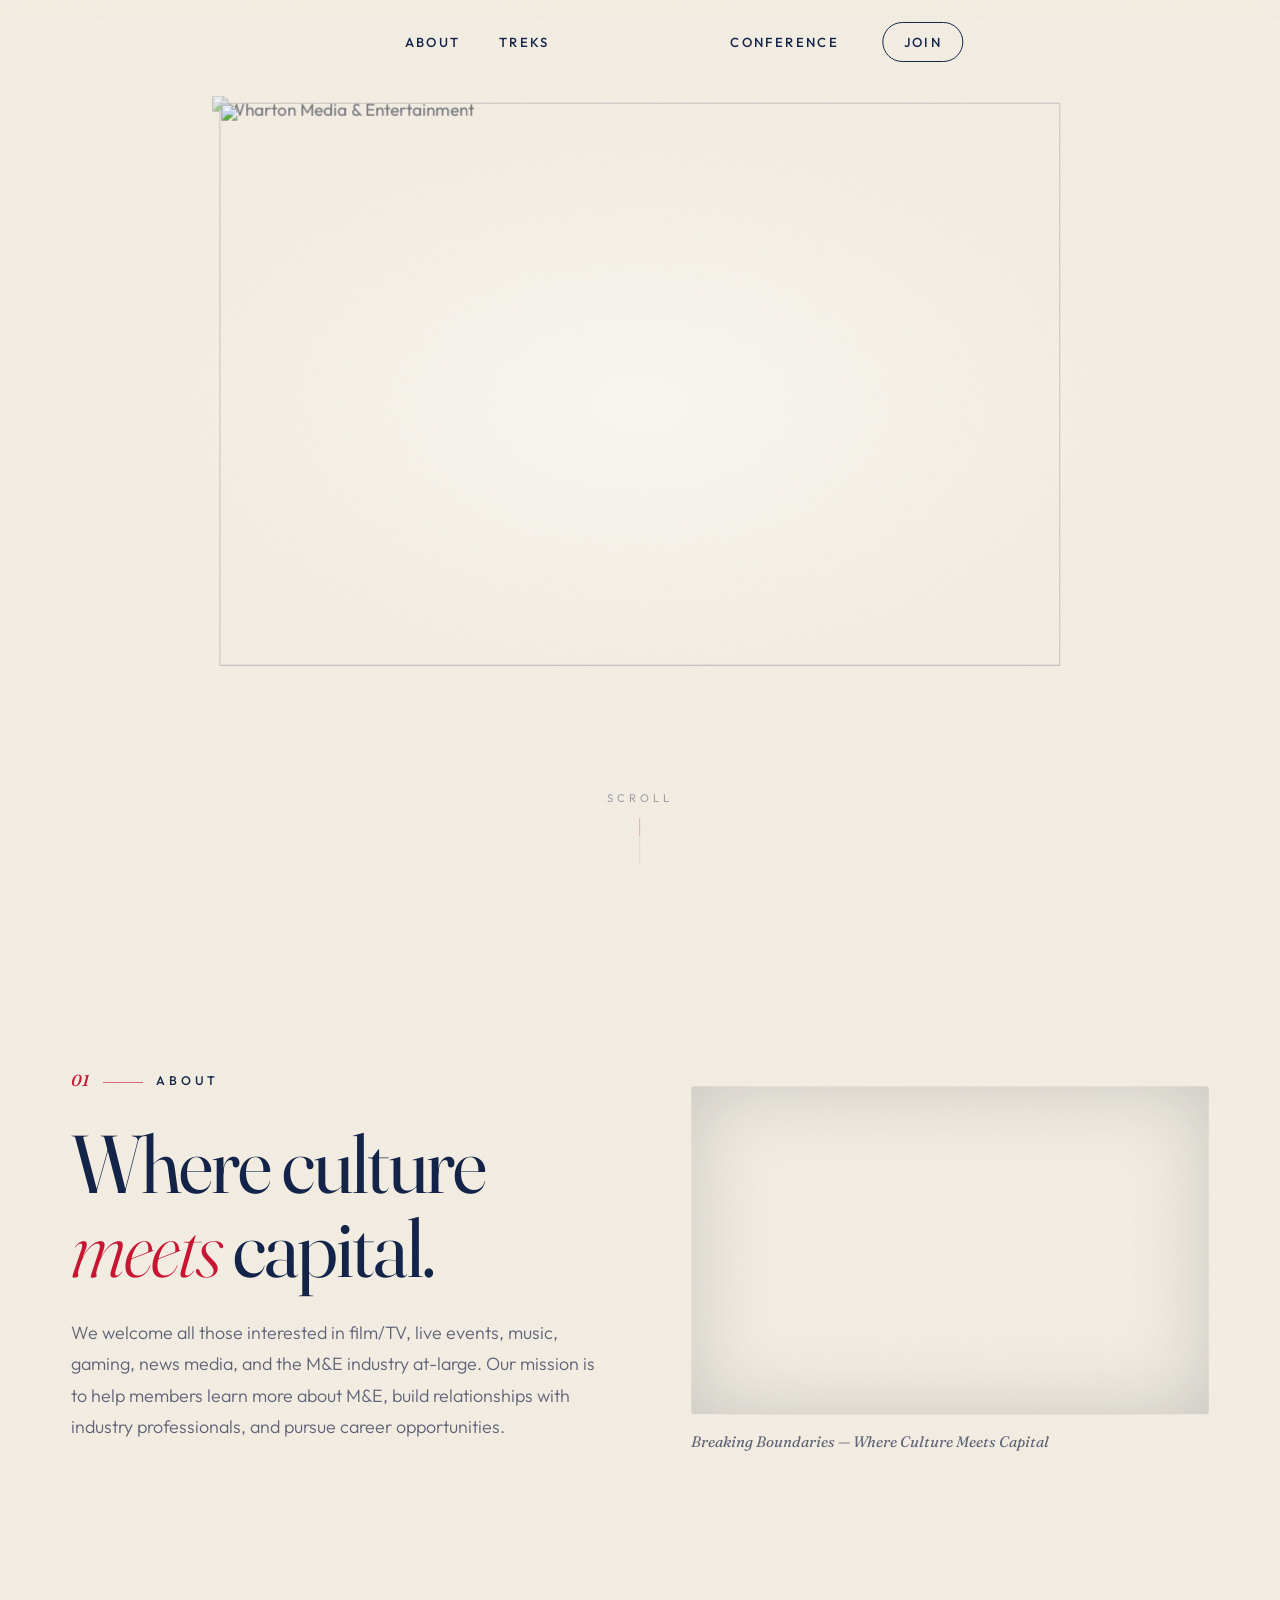
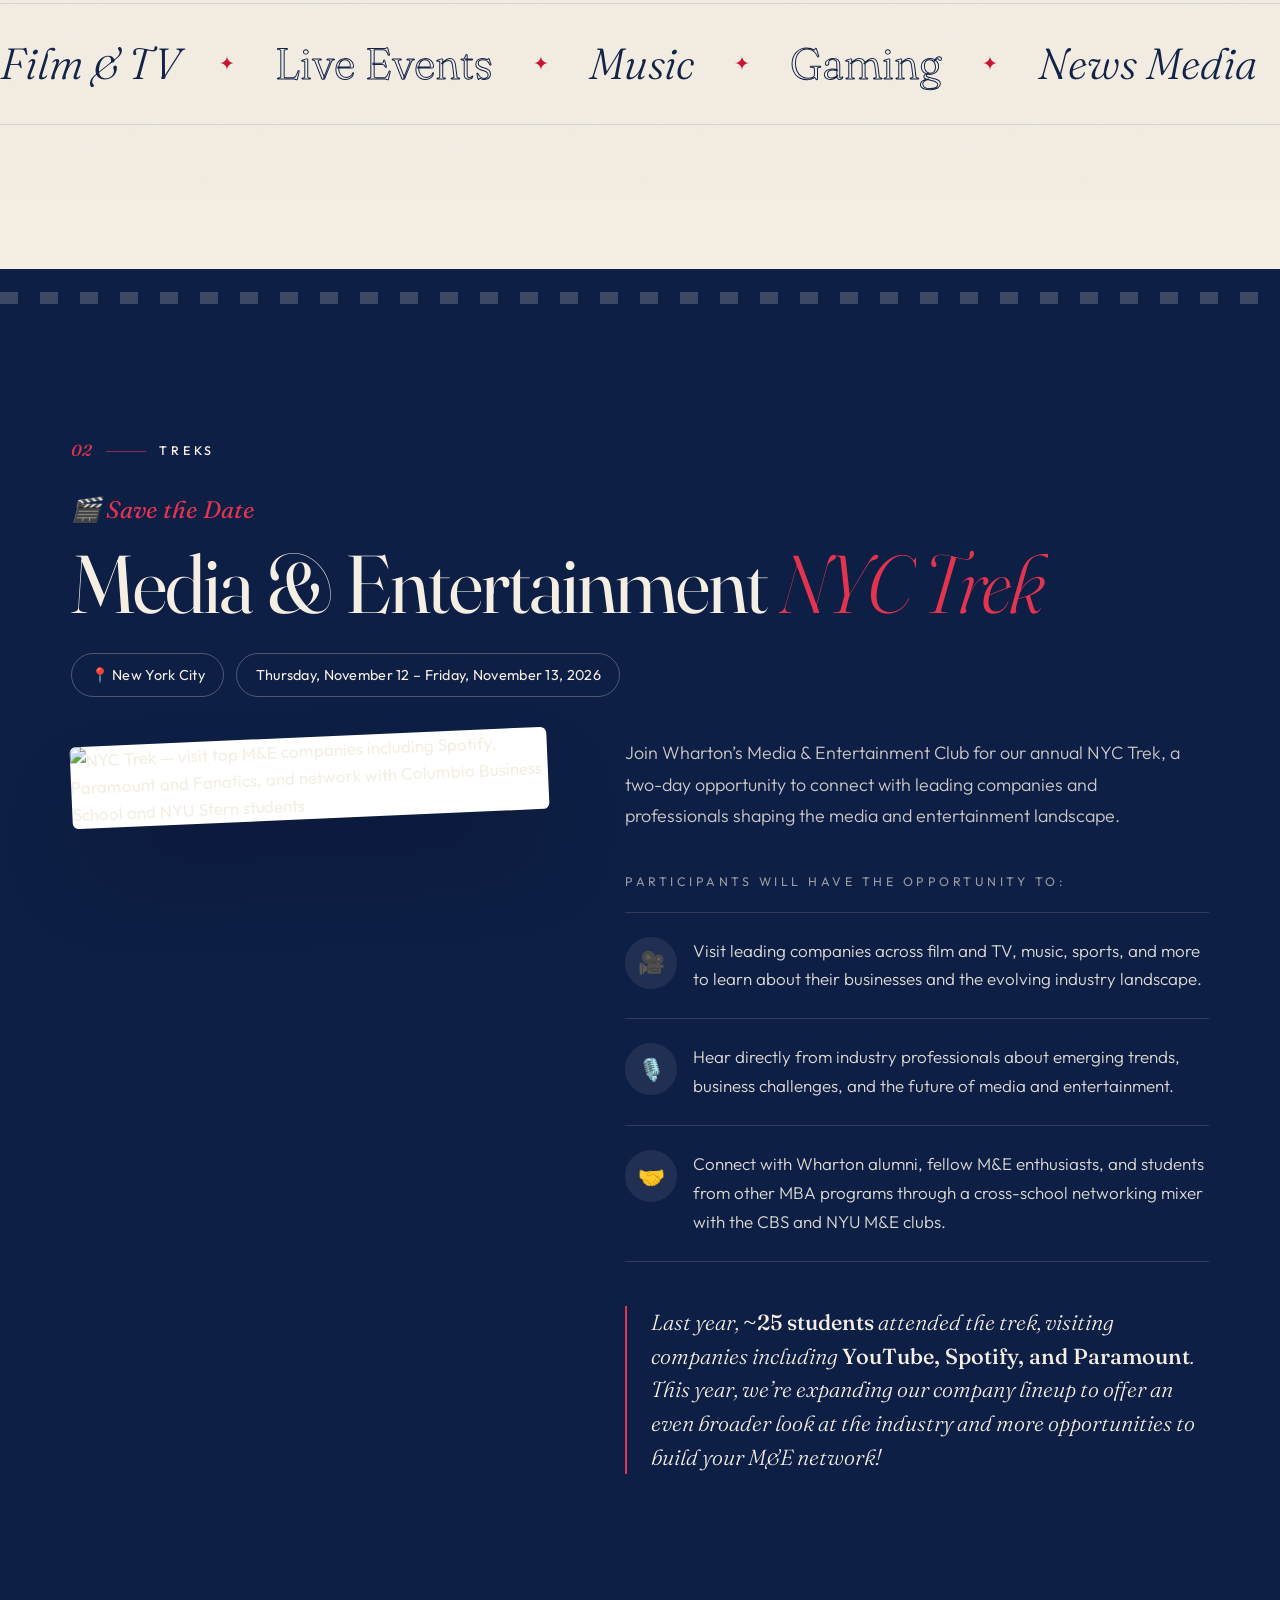
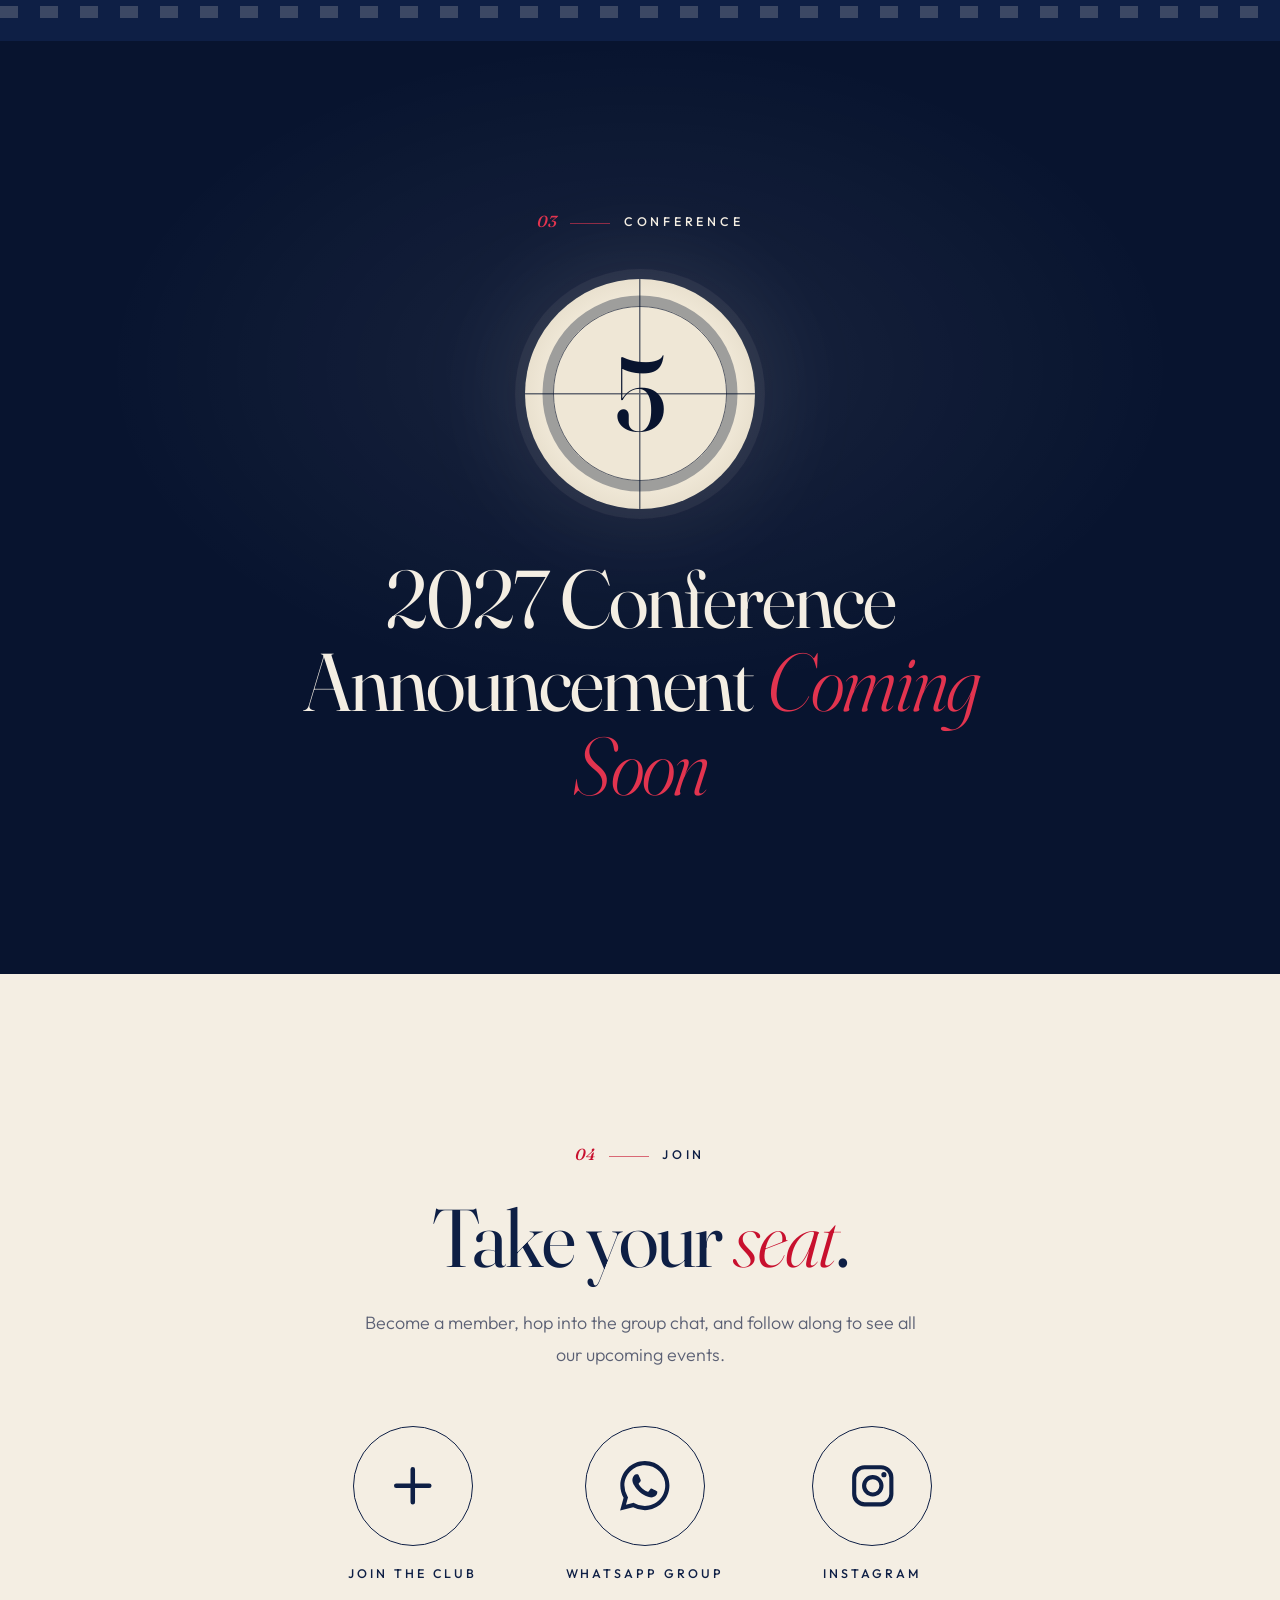
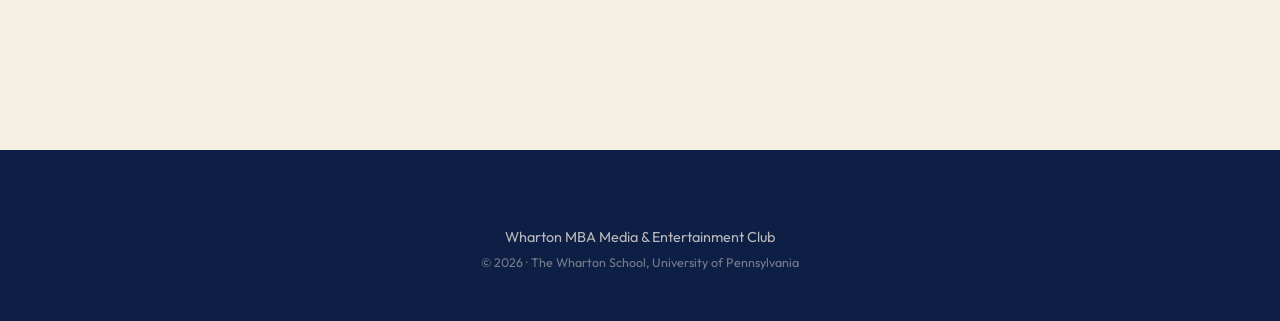
==== index.html @ 24a3a00b "Add files via upload" ====
<!DOCTYPE html>
<html lang="en">
<head>
  <meta charset="UTF-8" />
  <meta name="viewport" content="width=device-width, initial-scale=1.0" />
  <title>Wharton Media &amp; Entertainment Club</title>
  <meta name="description" content="The Wharton MBA Media & Entertainment Club — film/TV, live events, music, gaming, news media, and the M&E industry at-large." />
  <meta name="theme-color" content="#f4eee3" />
  <link rel="icon" type="image/png" href="images/logo-small.png" />

  <link rel="preconnect" href="https://fonts.googleapis.com" />
  <link rel="preconnect" href="https://fonts.gstatic.com" crossorigin />
  <link href="https://fonts.googleapis.com/css2?family=Fraunces:ital,opsz,wght@0,9..144,300..700;1,9..144,300..700&family=Outfit:wght@300..700&display=swap" rel="stylesheet" />

  <link rel="preload" as="image" href="images/homepage-logo.webp" />
  <link rel="stylesheet" href="styles.css" />
</head>
<body>
  <!-- Film grain overlay -->
  <div class="grain" aria-hidden="true"></div>

  <!-- Scroll progress (film strip along the top) -->
  <div class="progress" aria-hidden="true"><span class="progress__bar"></span></div>

  <!-- ============ HEADER ============ -->
  <header class="header" id="header">
    <div class="header__bg" aria-hidden="true"></div>
    <nav class="header__inner" aria-label="Primary">
      <ul class="nav nav--left">
        <li style="--i:0"><a href="#about" data-link="about">About</a></li>
        <li style="--i:1"><a href="#treks" data-link="treks">Treks</a></li>
      </ul>

      <!-- Empty slot: the animated logo docks here -->
      <span class="header__slot" id="logoSlot" aria-hidden="true"></span>

      <ul class="nav nav--right">
        <li style="--i:2"><a href="#conference" data-link="conference">Conference</a></li>
        <li style="--i:3"><a href="#join" data-link="join" class="nav__cta">Join</a></li>
      </ul>

      <button class="burger" id="burger" aria-label="Open menu" aria-expanded="false" aria-controls="mobileMenu">
        <span></span><span></span>
      </button>
    </nav>
  </header>

  <!-- The brand mark that morphs from the full-screen hero logo into the header logo -->
  <a href="#home" class="brand" id="brand" aria-label="Wharton Media &amp; Entertainment — back to top">
    <img class="brand__full" src="images/homepage-logo.webp" alt="Wharton Media &amp; Entertainment" />
    <img class="brand__small" src="images/logo-small.png" alt="" aria-hidden="true" />
  </a>

  <!-- Mobile menu -->
  <div class="menu" id="mobileMenu" aria-hidden="true">
    <ul>
      <li style="--i:0"><a href="#about" data-link="about"><em>01</em>About</a></li>
      <li style="--i:1"><a href="#treks" data-link="treks"><em>02</em>Treks</a></li>
      <li style="--i:2"><a href="#conference" data-link="conference"><em>03</em>Conference</a></li>
      <li style="--i:3"><a href="#join" data-link="join"><em>04</em>Join</a></li>
    </ul>
  </div>

  <main>
    <!-- ============ HOME / HERO ============ -->
    <section class="hero" id="home" aria-label="Home">
      <div class="hero__beam" aria-hidden="true"></div>
      <div class="hero__cue" aria-hidden="true">
        <span>Scroll</span>
        <i></i>
      </div>
    </section>

    <!-- ============ ABOUT ============ -->
    <section class="section about" id="about">
      <div class="container about__grid">
        <div class="about__text">
          <p class="eyebrow" data-reveal><span>01</span> About</p>
          <h2 class="display" data-split>Where culture <em>meets</em> capital.</h2>
          <p class="lead" data-reveal style="--d:.15s">
            We welcome all those interested in film/TV, live events, music, gaming, news media, and the M&amp;E industry at-large. Our mission is to help members learn more about M&amp;E, build relationships with industry professionals, and pursue career opportunities.
          </p>
        </div>

        <figure class="about__media" data-reveal="frame">
          <div class="frame">
            <img src="images/about.webp" alt="Wharton Media &amp; Entertainment Club members at the Breaking Boundaries conference" loading="lazy" data-parallax="0.08" />
          </div>
          <figcaption>Breaking Boundaries — Where Culture Meets Capital</figcaption>
        </figure>
      </div>

      <div class="marquee" aria-hidden="true">
        <div class="marquee__track">
          <span>Film &amp; TV</span><b>✦</b><span>Live Events</span><b>✦</b><span>Music</span><b>✦</b><span>Gaming</span><b>✦</b><span>News Media</span><b>✦</b><span>Sports</span><b>✦</b><span>Streaming</span><b>✦</b>
          <span>Film &amp; TV</span><b>✦</b><span>Live Events</span><b>✦</b><span>Music</span><b>✦</b><span>Gaming</span><b>✦</b><span>News Media</span><b>✦</b><span>Sports</span><b>✦</b><span>Streaming</span><b>✦</b>
        </div>
      </div>
    </section>

    <!-- ============ TREKS ============ -->
    <section class="section treks" id="treks">
      <div class="perf perf--top" aria-hidden="true"></div>
      <div class="container">
        <p class="eyebrow eyebrow--light" data-reveal><span>02</span> Treks</p>
        <p class="kicker" data-reveal>🎬 Save the Date</p>
        <h2 class="display display--light" data-split>Media &amp; Entertainment <em>NYC Trek</em></h2>

        <div class="trek__meta" data-reveal>
          <span class="chip">📍 New York City</span>
          <span class="chip">Thursday, November 12 – Friday, November 13, 2026</span>
        </div>

        <div class="countdown" id="countdown" data-reveal aria-live="polite">
          <div><strong data-cd="d">--</strong><span>Days</span></div>
          <div><strong data-cd="h">--</strong><span>Hours</span></div>
          <div><strong data-cd="m">--</strong><span>Minutes</span></div>
          <div><strong data-cd="s">--</strong><span>Seconds</span></div>
        </div>

        <div class="trek__grid">
          <figure class="trek__media" data-reveal="tilt">
            <img src="images/trek.png" alt="NYC Trek — visit top M&amp;E companies including Spotify, Paramount and Fanatics, and network with Columbia Business School and NYU Stern students" loading="lazy" />
          </figure>

          <div class="trek__body">
            <p class="lead lead--light" data-reveal>
              Join Wharton’s Media &amp; Entertainment Club for our annual NYC Trek, a two-day opportunity to connect with leading companies and professionals shaping the media and entertainment landscape.
            </p>

            <p class="trek__subhead" data-reveal>Participants will have the opportunity to:</p>
            <ul class="trek__list">
              <li data-reveal style="--d:.05s">
                <span class="trek__icon">🎥</span>
                <p>Visit leading companies across film and TV, music, sports, and more to learn about their businesses and the evolving industry landscape.</p>
              </li>
              <li data-reveal style="--d:.15s">
                <span class="trek__icon">🎙️</span>
                <p>Hear directly from industry professionals about emerging trends, business challenges, and the future of media and entertainment.</p>
              </li>
              <li data-reveal style="--d:.25s">
                <span class="trek__icon">🤝</span>
                <p>Connect with Wharton alumni, fellow M&amp;E enthusiasts, and students from other MBA programs through a cross-school networking mixer with the CBS and NYU M&amp;E clubs.</p>
              </li>
            </ul>

            <blockquote class="trek__callout" data-reveal>
              Last year, <strong>~25 students</strong> attended the trek, visiting companies including <strong>YouTube, Spotify, and Paramount</strong>. This year, we’re expanding our company lineup to offer an even broader look at the industry and more opportunities to build your M&amp;E network!
            </blockquote>
          </div>
        </div>
      </div>
      <div class="perf perf--bottom" aria-hidden="true"></div>
    </section>

    <!-- ============ CONFERENCE ============ -->
    <section class="section team" id="conference">
      <div class="container team__inner">
        <p class="eyebrow eyebrow--light" data-reveal><span>03</span> Conference</p>

        <div class="leader" aria-hidden="true" data-reveal>
          <div class="leader__sweep"></div>
          <div class="leader__cross"></div>
          <div class="leader__ring"></div>
          <span class="leader__num" id="leaderNum">5</span>
        </div>

        <h2 class="display display--light team__title" data-split>2027 Conference Announcement <em>Coming Soon</em></h2>
      </div>
    </section>

    <!-- ============ JOIN ============ -->
    <section class="section join" id="join">
      <div class="container join__inner">
        <p class="eyebrow" data-reveal><span>04</span> Join</p>
        <h2 class="display" data-split>Take your <em>seat</em>.</h2>
        <p class="lead" data-reveal>Become a member, hop into the group chat, and follow along to see all our upcoming events.</p>

        <ul class="join__links">
          <li data-reveal style="--d:.05s">
            <a href="https://groups.wharton.upenn.edu/mediaentertainment/club_signup" target="_blank" rel="noopener" class="icon-btn icon-btn--plus" aria-label="Join the club">
              <svg viewBox="0 0 24 24" aria-hidden="true"><path d="M12 4v16M4 12h16" fill="none" stroke="currentColor" stroke-width="2.2" stroke-linecap="round"/></svg>
            </a>
            <span>Join the Club</span>
          </li>
          <li data-reveal style="--d:.15s">
            <a href="https://chat.whatsapp.com/DBrievc0ztX1BZLFdQda2z" target="_blank" rel="noopener" class="icon-btn icon-btn--wa" aria-label="Join our WhatsApp group">
              <svg viewBox="0 0 24 24" aria-hidden="true"><path fill="currentColor" d="M17.47 14.38c-.3-.15-1.76-.87-2.03-.97-.27-.1-.47-.15-.67.15-.2.3-.77.97-.94 1.17-.17.2-.35.22-.64.07-.3-.15-1.26-.46-2.4-1.48-.88-.79-1.48-1.76-1.66-2.06-.17-.3-.02-.46.13-.6.13-.14.3-.35.45-.52.15-.17.2-.3.3-.5.1-.2.05-.37-.03-.52-.07-.15-.67-1.61-.92-2.2-.24-.58-.49-.5-.67-.51h-.57c-.2 0-.52.07-.79.37-.27.3-1.04 1.02-1.04 2.48 0 1.46 1.07 2.88 1.21 3.07.15.2 2.1 3.2 5.08 4.49.71.31 1.26.49 1.7.63.71.22 1.36.19 1.87.12.57-.09 1.76-.72 2-1.41.25-.7.25-1.29.17-1.41-.07-.13-.27-.2-.57-.35m-5.42 7.4h-.01a9.87 9.87 0 0 1-5.03-1.38l-.36-.21-3.74.98 1-3.65-.24-.37a9.86 9.86 0 0 1-1.51-5.26c0-5.45 4.44-9.88 9.89-9.88 2.64 0 5.12 1.03 6.99 2.9a9.82 9.82 0 0 1 2.89 6.99c0 5.45-4.43 9.88-9.88 9.88m8.41-18.3A11.82 11.82 0 0 0 12.05 0C5.5 0 .16 5.34.16 11.89c0 2.1.55 4.14 1.59 5.95L.06 24l6.3-1.65a11.88 11.88 0 0 0 5.68 1.45h.01c6.55 0 11.89-5.34 11.89-11.89 0-3.18-1.24-6.16-3.48-8.41"/></svg>
            </a>
            <span>WhatsApp Group</span>
          </li>
          <li data-reveal style="--d:.25s">
            <a href="https://www.instagram.com/whartonmbamec/" target="_blank" rel="noopener" class="icon-btn icon-btn--ig" aria-label="Follow us on Instagram">
              <svg viewBox="0 0 24 24" aria-hidden="true"><rect x="3" y="3" width="18" height="18" rx="5" fill="none" stroke="currentColor" stroke-width="2"/><circle cx="12" cy="12" r="4.2" fill="none" stroke="currentColor" stroke-width="2"/><circle cx="17.4" cy="6.6" r="1.25" fill="currentColor"/></svg>
            </a>
            <span>Instagram</span>
          </li>
        </ul>
      </div>
    </section>
  </main>

  <footer class="footer">
    <div class="container footer__inner">
      <img src="images/logo-small.png" alt="" class="footer__logo" loading="lazy" />
      <p>Wharton MBA Media &amp; Entertainment Club</p>
      <p class="footer__small">© <span id="year">2026</span> · The Wharton School, University of Pennsylvania</p>
    </div>
  </footer>

  <script src="script.js"></script>
</body>
</html>
---- styles.css ----
/* =========================================================
   Wharton Media & Entertainment Club
   ========================================================= */

@property --sweep {
  syntax: "<angle>";
  inherits: false;
  initial-value: 0deg;
}

:root {
  --navy: #0e1f45;
  --navy-deep: #08142f;
  --red: #c8102e;
  --red-soft: #e2344f;
  --cream: #f4eee3;
  --cream-2: #ebe3d4;
  --ink: #141a2e;
  --muted: #5b6074;

  --serif: "Fraunces", "Playfair Display", Georgia, "Times New Roman", serif;
  --sans: "Outfit", "Helvetica Neue", Arial, sans-serif;

  --ease: cubic-bezier(.16, 1, .3, 1);
  --ease-io: cubic-bezier(.65, 0, .35, 1);

  --header-h: 84px;
  --logo-w: 96px;
  --gutter: clamp(1.25rem, 4vw, 3.5rem);

  /* driven by JS: 0 = full-screen hero logo, 1 = docked in header */
  --p: 0;
}

*,
*::before,
*::after { box-sizing: border-box; }

html {
  -webkit-text-size-adjust: 100%;
  text-size-adjust: 100%;
}

body {
  margin: 0;
  background: var(--cream);
  color: var(--ink);
  font-family: var(--sans);
  font-size: 17px;
  line-height: 1.6;
  -webkit-font-smoothing: antialiased;
  -moz-osx-font-smoothing: grayscale;
  overflow-x: hidden;
}

img { display: block; max-width: 100%; }
a { color: inherit; text-decoration: none; }
ul { list-style: none; margin: 0; padding: 0; }

::selection { background: var(--red); color: var(--cream); }

.container {
  width: 100%;
  max-width: 1240px;
  margin: 0 auto;
  padding: 0 var(--gutter);
}

/* ---------- Film grain ---------- */
.grain {
  position: fixed;
  inset: -100%;
  z-index: 200;
  pointer-events: none;
  opacity: .07;
  background-image: url("data:image/svg+xml;utf8,<svg xmlns='http://www.w3.org/2000/svg' width='220' height='220'><filter id='n'><feTurbulence type='fractalNoise' baseFrequency='.85' numOctaves='3' stitchTiles='stitch'/></filter><rect width='100%' height='100%' filter='url(%23n)'/></svg>");
  animation: grain 1.2s steps(6) infinite;
}

@keyframes grain {
  0%   { transform: translate(0, 0); }
  20%  { transform: translate(-3%, 2%); }
  40%  { transform: translate(2%, -4%); }
  60%  { transform: translate(-4%, -1%); }
  80%  { transform: translate(3%, 3%); }
  100% { transform: translate(0, 0); }
}

/* ---------- Scroll progress ---------- */
.progress {
  position: fixed;
  top: 0; left: 0; right: 0;
  height: 3px;
  z-index: 120;
  pointer-events: none;
}
.progress__bar {
  display: block;
  height: 100%;
  background: var(--red);
  transform-origin: 0 50%;
  transform: scaleX(var(--progress, 0));
}

/* =========================================================
   Header
   ========================================================= */
.header {
  position: fixed;
  top: 0; left: 0; right: 0;
  height: var(--header-h);
  z-index: 100;
  pointer-events: none;
}
.header.is-docked { pointer-events: auto; }

.header__bg {
  position: absolute;
  inset: 0;
  background: rgba(244, 238, 227, .94);
  -webkit-backdrop-filter: blur(14px) saturate(140%);
  backdrop-filter: blur(14px) saturate(140%);
  border-bottom: 1px solid rgba(14, 31, 69, .08);
  opacity: var(--p);
  transform: translateY(calc((var(--p) - 1) * 100%));
}

.header__inner {
  position: relative;
  height: 100%;
  max-width: 1240px;
  margin: 0 auto;
  padding: 0 var(--gutter);
  display: grid;
  grid-template-columns: 1fr auto 1fr;
  align-items: center;
  gap: clamp(1.5rem, 4vw, 4rem);
}

.header__slot {
  grid-column: 2;
  display: block;
  width: var(--logo-w);
  aspect-ratio: 1257 / 842;
}

.nav {
  display: flex;
  align-items: center;
  gap: clamp(1.25rem, 3vw, 2.75rem);
}
.nav--left  { justify-content: flex-end; }
.nav--right { justify-content: flex-start; }

.nav li {
  /* each item fades/slides out of the logo as it docks, slightly staggered */
  opacity: clamp(0, calc((var(--p) - .45 - var(--i) * .06) * 4), 1);
}
.nav--left li  { transform: translateX(calc((1 - var(--p)) * 60px)); }
.nav--right li { transform: translateX(calc((1 - var(--p)) * -60px)); }

.nav a {
  position: relative;
  display: inline-block;
  padding: .35rem 0;
  font-size: .82rem;
  font-weight: 500;
  letter-spacing: .18em;
  text-transform: uppercase;
  color: var(--navy);
  transition: color .4s var(--ease);
}
.nav a::after {
  content: "";
  position: absolute;
  left: 0; right: 0; bottom: 0;
  height: 1.5px;
  background: var(--red);
  transform: scaleX(0);
  transform-origin: right center;
  transition: transform .6s var(--ease);
}
.nav a:hover,
.nav a.is-active { color: var(--red); }
.nav a:hover::after,
.nav a.is-active::after {
  transform: scaleX(1);
  transform-origin: left center;
}

.nav a.nav__cta {
  padding: .55rem 1.25rem;
  border: 1.5px solid var(--navy);
  border-radius: 999px;
  transition: background .4s var(--ease), color .4s var(--ease), border-color .4s var(--ease);
}
.nav a.nav__cta::after { display: none; }
.nav a.nav__cta:hover,
.nav a.nav__cta.is-active {
  background: var(--red);
  border-color: var(--red);
  color: var(--cream);
}

/* Burger (mobile only) */
.burger {
  display: none;
  grid-column: 3;
  justify-self: end;
  width: 44px; height: 44px;
  border: 0;
  background: none;
  padding: 0;
  cursor: pointer;
  position: relative;
  opacity: clamp(0, calc((var(--p) - .5) * 3), 1);
}
.burger span {
  position: absolute;
  left: 10px; right: 10px;
  height: 2px;
  background: var(--navy);
  border-radius: 2px;
  transition: transform .5s var(--ease), top .5s var(--ease), background .4s;
}
.burger span:nth-child(1) { top: 17px; }
.burger span:nth-child(2) { top: 25px; }
body.menu-open .burger span { background: var(--cream); }
body.menu-open .burger span:nth-child(1) { top: 21px; transform: rotate(45deg); }
body.menu-open .burger span:nth-child(2) { top: 21px; transform: rotate(-45deg); }

/* =========================================================
   Brand — the morphing logo
   ========================================================= */
.brand {
  position: fixed;
  top: 0; left: 0;
  z-index: 110;
  display: block;
  /* width, height & transform are set by script.js */
  will-change: transform, width;
  -webkit-tap-highlight-color: transparent;
}
.brand img {
  position: absolute;
  user-select: none;
  -webkit-user-drag: none;
}
/* full logo positioned so its graphic aligns exactly with the box */
.brand__full {
  left: -.796%;
  top: -1.19%;
  width: 101.59%;
  max-width: none;
  height: auto;
}
.brand__small {
  inset: 0;
  width: 100%;
  height: 100%;
  opacity: 0;
}
.header.is-docked ~ .brand:hover .brand__small {
  transform: rotate(-3deg) scale(1.04);
}
.brand__small { transition: transform .6s var(--ease); }

/* =========================================================
   Hero
   ========================================================= */
.hero {
  position: relative;
  height: 100vh;
  height: 100svh;
  min-height: 520px;
  overflow: hidden;
}

.hero__beam {
  position: absolute;
  inset: 0;
  /* soft projector glow behind the logo */
  background: radial-gradient(ellipse 55% 45% at 50% 45%, rgba(255, 255, 255, .7), transparent 70%);
  opacity: calc(1 - var(--p));
  pointer-events: none;
}

.hero__cue {
  position: absolute;
  left: 50%;
  bottom: clamp(1.25rem, 4vh, 2.5rem);
  transform: translateX(-50%);
  display: flex;
  flex-direction: column;
  align-items: center;
  gap: .6rem;
  color: var(--navy);
  font-size: .7rem;
  letter-spacing: .35em;
  text-transform: uppercase;
  opacity: calc(1 - var(--p) * 3);
  animation: fadeIn 1.4s 1s var(--ease) both;
}
.hero__cue i {
  position: relative;
  width: 1px;
  height: 46px;
  background: rgba(14, 31, 69, .2);
  overflow: hidden;
}
.hero__cue i::after {
  content: "";
  position: absolute;
  left: 0; top: 0;
  width: 100%; height: 40%;
  background: var(--red);
  animation: drip 1.8s var(--ease-io) infinite;
}

@keyframes drip {
  0%   { transform: translateY(-100%); }
  100% { transform: translateY(260%); }
}
@keyframes fadeIn { from { opacity: 0; } }

/* =========================================================
   Sections — shared
   ========================================================= */
.section {
  position: relative;
  padding: clamp(6rem, 13vw, 10.5rem) 0;
  scroll-margin-top: calc(var(--header-h) - 1px);
}

.eyebrow {
  display: inline-flex;
  align-items: center;
  gap: .85rem;
  margin: 0 0 1.75rem;
  font-size: .78rem;
  font-weight: 500;
  letter-spacing: .3em;
  text-transform: uppercase;
  color: var(--navy);
}
.eyebrow span {
  font-family: var(--serif);
  font-style: italic;
  font-size: 1rem;
  letter-spacing: 0;
  color: var(--red);
}
.eyebrow span::after {
  content: "";
  display: inline-block;
  width: 2.5rem;
  height: 1px;
  margin-left: .85rem;
  vertical-align: middle;
  background: currentColor;
  opacity: .6;
}
.eyebrow--light { color: var(--cream); }
.eyebrow--light span { color: var(--red-soft); }

.display {
  margin: 0 0 1.75rem;
  font-family: var(--serif);
  font-weight: 380;
  font-size: clamp(2.6rem, 6.4vw, 5.6rem);
  line-height: 1.02;
  letter-spacing: -.025em;
  color: var(--navy);
  font-variation-settings: "opsz" 144;
}
.display em {
  font-style: italic;
  font-weight: 300;
  color: var(--red);
}
.display--light { color: var(--cream); }
.display--light em { color: var(--red-soft); }

.lead {
  max-width: 36rem;
  margin: 0 0 2rem;
  font-size: clamp(1.05rem, 1.4vw, 1.2rem);
  font-weight: 300;
  line-height: 1.75;
  color: var(--muted);
}
.lead--light { color: rgba(244, 238, 227, .82); }

.btn {
  display: inline-flex;
  align-items: center;
  gap: .75rem;
  padding: 1rem 1.75rem;
  border-radius: 999px;
  background: var(--navy);
  color: var(--cream);
  font-size: .82rem;
  font-weight: 500;
  letter-spacing: .16em;
  text-transform: uppercase;
  transition: background .5s var(--ease), transform .5s var(--ease);
}
.btn span { transition: transform .5s var(--ease); }
.btn:hover { background: var(--red); transform: translateY(-2px); }
.btn:hover span { transform: translateX(5px); }

/* =========================================================
   Reveal animations
   ========================================================= */
[data-reveal] {
  opacity: 0;
  transform: translateY(42px);
  transition:
    opacity 1.1s var(--ease) var(--d, 0s),
    transform 1.3s var(--ease) var(--d, 0s);
}
[data-reveal].is-in {
  opacity: 1;
  transform: none;
}

[data-reveal="frame"] {
  opacity: 1;
  transform: none;
}
[data-reveal="frame"] .frame {
  clip-path: inset(100% 0 0 0);
  transition: clip-path 1.6s var(--ease-io);
}
[data-reveal="frame"] .frame img {
  transform: scale(1.25);
  transition: transform 2s var(--ease);
}
[data-reveal="frame"] figcaption {
  opacity: 0;
  transition: opacity 1s .9s var(--ease);
}
[data-reveal="frame"].is-in .frame { clip-path: inset(0 0 0 0); }
[data-reveal="frame"].is-in .frame img { transform: scale(1.08) translateY(var(--py, 0px)); }
[data-reveal="frame"].is-in figcaption { opacity: 1; }

[data-reveal="tilt"] {
  transform: translateY(80px) rotate(-9deg);
}
[data-reveal="tilt"].is-in {
  transform: rotate(-2.5deg);
}

/* split headings: word-by-word rise */
.w {
  display: inline-block;
  overflow: hidden;
  vertical-align: top;
  padding: 0 .06em .14em 0;
  margin: 0 -.06em -.14em 0;
}
.w > span {
  display: inline-block;
  transform: translateY(115%) rotate(4deg);
  transform-origin: 0 100%;
  transition: transform 1.2s var(--ease);
  transition-delay: calc(var(--w) * 70ms);
}
[data-split].is-in .w > span { transform: none; }

/* =========================================================
   About
   ========================================================= */
.about { padding-bottom: 0; }

.about__grid {
  display: grid;
  grid-template-columns: 1.05fr 1fr;
  align-items: center;
  gap: clamp(2.5rem, 6vw, 6rem);
}

.about__media { margin: 0; }
.frame {
  position: relative;
  overflow: hidden;
  border-radius: 4px;
  aspect-ratio: 885 / 561;
  box-shadow: 0 40px 80px -40px rgba(14, 31, 69, .45);
}
.frame::after {
  /* subtle vignette */
  content: "";
  position: absolute;
  inset: 0;
  box-shadow: inset 0 0 80px rgba(8, 20, 47, .18);
  pointer-events: none;
}
.frame img {
  width: 100%;
  height: 100%;
  object-fit: cover;
}
.about__media figcaption {
  margin-top: 1rem;
  font-family: var(--serif);
  font-style: italic;
  font-size: .95rem;
  color: var(--muted);
}

/* marquee */
.marquee {
  margin-top: clamp(5rem, 10vw, 8rem);
  padding: 1.6rem 0;
  border-top: 1px solid rgba(14, 31, 69, .12);
  border-bottom: 1px solid rgba(14, 31, 69, .12);
  overflow: hidden;
  white-space: nowrap;
}
.marquee__track {
  display: inline-flex;
  align-items: center;
  gap: 2.5rem;
  animation: marquee 38s linear infinite;
  will-change: transform;
}
.marquee span {
  font-family: var(--serif);
  font-size: clamp(1.6rem, 3.4vw, 2.8rem);
  font-weight: 300;
  font-style: italic;
  color: var(--navy);
}
.marquee span:nth-of-type(even) {
  font-style: normal;
  color: transparent;
  -webkit-text-stroke: 1px var(--navy);
}
.marquee b {
  font-weight: 400;
  color: var(--red);
  font-size: 1.2rem;
}
@keyframes marquee {
  to { transform: translateX(calc(-50% - 1.25rem)); }
}

/* =========================================================
   Treks
   ========================================================= */
.treks {
  background: var(--navy);
  color: var(--cream);
  margin-top: clamp(6rem, 12vw, 9rem);
  overflow: hidden;
}

.perf {
  position: absolute;
  left: 0; right: 0;
  height: 30px;
  background-image: linear-gradient(90deg, rgba(244, 238, 227, .9) 0 18px, transparent 18px 40px);
  background-size: 40px 12px;
  background-repeat: repeat-x;
  background-position: var(--perf-x, 0px) center;
  opacity: .22;
}
.perf--top { top: 14px; }
.perf--bottom { bottom: 14px; background-position: calc(var(--perf-x, 0px) * -1) center; }

.kicker {
  margin: 0 0 .75rem;
  font-family: var(--serif);
  font-style: italic;
  font-size: clamp(1.15rem, 2vw, 1.5rem);
  color: var(--red-soft);
}

.trek__meta {
  display: flex;
  flex-wrap: wrap;
  gap: .75rem;
  margin-bottom: 2.5rem;
}
.chip {
  padding: .6rem 1.15rem;
  border: 1px solid rgba(244, 238, 227, .28);
  border-radius: 999px;
  font-size: .9rem;
  letter-spacing: .02em;
}

.countdown {
  display: grid;
  grid-template-columns: repeat(4, minmax(0, 1fr));
  max-width: 560px;
  margin-bottom: clamp(3.5rem, 7vw, 5.5rem);
  border-top: 1px solid rgba(244, 238, 227, .18);
  border-bottom: 1px solid rgba(244, 238, 227, .18);
}
.countdown > div {
  padding: 1.1rem 0 1rem;
  text-align: center;
  border-left: 1px solid rgba(244, 238, 227, .18);
}
.countdown > div:first-child { border-left: 0; }
.countdown strong {
  display: block;
  font-family: var(--serif);
  font-weight: 300;
  font-size: clamp(2rem, 4.5vw, 3.2rem);
  line-height: 1;
  font-variant-numeric: tabular-nums;
}
.countdown span {
  display: block;
  margin-top: .45rem;
  font-size: .68rem;
  letter-spacing: .28em;
  text-transform: uppercase;
  opacity: .6;
}
.countdown.is-live { display: block; padding: 1.25rem 0; text-align: center; font-family: var(--serif); font-style: italic; font-size: 1.5rem; }

.trek__grid {
  display: grid;
  grid-template-columns: .9fr 1.1fr;
  gap: clamp(2.5rem, 6vw, 6rem);
  align-items: start;
}

.trek__media {
  margin: 0;
  position: sticky;
  top: calc(var(--header-h) + 2rem);
}
.trek__media img {
  width: 100%;
  border-radius: 6px;
  background: #fff;
  box-shadow: 0 50px 90px -30px rgba(0, 0, 0, .6);
  transition: transform .9s var(--ease);
}
.trek__media:hover img { transform: rotate(2.5deg) scale(1.02); }

.trek__subhead {
  margin: 2.5rem 0 1.25rem;
  font-size: .78rem;
  letter-spacing: .28em;
  text-transform: uppercase;
  color: rgba(244, 238, 227, .6);
}

.trek__list li {
  display: grid;
  grid-template-columns: 3.25rem 1fr;
  gap: 1rem;
  padding: 1.5rem 0;
  border-top: 1px solid rgba(244, 238, 227, .14);
}
.trek__list li:last-child { border-bottom: 1px solid rgba(244, 238, 227, .14); }
.trek__list p {
  margin: 0;
  font-weight: 300;
  line-height: 1.7;
  color: rgba(244, 238, 227, .9);
}
.trek__icon {
  display: grid;
  place-items: center;
  width: 3.25rem; height: 3.25rem;
  border-radius: 50%;
  background: rgba(244, 238, 227, .08);
  font-size: 1.35rem;
}

.trek__callout {
  margin: 2.75rem 0 0;
  padding: 0 0 0 1.5rem;
  border-left: 2px solid var(--red-soft);
  font-family: var(--serif);
  font-style: italic;
  font-weight: 300;
  font-size: clamp(1.15rem, 1.7vw, 1.4rem);
  line-height: 1.55;
  color: var(--cream);
}
.trek__callout strong { font-weight: 500; font-style: normal; }

/* =========================================================
   Events
   ========================================================= */
.events__inner { text-align: center; }
.events .lead { margin-left: auto; margin-right: auto; }
.events .display { max-width: 14ch; margin-left: auto; margin-right: auto; }

/* =========================================================
   Team
   ========================================================= */
.team {
  background:
    radial-gradient(ellipse 60% 50% at 50% 35%, rgba(255, 255, 255, .07), transparent 70%),
    var(--navy-deep);
  color: var(--cream);
  overflow: hidden;
}
.team__inner { text-align: center; }
.team__title { max-width: 16ch; margin: 3rem auto 0; }

/* old-school film leader countdown */
.leader {
  position: relative;
  width: min(230px, 56vw);
  aspect-ratio: 1;
  margin: 1rem auto 0;
  border-radius: 50%;
  background: radial-gradient(circle, #efe7d6 0 60%, #d9cfba 100%);
  color: var(--navy-deep);
  overflow: hidden;
  box-shadow: 0 0 0 10px rgba(244, 238, 227, .06), 0 0 120px rgba(244, 238, 227, .12);
}
.leader__sweep {
  position: absolute;
  inset: 0;
  background: conic-gradient(rgba(8, 20, 47, .4) var(--sweep), transparent 0);
  animation: sweep 1s linear infinite;
}
.leader__cross {
  position: absolute;
  inset: 0;
  background:
    linear-gradient(var(--navy-deep), var(--navy-deep)) center / 100% 1.5px no-repeat,
    linear-gradient(var(--navy-deep), var(--navy-deep)) center / 1.5px 100% no-repeat;
  opacity: .6;
}
.leader__ring {
  position: absolute;
  inset: 12%;
  border-radius: 50%;
  border: 1.5px solid rgba(8, 20, 47, .65);
  box-shadow: 0 0 0 9px transparent, 0 0 0 10.5px rgba(8, 20, 47, .35);
}
.leader__num {
  position: absolute;
  inset: 0;
  display: grid;
  place-items: center;
  font-family: var(--serif);
  font-weight: 500;
  font-size: clamp(4rem, 12vw, 6.5rem);
  line-height: 1;
}
@keyframes sweep {
  to { --sweep: 360deg; }
}

/* =========================================================
   Join
   ========================================================= */
.join__inner { text-align: center; }
.join .lead { margin-left: auto; margin-right: auto; }

.join__links {
  display: flex;
  justify-content: center;
  flex-wrap: wrap;
  gap: clamp(2rem, 7vw, 5.5rem);
  margin-top: 3.5rem;
}
.join__links li {
  display: flex;
  flex-direction: column;
  align-items: center;
  gap: 1.1rem;
}
.join__links li > span {
  font-size: .78rem;
  font-weight: 500;
  letter-spacing: .24em;
  text-transform: uppercase;
  color: var(--navy);
}

.icon-btn {
  position: relative;
  display: grid;
  place-items: center;
  width: clamp(92px, 12vw, 120px);
  aspect-ratio: 1;
  border-radius: 50%;
  border: 1.5px solid var(--navy);
  color: var(--navy);
  overflow: hidden;
  isolation: isolate;
  transition: color .5s var(--ease), border-color .5s var(--ease), transform .6s var(--ease);
}
.icon-btn::before {
  content: "";
  position: absolute;
  inset: 0;
  z-index: -1;
  border-radius: 50%;
  background: var(--red);
  transform: scale(0);
  transition: transform .6s var(--ease);
}
.icon-btn svg {
  width: 42%;
  height: 42%;
  transition: transform .6s var(--ease);
}
.icon-btn:hover,
.icon-btn:focus-visible {
  color: var(--cream);
  border-color: var(--red);
  transform: translateY(-6px);
}
.icon-btn:hover::before,
.icon-btn:focus-visible::before { transform: scale(1); }
.icon-btn--plus:hover svg { transform: rotate(90deg); }
.icon-btn--wa:hover svg,
.icon-btn--ig:hover svg { transform: scale(1.1) rotate(-6deg); }
.icon-btn--wa::before { background: #1faa59; }
.icon-btn--wa:hover { border-color: #1faa59; }
.icon-btn--ig::before { background: radial-gradient(circle at 30% 107%, #fdf497 0%, #fd5949 45%, #d6249f 60%, #285aeb 90%); }
.icon-btn--ig:hover { border-color: #d6249f; }

:focus-visible {
  outline: 2px solid var(--red);
  outline-offset: 4px;
}

/* =========================================================
   Footer
   ========================================================= */
.footer {
  padding: 3.5rem 0 3rem;
  background: var(--navy);
  color: rgba(244, 238, 227, .75);
  text-align: center;
  font-size: .9rem;
}
.footer__inner {
  display: flex;
  flex-direction: column;
  align-items: center;
  gap: .25rem;
}
.footer__logo {
  width: 70px;
  margin-bottom: 1rem;
  filter: brightness(0) invert(.94) sepia(.15);
  opacity: .9;
}
.footer p { margin: 0; }
.footer__small { font-size: .78rem; opacity: .6; }

/* =========================================================
   Mobile menu
   ========================================================= */
.menu {
  position: fixed;
  inset: 0;
  z-index: 95;
  display: grid;
  place-items: center;
  background: var(--navy);
  clip-path: circle(0% at calc(100% - 44px) 42px);
  transition: clip-path .9s var(--ease-io);
  visibility: hidden;
}
body.menu-open .menu {
  clip-path: circle(150% at calc(100% - 44px) 42px);
  visibility: visible;
}
.menu ul { text-align: center; }
.menu li {
  opacity: 0;
  transform: translateY(30px);
  transition: opacity .6s var(--ease), transform .8s var(--ease);
}
body.menu-open .menu li {
  opacity: 1;
  transform: none;
  transition-delay: calc(.25s + var(--i) * .07s);
}
.menu a {
  display: inline-flex;
  align-items: baseline;
  gap: .75rem;
  padding: .5rem 0;
  font-family: var(--serif);
  font-size: clamp(2.2rem, 10vw, 3.4rem);
  font-weight: 300;
  line-height: 1.15;
  color: var(--cream);
}
.menu a em {
  font-size: .85rem;
  font-family: var(--sans);
  font-style: normal;
  letter-spacing: .1em;
  color: var(--red-soft);
}
.menu a:hover { font-style: italic; }

/* when the menu is open, the docked logo should read on navy */
body.menu-open .brand .brand__small { filter: brightness(0) invert(.94); }
body.menu-open .header__bg { opacity: 0; }

/* =========================================================
   Responsive
   ========================================================= */
@media (max-width: 900px) {
  :root { --header-h: 72px; --logo-w: 78px; }

  .nav { display: none; }
  .burger { display: block; }

  .about__grid,
  .trek__grid { grid-template-columns: 1fr; }

  .trek__media {
    position: relative;
    top: 0;
    max-width: 460px;
  }
}

@media (max-width: 520px) {
  body { font-size: 16px; }
  .countdown span { letter-spacing: .16em; font-size: .6rem; }
  .trek__list li { grid-template-columns: 2.75rem 1fr; }
  .trek__icon { width: 2.75rem; height: 2.75rem; font-size: 1.15rem; }
  .join__links { gap: 1rem; flex-wrap: nowrap; }
  .join__links li > span { font-size: .64rem; letter-spacing: .12em; white-space: nowrap; }
  .icon-btn { width: 84px; }
}

@media (prefers-reduced-motion: reduce) {
  *, *::before, *::after {
    animation-duration: .001ms !important;
    animation-iteration-count: 1 !important;
    transition-duration: .001ms !important;
    transition-delay: 0s !important;
  }
  .grain { display: none; }
}
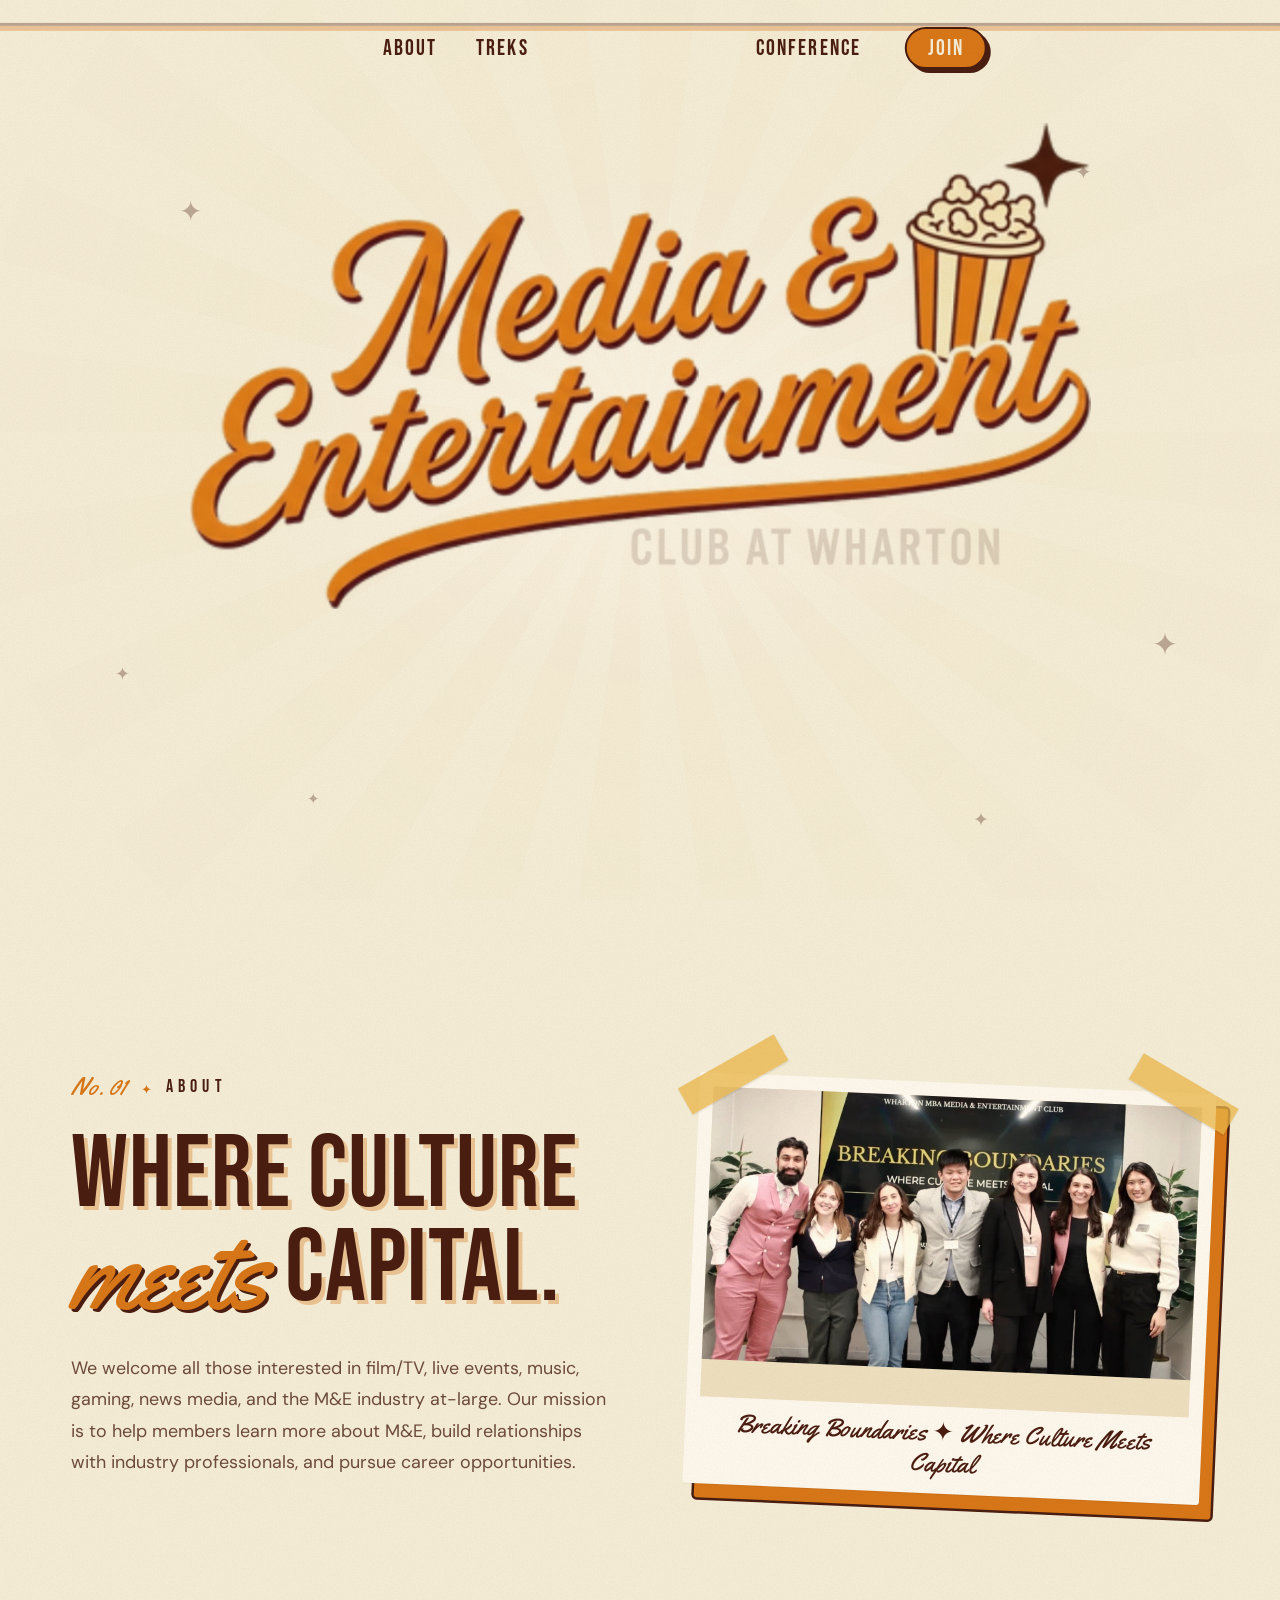
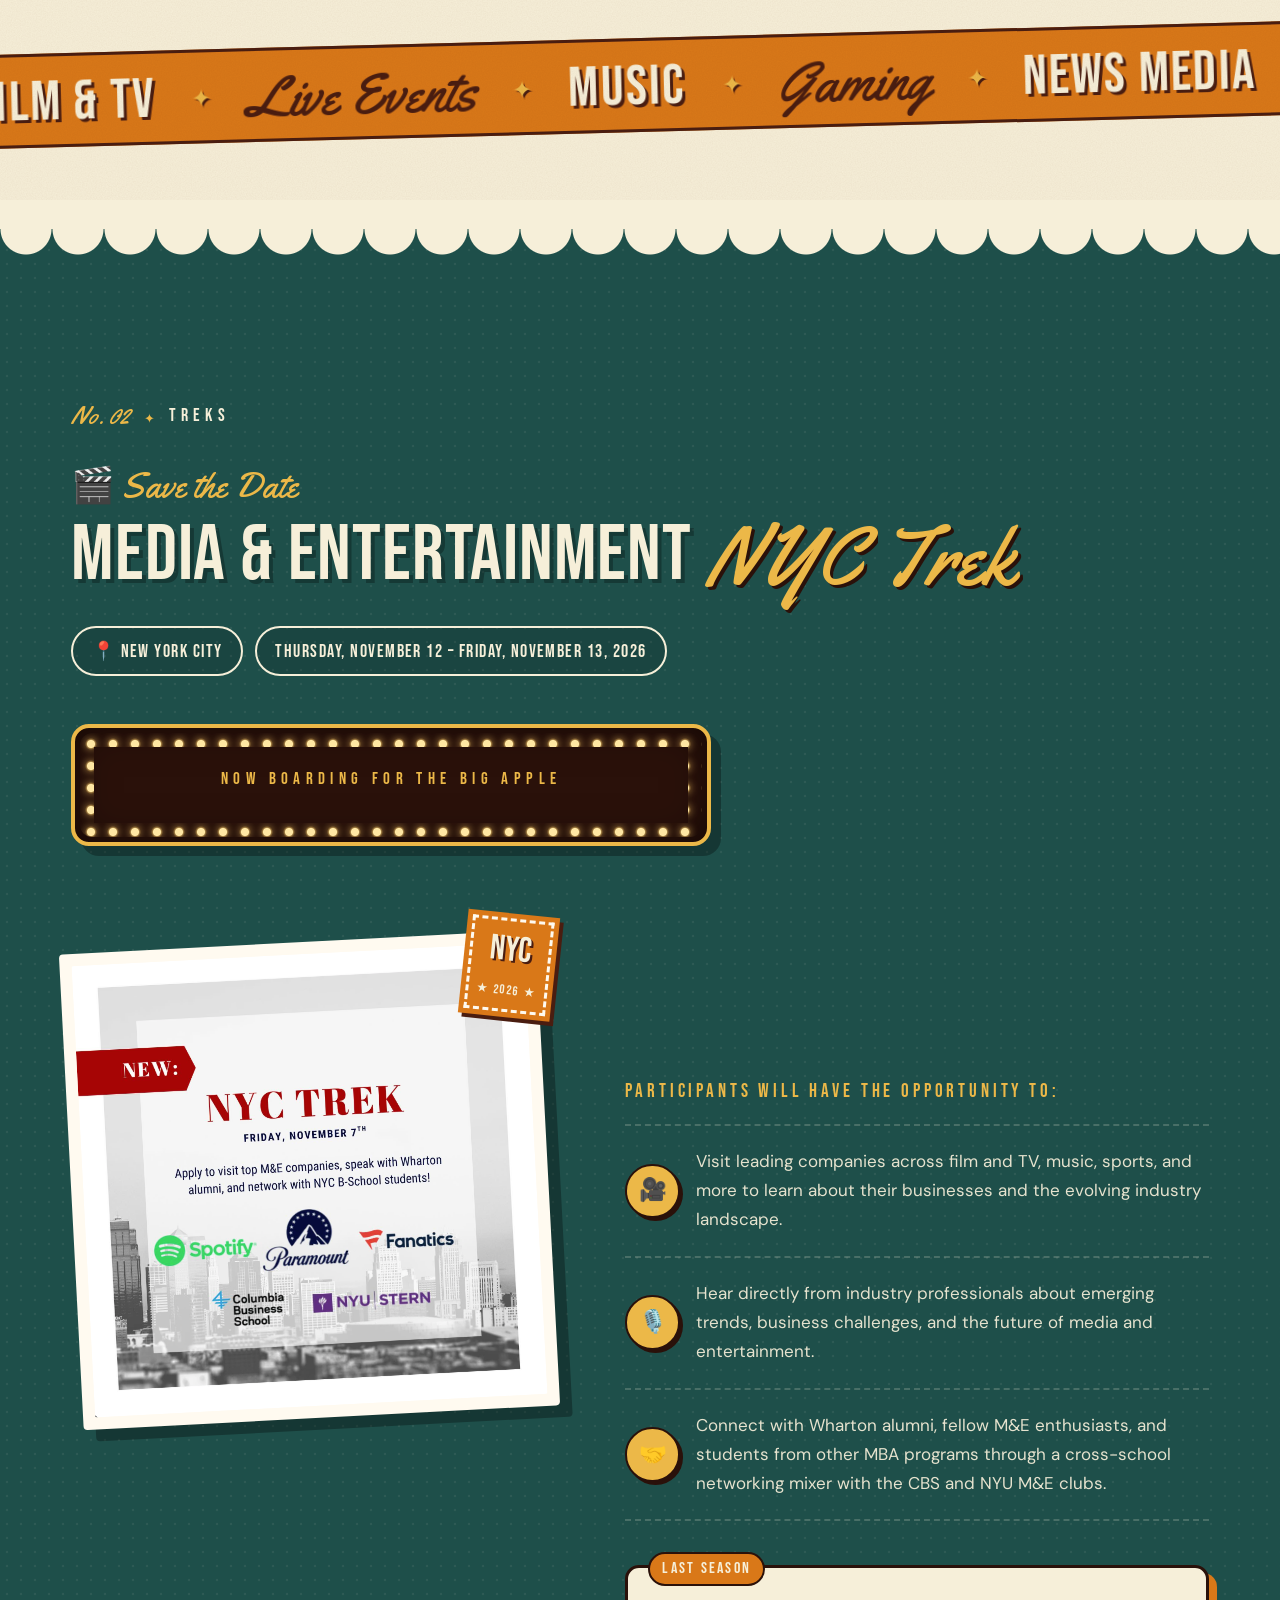
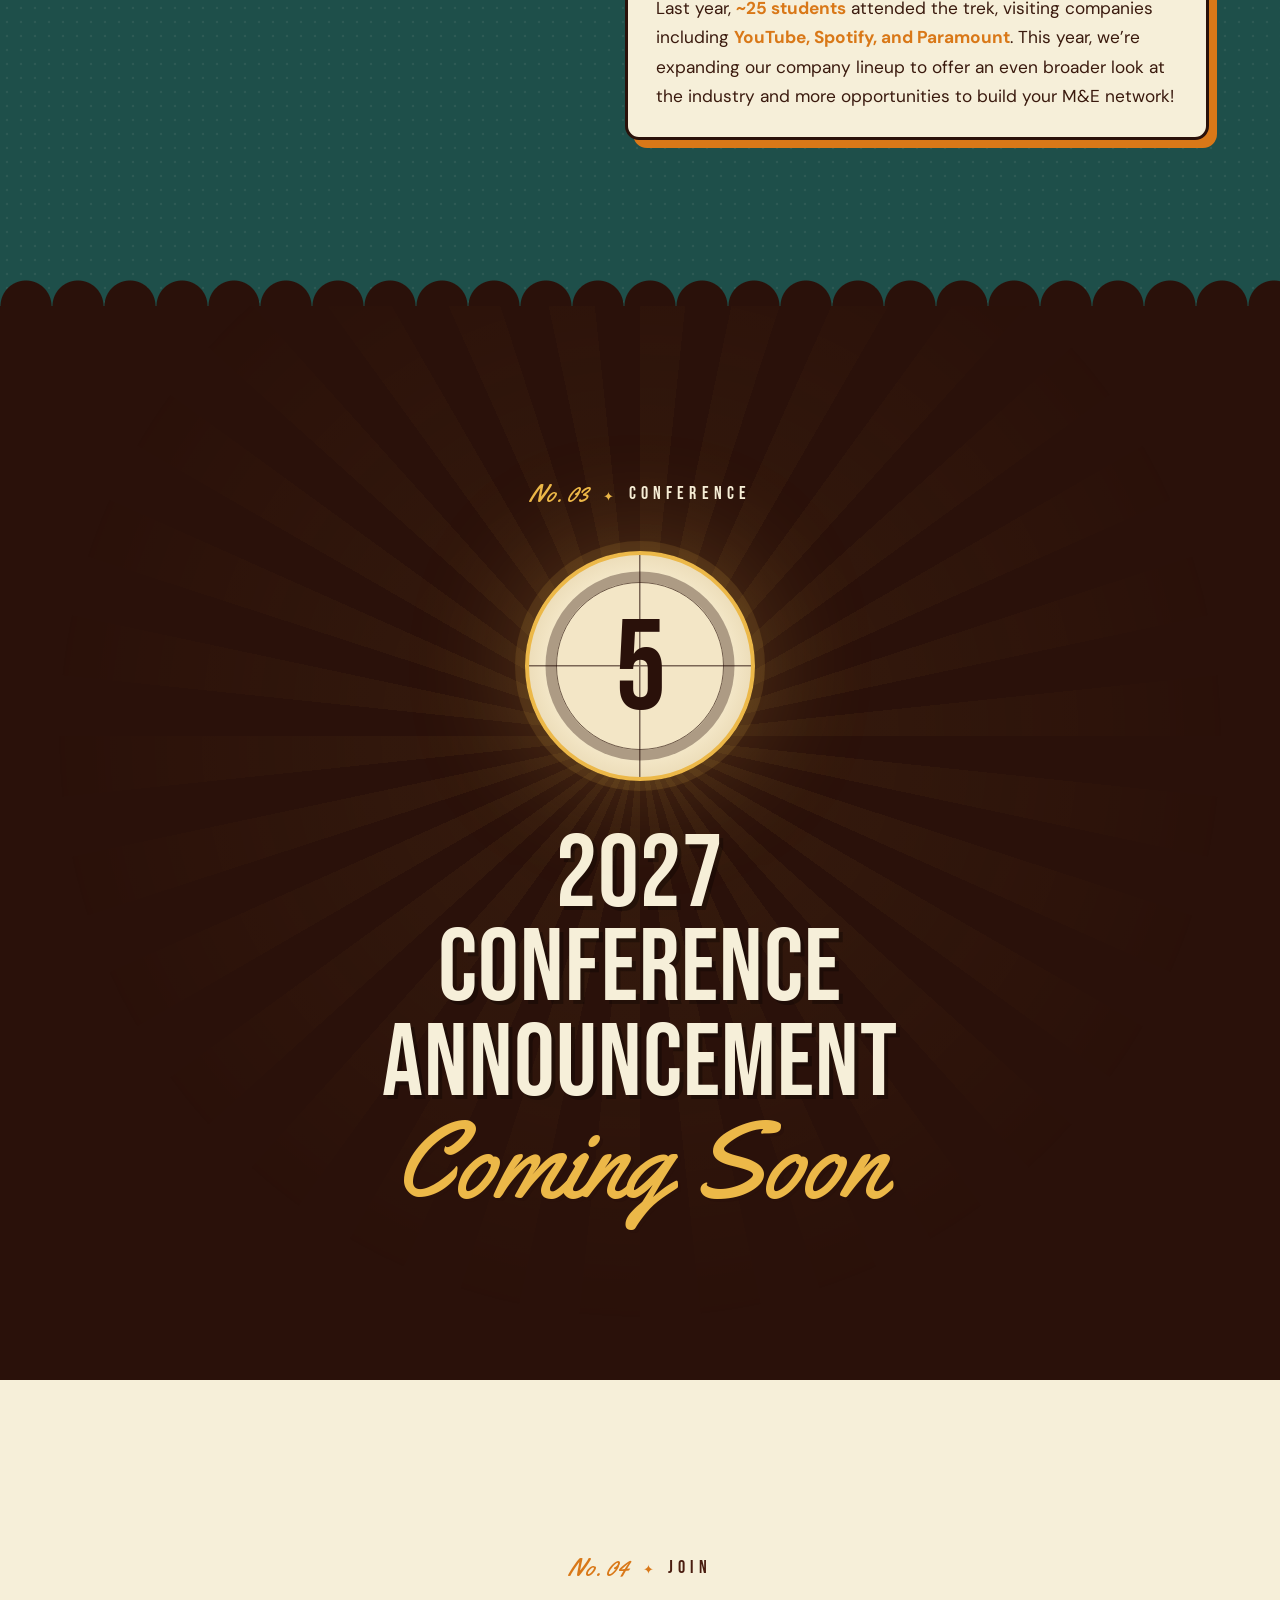
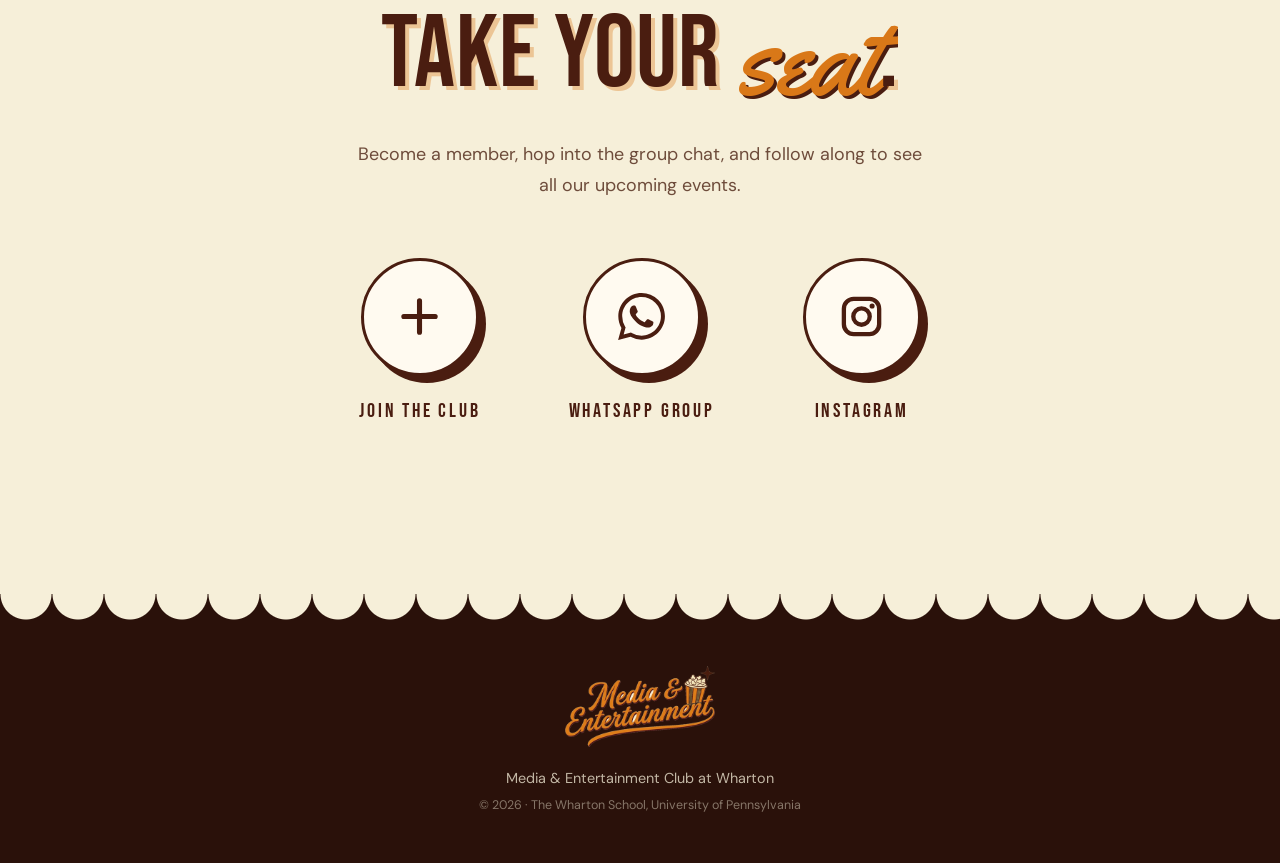
==== commit 8b5da1fa: "Add files via upload" ====
--- a/index.html
+++ b/index.html
@@ -3,23 +3,23 @@
 <head>
   <meta charset="UTF-8" />
   <meta name="viewport" content="width=device-width, initial-scale=1.0" />
-  <title>Wharton Media &amp; Entertainment Club</title>
+  <title>Media &amp; Entertainment Club at Wharton</title>
   <meta name="description" content="The Wharton MBA Media & Entertainment Club — film/TV, live events, music, gaming, news media, and the M&E industry at-large." />
-  <meta name="theme-color" content="#f4eee3" />
+  <meta name="theme-color" content="#f6efd9" />
   <link rel="icon" type="image/png" href="images/logo-small.png" />
 
   <link rel="preconnect" href="https://fonts.googleapis.com" />
   <link rel="preconnect" href="https://fonts.gstatic.com" crossorigin />
-  <link href="https://fonts.googleapis.com/css2?family=Fraunces:ital,opsz,wght@0,9..144,300..700;1,9..144,300..700&family=Outfit:wght@300..700&display=swap" rel="stylesheet" />
-
-  <link rel="preload" as="image" href="images/homepage-logo.webp" />
+  <link href="https://fonts.googleapis.com/css2?family=Bebas+Neue&family=DM+Sans:ital,opsz,wght@0,9..40,300..700;1,9..40,300..700&family=Yellowtail&display=swap" rel="stylesheet" />
+
+  <link rel="preload" as="image" href="images/logo-full.webp" />
   <link rel="stylesheet" href="styles.css" />
 </head>
 <body>
-  <!-- Film grain overlay -->
+  <!-- Paper grain + halftone overlays -->
   <div class="grain" aria-hidden="true"></div>
 
-  <!-- Scroll progress (film strip along the top) -->
+  <!-- Scroll progress (candy-stripe along the top) -->
   <div class="progress" aria-hidden="true"><span class="progress__bar"></span></div>
 
   <!-- ============ HEADER ============ -->
@@ -46,8 +46,8 @@
   </header>
 
   <!-- The brand mark that morphs from the full-screen hero logo into the header logo -->
-  <a href="#home" class="brand" id="brand" aria-label="Wharton Media &amp; Entertainment — back to top">
-    <img class="brand__full" src="images/homepage-logo.webp" alt="Wharton Media &amp; Entertainment" />
+  <a href="#home" class="brand" id="brand" aria-label="Media &amp; Entertainment Club at Wharton — back to top">
+    <img class="brand__full" src="images/logo-full.webp" alt="Media &amp; Entertainment Club at Wharton" />
     <img class="brand__small" src="images/logo-small.png" alt="" aria-hidden="true" />
   </a>
 
@@ -64,7 +64,14 @@
   <main>
     <!-- ============ HOME / HERO ============ -->
     <section class="hero" id="home" aria-label="Home">
-      <div class="hero__beam" aria-hidden="true"></div>
+      <div class="hero__sunburst" aria-hidden="true"></div>
+      <div class="hero__glow" aria-hidden="true"></div>
+      <span class="twinkle" style="--x:14%; --y:22%; --s:1.1; --t:0s" aria-hidden="true">✦</span>
+      <span class="twinkle" style="--x:84%; --y:18%; --s:.8; --t:.8s" aria-hidden="true">✦</span>
+      <span class="twinkle" style="--x:9%;  --y:74%; --s:.7; --t:1.6s" aria-hidden="true">✦</span>
+      <span class="twinkle" style="--x:90%; --y:70%; --s:1.2; --t:.4s" aria-hidden="true">✦</span>
+      <span class="twinkle" style="--x:24%; --y:88%; --s:.6; --t:1.2s" aria-hidden="true">✦</span>
+      <span class="twinkle" style="--x:76%; --y:90%; --s:.75; --t:2s" aria-hidden="true">✦</span>
       <div class="hero__cue" aria-hidden="true">
         <span>Scroll</span>
         <i></i>
@@ -75,18 +82,22 @@
     <section class="section about" id="about">
       <div class="container about__grid">
         <div class="about__text">
-          <p class="eyebrow" data-reveal><span>01</span> About</p>
+          <p class="eyebrow" data-reveal><span>No. 01</span> About</p>
           <h2 class="display" data-split>Where culture <em>meets</em> capital.</h2>
           <p class="lead" data-reveal style="--d:.15s">
             We welcome all those interested in film/TV, live events, music, gaming, news media, and the M&amp;E industry at-large. Our mission is to help members learn more about M&amp;E, build relationships with industry professionals, and pursue career opportunities.
           </p>
         </div>
 
-        <figure class="about__media" data-reveal="frame">
-          <div class="frame">
-            <img src="images/about.webp" alt="Wharton Media &amp; Entertainment Club members at the Breaking Boundaries conference" loading="lazy" data-parallax="0.08" />
+        <figure class="about__media" data-reveal="snapshot">
+          <div class="snapshot">
+            <span class="tape tape--l" aria-hidden="true"></span>
+            <span class="tape tape--r" aria-hidden="true"></span>
+            <div class="snapshot__img">
+              <img src="images/about.webp" alt="Media &amp; Entertainment Club members at the Breaking Boundaries conference" loading="lazy" data-parallax="0.06" />
+            </div>
+            <figcaption>Breaking Boundaries ✦ Where Culture Meets Capital</figcaption>
           </div>
-          <figcaption>Breaking Boundaries — Where Culture Meets Capital</figcaption>
         </figure>
       </div>
 
@@ -100,9 +111,9 @@
 
     <!-- ============ TREKS ============ -->
     <section class="section treks" id="treks">
-      <div class="perf perf--top" aria-hidden="true"></div>
+      <div class="wave wave--top" aria-hidden="true"></div>
       <div class="container">
-        <p class="eyebrow eyebrow--light" data-reveal><span>02</span> Treks</p>
+        <p class="eyebrow eyebrow--light" data-reveal><span>No. 02</span> Treks</p>
         <p class="kicker" data-reveal>🎬 Save the Date</p>
         <h2 class="display display--light" data-split>Media &amp; Entertainment <em>NYC Trek</em></h2>
 
@@ -111,16 +122,24 @@
           <span class="chip">Thursday, November 12 – Friday, November 13, 2026</span>
         </div>
 
-        <div class="countdown" id="countdown" data-reveal aria-live="polite">
-          <div><strong data-cd="d">--</strong><span>Days</span></div>
-          <div><strong data-cd="h">--</strong><span>Hours</span></div>
-          <div><strong data-cd="m">--</strong><span>Minutes</span></div>
-          <div><strong data-cd="s">--</strong><span>Seconds</span></div>
+        <!-- Theater marquee sign with chasing bulbs -->
+        <div class="sign" data-reveal>
+          <div class="sign__bulbs" aria-hidden="true"></div>
+          <p class="sign__label">Now Boarding For The Big Apple</p>
+          <div class="countdown" id="countdown" aria-live="polite">
+            <div><strong data-cd="d">--</strong><span>Days</span></div>
+            <div><strong data-cd="h">--</strong><span>Hours</span></div>
+            <div><strong data-cd="m">--</strong><span>Minutes</span></div>
+            <div><strong data-cd="s">--</strong><span>Seconds</span></div>
+          </div>
         </div>
 
         <div class="trek__grid">
           <figure class="trek__media" data-reveal="tilt">
-            <img src="images/trek.png" alt="NYC Trek — visit top M&amp;E companies including Spotify, Paramount and Fanatics, and network with Columbia Business School and NYU Stern students" loading="lazy" />
+            <div class="postcard">
+              <img src="images/trek.png" alt="NYC Trek — visit top M&amp;E companies including Spotify, Paramount and Fanatics, and network with Columbia Business School and NYU Stern students" loading="lazy" />
+              <span class="stamp" aria-hidden="true">NYC<small>★ 2026 ★</small></span>
+            </div>
           </figure>
 
           <div class="trek__body">
@@ -150,13 +169,14 @@
           </div>
         </div>
       </div>
-      <div class="perf perf--bottom" aria-hidden="true"></div>
+      <div class="wave wave--bottom" aria-hidden="true"></div>
     </section>
 
     <!-- ============ CONFERENCE ============ -->
-    <section class="section team" id="conference">
-      <div class="container team__inner">
-        <p class="eyebrow eyebrow--light" data-reveal><span>03</span> Conference</p>
+    <section class="section conference" id="conference">
+      <div class="conference__burst" aria-hidden="true"></div>
+      <div class="container conference__inner">
+        <p class="eyebrow eyebrow--light" data-reveal><span>No. 03</span> Conference</p>
 
         <div class="leader" aria-hidden="true" data-reveal>
           <div class="leader__sweep"></div>
@@ -165,21 +185,21 @@
           <span class="leader__num" id="leaderNum">5</span>
         </div>
 
-        <h2 class="display display--light team__title" data-split>2027 Conference Announcement <em>Coming Soon</em></h2>
+        <h2 class="display display--light conference__title" data-split>2027 Conference Announcement <em>Coming Soon</em></h2>
       </div>
     </section>
 
     <!-- ============ JOIN ============ -->
     <section class="section join" id="join">
       <div class="container join__inner">
-        <p class="eyebrow" data-reveal><span>04</span> Join</p>
+        <p class="eyebrow" data-reveal><span>No. 04</span> Join</p>
         <h2 class="display" data-split>Take your <em>seat</em>.</h2>
         <p class="lead" data-reveal>Become a member, hop into the group chat, and follow along to see all our upcoming events.</p>
 
         <ul class="join__links">
           <li data-reveal style="--d:.05s">
             <a href="https://groups.wharton.upenn.edu/mediaentertainment/club_signup" target="_blank" rel="noopener" class="icon-btn icon-btn--plus" aria-label="Join the club">
-              <svg viewBox="0 0 24 24" aria-hidden="true"><path d="M12 4v16M4 12h16" fill="none" stroke="currentColor" stroke-width="2.2" stroke-linecap="round"/></svg>
+              <svg viewBox="0 0 24 24" aria-hidden="true"><path d="M12 4v16M4 12h16" fill="none" stroke="currentColor" stroke-width="2.6" stroke-linecap="round"/></svg>
             </a>
             <span>Join the Club</span>
           </li>
@@ -191,7 +211,7 @@
           </li>
           <li data-reveal style="--d:.25s">
             <a href="https://www.instagram.com/whartonmbamec/" target="_blank" rel="noopener" class="icon-btn icon-btn--ig" aria-label="Follow us on Instagram">
-              <svg viewBox="0 0 24 24" aria-hidden="true"><rect x="3" y="3" width="18" height="18" rx="5" fill="none" stroke="currentColor" stroke-width="2"/><circle cx="12" cy="12" r="4.2" fill="none" stroke="currentColor" stroke-width="2"/><circle cx="17.4" cy="6.6" r="1.25" fill="currentColor"/></svg>
+              <svg viewBox="0 0 24 24" aria-hidden="true"><rect x="3" y="3" width="18" height="18" rx="5" fill="none" stroke="currentColor" stroke-width="2.2"/><circle cx="12" cy="12" r="4.2" fill="none" stroke="currentColor" stroke-width="2.2"/><circle cx="17.4" cy="6.6" r="1.3" fill="currentColor"/></svg>
             </a>
             <span>Instagram</span>
           </li>
@@ -203,7 +223,7 @@
   <footer class="footer">
     <div class="container footer__inner">
       <img src="images/logo-small.png" alt="" class="footer__logo" loading="lazy" />
-      <p>Wharton MBA Media &amp; Entertainment Club</p>
+      <p>Media &amp; Entertainment Club at Wharton</p>
       <p class="footer__small">© <span id="year">2026</span> · The Wharton School, University of Pennsylvania</p>
     </div>
   </footer>
--- a/styles.css
+++ b/styles.css
@@ -1,5 +1,5 @@
 /* =========================================================
-   Wharton Media & Entertainment Club
+   Media & Entertainment Club at Wharton — "Burbank Retro"
    ========================================================= */
 
 @property --sweep {
@@ -9,23 +9,30 @@
 }
 
 :root {
-  --navy: #0e1f45;
-  --navy-deep: #08142f;
-  --red: #c8102e;
-  --red-soft: #e2344f;
-  --cream: #f4eee3;
-  --cream-2: #ebe3d4;
-  --ink: #141a2e;
-  --muted: #5b6074;
-
-  --serif: "Fraunces", "Playfair Display", Georgia, "Times New Roman", serif;
-  --sans: "Outfit", "Helvetica Neue", Arial, sans-serif;
+  --cream: #f6efd9;          /* matches the logo's background */
+  --cream-2: #efe2c2;
+  --paper: #fffaf0;
+  --orange: #d97818;         /* logo tangerine */
+  --orange-hi: #f0973a;
+  --mustard: #ecb848;
+  --brown: #4a1d10;          /* logo shadow brown */
+  --brown-deep: #2a110a;
+  --teal: #1e4f4a;
+  --teal-deep: #153c38;
+  --ink: #3a1a0e;
+  --muted: #6e4c3b;
+  --bulb: #ffe7a3;
+
+  --display: "Bebas Neue", "Oswald", Impact, "Arial Narrow", sans-serif;
+  --script: "Yellowtail", "Brush Script MT", cursive;
+  --sans: "DM Sans", "Helvetica Neue", Arial, sans-serif;
 
   --ease: cubic-bezier(.16, 1, .3, 1);
   --ease-io: cubic-bezier(.65, 0, .35, 1);
-
-  --header-h: 84px;
-  --logo-w: 96px;
+  --bounce: cubic-bezier(.34, 1.56, .64, 1);
+
+  --header-h: 96px;
+  --logo-w: 150px;
   --gutter: clamp(1.25rem, 4vw, 3.5rem);
 
   /* driven by JS: 0 = full-screen hero logo, 1 = docked in header */
@@ -47,7 +54,7 @@
   color: var(--ink);
   font-family: var(--sans);
   font-size: 17px;
-  line-height: 1.6;
+  line-height: 1.65;
   -webkit-font-smoothing: antialiased;
   -moz-osx-font-smoothing: grayscale;
   overflow-x: hidden;
@@ -57,24 +64,26 @@
 a { color: inherit; text-decoration: none; }
 ul { list-style: none; margin: 0; padding: 0; }
 
-::selection { background: var(--red); color: var(--cream); }
+::selection { background: var(--orange); color: var(--cream); }
 
 .container {
+  position: relative;
   width: 100%;
   max-width: 1240px;
   margin: 0 auto;
   padding: 0 var(--gutter);
 }
 
-/* ---------- Film grain ---------- */
+/* ---------- Paper grain ---------- */
 .grain {
   position: fixed;
   inset: -100%;
   z-index: 200;
   pointer-events: none;
-  opacity: .07;
-  background-image: url("data:image/svg+xml;utf8,<svg xmlns='http://www.w3.org/2000/svg' width='220' height='220'><filter id='n'><feTurbulence type='fractalNoise' baseFrequency='.85' numOctaves='3' stitchTiles='stitch'/></filter><rect width='100%' height='100%' filter='url(%23n)'/></svg>");
-  animation: grain 1.2s steps(6) infinite;
+  opacity: .09;
+  mix-blend-mode: multiply;
+  background-image: url("data:image/svg+xml;utf8,<svg xmlns='http://www.w3.org/2000/svg' width='220' height='220'><filter id='n'><feTurbulence type='fractalNoise' baseFrequency='.8' numOctaves='3' stitchTiles='stitch'/><feColorMatrix values='0 0 0 0 .35 0 0 0 0 .2 0 0 0 0 .1 0 0 0 1 0'/></filter><rect width='100%' height='100%' filter='url(%23n)'/></svg>");
+  animation: grain 1.4s steps(6) infinite;
 }
 
 @keyframes grain {
@@ -86,18 +95,18 @@
   100% { transform: translate(0, 0); }
 }
 
-/* ---------- Scroll progress ---------- */
+/* ---------- Scroll progress: candy stripe ---------- */
 .progress {
   position: fixed;
   top: 0; left: 0; right: 0;
-  height: 3px;
+  height: 5px;
   z-index: 120;
   pointer-events: none;
 }
 .progress__bar {
   display: block;
   height: 100%;
-  background: var(--red);
+  background: repeating-linear-gradient(-45deg, var(--orange) 0 10px, var(--mustard) 10px 20px);
   transform-origin: 0 50%;
   transform: scaleX(var(--progress, 0));
 }
@@ -117,12 +126,11 @@
 .header__bg {
   position: absolute;
   inset: 0;
-  background: rgba(244, 238, 227, .94);
-  -webkit-backdrop-filter: blur(14px) saturate(140%);
-  backdrop-filter: blur(14px) saturate(140%);
-  border-bottom: 1px solid rgba(14, 31, 69, .08);
+  background: var(--cream);
+  border-bottom: 3px solid var(--brown);
+  box-shadow: 0 5px 0 var(--orange);
   opacity: var(--p);
-  transform: translateY(calc((var(--p) - 1) * 100%));
+  transform: translateY(calc((var(--p) - 1) * 110%));
 }
 
 .header__inner {
@@ -141,7 +149,7 @@
   grid-column: 2;
   display: block;
   width: var(--logo-w);
-  aspect-ratio: 1257 / 842;
+  aspect-ratio: 998 / 538;
 }
 
 .nav {
@@ -153,7 +161,7 @@
 .nav--right { justify-content: flex-start; }
 
 .nav li {
-  /* each item fades/slides out of the logo as it docks, slightly staggered */
+  /* each item pops out of the logo as it docks, slightly staggered */
   opacity: clamp(0, calc((var(--p) - .45 - var(--i) * .06) * 4), 1);
 }
 .nav--left li  { transform: translateX(calc((1 - var(--p)) * 60px)); }
@@ -162,54 +170,59 @@
 .nav a {
   position: relative;
   display: inline-block;
-  padding: .35rem 0;
-  font-size: .82rem;
-  font-weight: 500;
-  letter-spacing: .18em;
-  text-transform: uppercase;
-  color: var(--navy);
-  transition: color .4s var(--ease);
+  padding: .3rem 0 .1rem;
+  font-family: var(--display);
+  font-size: 1.35rem;
+  letter-spacing: .1em;
+  line-height: 1;
+  color: var(--brown);
+  transition: color .3s var(--ease), transform .4s var(--bounce);
 }
 .nav a::after {
   content: "";
   position: absolute;
-  left: 0; right: 0; bottom: 0;
-  height: 1.5px;
-  background: var(--red);
+  left: 0; right: 0; bottom: -6px;
+  height: 3px;
+  border-radius: 3px;
+  background: var(--orange);
   transform: scaleX(0);
-  transform-origin: right center;
-  transition: transform .6s var(--ease);
+  transition: transform .45s var(--bounce);
 }
 .nav a:hover,
-.nav a.is-active { color: var(--red); }
+.nav a.is-active { color: var(--orange); }
+.nav a:hover { transform: translateY(-2px) rotate(-2deg); }
 .nav a:hover::after,
-.nav a.is-active::after {
-  transform: scaleX(1);
-  transform-origin: left center;
-}
+.nav a.is-active::after { transform: scaleX(1); }
 
 .nav a.nav__cta {
-  padding: .55rem 1.25rem;
-  border: 1.5px solid var(--navy);
+  padding: .6rem 1.3rem .45rem;
+  border: 2.5px solid var(--brown);
   border-radius: 999px;
-  transition: background .4s var(--ease), color .4s var(--ease), border-color .4s var(--ease);
+  background: var(--orange);
+  color: var(--cream);
+  box-shadow: 4px 4px 0 var(--brown);
+  transition: transform .25s var(--ease), box-shadow .25s var(--ease), background .3s;
 }
 .nav a.nav__cta::after { display: none; }
 .nav a.nav__cta:hover,
 .nav a.nav__cta.is-active {
-  background: var(--red);
-  border-color: var(--red);
   color: var(--cream);
-}
+  background: var(--orange-hi);
+  transform: translate(-2px, -2px);
+  box-shadow: 6px 6px 0 var(--brown);
+}
+.nav a.nav__cta:active { transform: translate(3px, 3px); box-shadow: 1px 1px 0 var(--brown); }
 
 /* Burger (mobile only) */
 .burger {
   display: none;
   grid-column: 3;
   justify-self: end;
-  width: 44px; height: 44px;
-  border: 0;
-  background: none;
+  width: 46px; height: 46px;
+  border: 2.5px solid var(--brown);
+  border-radius: 50%;
+  background: var(--mustard);
+  box-shadow: 3px 3px 0 var(--brown);
   padding: 0;
   cursor: pointer;
   position: relative;
@@ -217,17 +230,16 @@
 }
 .burger span {
   position: absolute;
-  left: 10px; right: 10px;
-  height: 2px;
-  background: var(--navy);
+  left: 11px; right: 11px;
+  height: 2.5px;
+  background: var(--brown);
   border-radius: 2px;
-  transition: transform .5s var(--ease), top .5s var(--ease), background .4s;
-}
-.burger span:nth-child(1) { top: 17px; }
-.burger span:nth-child(2) { top: 25px; }
-body.menu-open .burger span { background: var(--cream); }
-body.menu-open .burger span:nth-child(1) { top: 21px; transform: rotate(45deg); }
-body.menu-open .burger span:nth-child(2) { top: 21px; transform: rotate(-45deg); }
+  transition: transform .5s var(--ease), top .5s var(--ease);
+}
+.burger span:nth-child(1) { top: 15px; }
+.burger span:nth-child(2) { top: 23px; }
+body.menu-open .burger span:nth-child(1) { top: 19px; transform: rotate(45deg); }
+body.menu-open .burger span:nth-child(2) { top: 19px; transform: rotate(-45deg); }
 
 /* =========================================================
    Brand — the morphing logo
@@ -243,27 +255,19 @@
 }
 .brand img {
   position: absolute;
-  user-select: none;
-  -webkit-user-drag: none;
-}
-/* full logo positioned so its graphic aligns exactly with the box */
-.brand__full {
-  left: -.796%;
-  top: -1.19%;
-  width: 101.59%;
-  max-width: none;
-  height: auto;
-}
-.brand__small {
   inset: 0;
   width: 100%;
   height: 100%;
+  user-select: none;
+  -webkit-user-drag: none;
+}
+.brand__small {
   opacity: 0;
+  transition: transform .5s var(--bounce);
 }
 .header.is-docked ~ .brand:hover .brand__small {
-  transform: rotate(-3deg) scale(1.04);
-}
-.brand__small { transition: transform .6s var(--ease); }
+  transform: rotate(-4deg) scale(1.06);
+}
 
 /* =========================================================
    Hero
@@ -276,13 +280,43 @@
   overflow: hidden;
 }
 
-.hero__beam {
+/* rotating mid-century sunburst behind the logo */
+.hero__sunburst {
+  position: absolute;
+  left: 50%; top: 48%;
+  width: 260vmax; height: 260vmax;
+  margin: -130vmax 0 0 -130vmax;
+  background: repeating-conic-gradient(from 0deg, rgba(217, 120, 24, .085) 0deg 7.5deg, transparent 7.5deg 15deg);
+  -webkit-mask: radial-gradient(circle, #000 8%, transparent 32%);
+  mask: radial-gradient(circle, #000 8%, transparent 32%);
+  opacity: calc(1 - var(--p) * 2.2);
+  animation: spin 90s linear infinite;
+  pointer-events: none;
+}
+.hero__glow {
   position: absolute;
   inset: 0;
-  /* soft projector glow behind the logo */
-  background: radial-gradient(ellipse 55% 45% at 50% 45%, rgba(255, 255, 255, .7), transparent 70%);
+  background: radial-gradient(ellipse 45% 40% at 50% 48%, rgba(255, 250, 240, .9), transparent 70%);
   opacity: calc(1 - var(--p));
   pointer-events: none;
+}
+
+@keyframes spin { to { transform: rotate(360deg); } }
+
+.twinkle {
+  position: absolute;
+  left: var(--x);
+  top: var(--y);
+  color: var(--brown);
+  font-size: calc(1.6rem * var(--s));
+  line-height: 1;
+  opacity: calc(1 - var(--p) * 2);
+  animation: twinkle 2.4s var(--ease-io) var(--t) infinite;
+  pointer-events: none;
+}
+@keyframes twinkle {
+  0%, 100% { transform: scale(.55) rotate(0deg); }
+  50%      { transform: scale(1.1) rotate(45deg); }
 }
 
 .hero__cue {
@@ -293,33 +327,34 @@
   display: flex;
   flex-direction: column;
   align-items: center;
-  gap: .6rem;
-  color: var(--navy);
-  font-size: .7rem;
-  letter-spacing: .35em;
-  text-transform: uppercase;
+  gap: .5rem;
+  color: var(--brown);
+  font-family: var(--display);
+  font-size: 1rem;
+  letter-spacing: .4em;
   opacity: calc(1 - var(--p) * 3);
   animation: fadeIn 1.4s 1s var(--ease) both;
 }
 .hero__cue i {
-  position: relative;
-  width: 1px;
-  height: 46px;
-  background: rgba(14, 31, 69, .2);
-  overflow: hidden;
+  width: 22px; height: 36px;
+  border: 2.5px solid var(--brown);
+  border-radius: 12px;
+  position: relative;
 }
 .hero__cue i::after {
   content: "";
   position: absolute;
-  left: 0; top: 0;
-  width: 100%; height: 40%;
-  background: var(--red);
-  animation: drip 1.8s var(--ease-io) infinite;
-}
-
-@keyframes drip {
-  0%   { transform: translateY(-100%); }
-  100% { transform: translateY(260%); }
+  left: 50%; top: 6px;
+  width: 4px; height: 7px;
+  margin-left: -2px;
+  border-radius: 2px;
+  background: var(--orange);
+  animation: wheel 1.6s var(--ease-io) infinite;
+}
+@keyframes wheel {
+  0%   { transform: translateY(0); opacity: 1; }
+  70%  { transform: translateY(12px); opacity: 0; }
+  100% { transform: translateY(0); opacity: 0; }
 }
 @keyframes fadeIn { from { opacity: 0; } }
 
@@ -335,79 +370,59 @@
 .eyebrow {
   display: inline-flex;
   align-items: center;
-  gap: .85rem;
-  margin: 0 0 1.75rem;
-  font-size: .78rem;
-  font-weight: 500;
-  letter-spacing: .3em;
-  text-transform: uppercase;
-  color: var(--navy);
+  gap: .9rem;
+  margin: 0 0 1.25rem;
+  font-family: var(--display);
+  font-size: 1.15rem;
+  letter-spacing: .28em;
+  color: var(--brown);
 }
 .eyebrow span {
-  font-family: var(--serif);
-  font-style: italic;
-  font-size: 1rem;
+  font-family: var(--script);
+  font-size: 1.6rem;
   letter-spacing: 0;
-  color: var(--red);
+  color: var(--orange);
 }
 .eyebrow span::after {
-  content: "";
-  display: inline-block;
-  width: 2.5rem;
-  height: 1px;
-  margin-left: .85rem;
+  content: "✦";
+  margin-left: .9rem;
+  font-family: var(--sans);
+  font-size: .8rem;
   vertical-align: middle;
-  background: currentColor;
-  opacity: .6;
+  color: currentColor;
 }
 .eyebrow--light { color: var(--cream); }
-.eyebrow--light span { color: var(--red-soft); }
+.eyebrow--light span { color: var(--mustard); }
 
 .display {
   margin: 0 0 1.75rem;
-  font-family: var(--serif);
-  font-weight: 380;
-  font-size: clamp(2.6rem, 6.4vw, 5.6rem);
-  line-height: 1.02;
-  letter-spacing: -.025em;
-  color: var(--navy);
-  font-variation-settings: "opsz" 144;
+  font-family: var(--display);
+  font-weight: 400;
+  font-size: clamp(3.2rem, 8vw, 7rem);
+  line-height: .92;
+  letter-spacing: .01em;
+  color: var(--brown);
+  text-shadow: 4px 4px 0 rgba(217, 120, 24, .35);
 }
 .display em {
-  font-style: italic;
-  font-weight: 300;
-  color: var(--red);
-}
-.display--light { color: var(--cream); }
-.display--light em { color: var(--red-soft); }
+  font-family: var(--script);
+  font-style: normal;
+  font-size: 1.05em;
+  letter-spacing: 0;
+  color: var(--orange);
+  text-shadow: 3px 3px 0 var(--brown);
+}
+.display--light { color: var(--cream); text-shadow: 4px 4px 0 rgba(0, 0, 0, .28); }
+.display--light em { color: var(--mustard); text-shadow: 3px 3px 0 var(--brown-deep); }
 
 .lead {
   max-width: 36rem;
   margin: 0 0 2rem;
   font-size: clamp(1.05rem, 1.4vw, 1.2rem);
-  font-weight: 300;
   line-height: 1.75;
   color: var(--muted);
 }
-.lead--light { color: rgba(244, 238, 227, .82); }
-
-.btn {
-  display: inline-flex;
-  align-items: center;
-  gap: .75rem;
-  padding: 1rem 1.75rem;
-  border-radius: 999px;
-  background: var(--navy);
-  color: var(--cream);
-  font-size: .82rem;
-  font-weight: 500;
-  letter-spacing: .16em;
-  text-transform: uppercase;
-  transition: background .5s var(--ease), transform .5s var(--ease);
-}
-.btn span { transition: transform .5s var(--ease); }
-.btn:hover { background: var(--red); transform: translateY(-2px); }
-.btn:hover span { transform: translateX(5px); }
+.lead--light { color: rgba(246, 239, 217, .85); }
 
 /* =========================================================
    Reveal animations
@@ -416,55 +431,43 @@
   opacity: 0;
   transform: translateY(42px);
   transition:
-    opacity 1.1s var(--ease) var(--d, 0s),
-    transform 1.3s var(--ease) var(--d, 0s);
+    opacity 1s var(--ease) var(--d, 0s),
+    transform 1.1s var(--bounce) var(--d, 0s);
 }
 [data-reveal].is-in {
   opacity: 1;
   transform: none;
 }
 
-[data-reveal="frame"] {
-  opacity: 1;
-  transform: none;
-}
-[data-reveal="frame"] .frame {
-  clip-path: inset(100% 0 0 0);
-  transition: clip-path 1.6s var(--ease-io);
-}
-[data-reveal="frame"] .frame img {
-  transform: scale(1.25);
-  transition: transform 2s var(--ease);
-}
-[data-reveal="frame"] figcaption {
-  opacity: 0;
-  transition: opacity 1s .9s var(--ease);
-}
-[data-reveal="frame"].is-in .frame { clip-path: inset(0 0 0 0); }
-[data-reveal="frame"].is-in .frame img { transform: scale(1.08) translateY(var(--py, 0px)); }
-[data-reveal="frame"].is-in figcaption { opacity: 1; }
+[data-reveal="snapshot"] {
+  transform: translateY(-60px) rotate(-12deg) scale(.9);
+  transition:
+    opacity .8s var(--ease),
+    transform 1.3s var(--bounce);
+}
+[data-reveal="snapshot"].is-in { transform: rotate(2.5deg); }
 
 [data-reveal="tilt"] {
-  transform: translateY(80px) rotate(-9deg);
+  transform: translateY(80px) rotate(-12deg);
 }
 [data-reveal="tilt"].is-in {
-  transform: rotate(-2.5deg);
-}
-
-/* split headings: word-by-word rise */
+  transform: rotate(-3deg);
+}
+
+/* split headings: word-by-word bounce up */
 .w {
   display: inline-block;
   overflow: hidden;
   vertical-align: top;
-  padding: 0 .06em .14em 0;
-  margin: 0 -.06em -.14em 0;
+  padding: .08em .18em .22em .04em;
+  margin: -.08em -.18em -.22em -.04em;
 }
 .w > span {
   display: inline-block;
-  transform: translateY(115%) rotate(4deg);
+  transform: translateY(120%) rotate(6deg);
   transform-origin: 0 100%;
-  transition: transform 1.2s var(--ease);
-  transition-delay: calc(var(--w) * 70ms);
+  transition: transform 1s var(--bounce);
+  transition-delay: calc(var(--w) * 80ms);
 }
 [data-split].is-in .w > span { transform: none; }
 
@@ -481,147 +484,221 @@
 }
 
 .about__media { margin: 0; }
-.frame {
-  position: relative;
+
+.snapshot {
+  position: relative;
+  padding: 14px 14px 0;
+  background: var(--paper);
+  border-radius: 3px;
+  box-shadow:
+    0 1px 0 rgba(0, 0, 0, .05),
+    12px 14px 0 var(--orange),
+    12px 14px 0 2.5px var(--brown);
+  transition: transform .6s var(--bounce);
+}
+.snapshot:hover { transform: rotate(-3deg) scale(1.02); }
+.snapshot__img {
   overflow: hidden;
-  border-radius: 4px;
   aspect-ratio: 885 / 561;
-  box-shadow: 0 40px 80px -40px rgba(14, 31, 69, .45);
-}
-.frame::after {
-  /* subtle vignette */
-  content: "";
-  position: absolute;
-  inset: 0;
-  box-shadow: inset 0 0 80px rgba(8, 20, 47, .18);
-  pointer-events: none;
-}
-.frame img {
+  background: var(--cream-2);
+}
+.snapshot__img img {
   width: 100%;
   height: 100%;
   object-fit: cover;
-}
-.about__media figcaption {
-  margin-top: 1rem;
-  font-family: var(--serif);
-  font-style: italic;
-  font-size: .95rem;
-  color: var(--muted);
-}
-
-/* marquee */
+  transform: scale(1.1) translateY(var(--py, 0px));
+  filter: sepia(.18) saturate(1.05) contrast(1.02);
+}
+.snapshot figcaption {
+  padding: .7rem .25rem .9rem;
+  text-align: center;
+  font-family: var(--script);
+  font-size: clamp(1.25rem, 2vw, 1.6rem);
+  line-height: 1.2;
+  color: var(--brown);
+}
+.tape {
+  position: absolute;
+  top: -14px;
+  width: 110px;
+  height: 30px;
+  background: rgba(236, 184, 72, .75);
+  box-shadow: 0 1px 2px rgba(0, 0, 0, .12);
+  z-index: 2;
+}
+.tape--l { left: -22px; transform: rotate(-32deg); }
+.tape--r { right: -22px; transform: rotate(28deg); }
+
+/* marquee band */
 .marquee {
-  margin-top: clamp(5rem, 10vw, 8rem);
-  padding: 1.6rem 0;
-  border-top: 1px solid rgba(14, 31, 69, .12);
-  border-bottom: 1px solid rgba(14, 31, 69, .12);
+  margin: clamp(5rem, 10vw, 8rem) -2% 0;
+  padding: 1.1rem 0 .9rem;
+  background: var(--orange);
+  border-top: 3px solid var(--brown);
+  border-bottom: 3px solid var(--brown);
+  transform: rotate(-1.5deg);
   overflow: hidden;
   white-space: nowrap;
 }
 .marquee__track {
   display: inline-flex;
   align-items: center;
-  gap: 2.5rem;
-  animation: marquee 38s linear infinite;
+  gap: 2.25rem;
+  animation: marquee 34s linear infinite;
   will-change: transform;
 }
 .marquee span {
-  font-family: var(--serif);
-  font-size: clamp(1.6rem, 3.4vw, 2.8rem);
-  font-weight: 300;
-  font-style: italic;
-  color: var(--navy);
+  font-family: var(--display);
+  font-size: clamp(2rem, 4.4vw, 3.6rem);
+  line-height: 1;
+  letter-spacing: .04em;
+  color: var(--cream);
+  text-shadow: 3px 3px 0 var(--brown);
 }
 .marquee span:nth-of-type(even) {
-  font-style: normal;
-  color: transparent;
-  -webkit-text-stroke: 1px var(--navy);
+  font-family: var(--script);
+  letter-spacing: 0;
+  color: var(--brown);
+  text-shadow: none;
 }
 .marquee b {
   font-weight: 400;
-  color: var(--red);
-  font-size: 1.2rem;
+  color: var(--mustard);
+  font-size: 1.5rem;
+  text-shadow: 2px 2px 0 var(--brown);
 }
 @keyframes marquee {
-  to { transform: translateX(calc(-50% - 1.25rem)); }
+  to { transform: translateX(calc(-50% - 1.125rem)); }
 }
 
 /* =========================================================
    Treks
    ========================================================= */
 .treks {
-  background: var(--navy);
+  margin-top: clamp(4rem, 8vw, 6rem);
+  background:
+    radial-gradient(rgba(246, 239, 217, .07) 1.2px, transparent 1.6px) 0 0 / 14px 14px,
+    var(--teal);
   color: var(--cream);
-  margin-top: clamp(6rem, 12vw, 9rem);
   overflow: hidden;
 }
 
-.perf {
+/* scalloped awning edges */
+.wave {
   position: absolute;
   left: 0; right: 0;
-  height: 30px;
-  background-image: linear-gradient(90deg, rgba(244, 238, 227, .9) 0 18px, transparent 18px 40px);
-  background-size: 40px 12px;
+  height: 26px;
+  background-size: 52px 26px;
   background-repeat: repeat-x;
-  background-position: var(--perf-x, 0px) center;
-  opacity: .22;
-}
-.perf--top { top: 14px; }
-.perf--bottom { bottom: 14px; background-position: calc(var(--perf-x, 0px) * -1) center; }
+}
+.wave--top {
+  top: 0;
+  background-image: radial-gradient(circle at 26px 0, var(--cream) 25px, transparent 26px);
+  background-position: var(--perf-x, 0px) 0;
+}
+.wave--bottom {
+  bottom: 0;
+  background-image: radial-gradient(circle at 26px 26px, var(--brown-deep) 25px, transparent 26px);
+  background-position: calc(var(--perf-x, 0px) * -1) 0;
+}
+
+.treks .display { font-size: clamp(3rem, 6.2vw, 5.6rem); }
 
 .kicker {
-  margin: 0 0 .75rem;
-  font-family: var(--serif);
-  font-style: italic;
-  font-size: clamp(1.15rem, 2vw, 1.5rem);
-  color: var(--red-soft);
+  margin: 0 0 .25rem;
+  font-family: var(--script);
+  font-size: clamp(1.6rem, 2.8vw, 2.2rem);
+  color: var(--mustard);
 }
 
 .trek__meta {
   display: flex;
   flex-wrap: wrap;
   gap: .75rem;
-  margin-bottom: 2.5rem;
+  margin-bottom: 3rem;
 }
 .chip {
-  padding: .6rem 1.15rem;
-  border: 1px solid rgba(244, 238, 227, .28);
+  padding: .55rem 1.15rem .4rem;
+  border: 2px solid var(--cream);
   border-radius: 999px;
-  font-size: .9rem;
-  letter-spacing: .02em;
+  font-family: var(--display);
+  font-size: 1.15rem;
+  letter-spacing: .08em;
+  background: rgba(0, 0, 0, .12);
+}
+
+/* theater marquee sign */
+.sign {
+  position: relative;
+  max-width: 640px;
+  margin-bottom: clamp(4rem, 8vw, 6rem);
+  padding: 2.4rem 2.4rem 2rem;
+  background: var(--brown-deep);
+  border: 4px solid var(--mustard);
+  border-radius: 18px;
+  box-shadow: 10px 10px 0 rgba(0, 0, 0, .3), inset 0 0 40px rgba(0, 0, 0, .5);
+}
+.sign__bulbs {
+  position: absolute;
+  inset: 5px;
+  padding: 14px;
+  border-radius: 12px;
+  background: radial-gradient(circle, var(--bulb) 0 3.6px, rgba(255, 207, 106, .35) 4.6px, transparent 6px) 0 0 / 22px 22px;
+  -webkit-mask: linear-gradient(#000 0 0) content-box, linear-gradient(#000 0 0);
+  -webkit-mask-composite: xor;
+  mask: linear-gradient(#000 0 0) content-box exclude, linear-gradient(#000 0 0);
+  filter: drop-shadow(0 0 4px rgba(255, 207, 106, .9));
+  animation: chase .7s steps(1) infinite;
+  pointer-events: none;
+}
+@keyframes chase {
+  0%   { background-position: 0 0; }
+  50%  { background-position: 11px 11px; }
+}
+.sign__label {
+  margin: 0 0 1rem;
+  text-align: center;
+  font-family: var(--display);
+  font-size: 1.05rem;
+  letter-spacing: .32em;
+  color: var(--mustard);
 }
 
 .countdown {
   display: grid;
   grid-template-columns: repeat(4, minmax(0, 1fr));
-  max-width: 560px;
-  margin-bottom: clamp(3.5rem, 7vw, 5.5rem);
-  border-top: 1px solid rgba(244, 238, 227, .18);
-  border-bottom: 1px solid rgba(244, 238, 227, .18);
 }
 .countdown > div {
-  padding: 1.1rem 0 1rem;
+  padding: .25rem 0;
   text-align: center;
-  border-left: 1px solid rgba(244, 238, 227, .18);
+  border-left: 2px dashed rgba(236, 184, 72, .35);
 }
 .countdown > div:first-child { border-left: 0; }
 .countdown strong {
   display: block;
-  font-family: var(--serif);
-  font-weight: 300;
-  font-size: clamp(2rem, 4.5vw, 3.2rem);
+  font-family: var(--display);
+  font-weight: 400;
+  font-size: clamp(2.8rem, 6vw, 4.4rem);
   line-height: 1;
+  color: var(--bulb);
+  text-shadow: 0 0 14px rgba(255, 190, 80, .65), 3px 3px 0 var(--orange);
   font-variant-numeric: tabular-nums;
 }
 .countdown span {
   display: block;
-  margin-top: .45rem;
-  font-size: .68rem;
-  letter-spacing: .28em;
-  text-transform: uppercase;
-  opacity: .6;
-}
-.countdown.is-live { display: block; padding: 1.25rem 0; text-align: center; font-family: var(--serif); font-style: italic; font-size: 1.5rem; }
+  margin-top: .35rem;
+  font-family: var(--display);
+  font-size: .95rem;
+  letter-spacing: .25em;
+  color: rgba(246, 239, 217, .7);
+}
+.countdown.is-live {
+  display: block;
+  text-align: center;
+  font-family: var(--script);
+  font-size: 2rem;
+  color: var(--bulb);
+}
 
 .trek__grid {
   display: grid;
@@ -633,80 +710,129 @@
 .trek__media {
   margin: 0;
   position: sticky;
-  top: calc(var(--header-h) + 2rem);
-}
-.trek__media img {
-  width: 100%;
-  border-radius: 6px;
-  background: #fff;
-  box-shadow: 0 50px 90px -30px rgba(0, 0, 0, .6);
-  transition: transform .9s var(--ease);
-}
-.trek__media:hover img { transform: rotate(2.5deg) scale(1.02); }
+  top: calc(var(--header-h) + 2.5rem);
+}
+.postcard {
+  position: relative;
+  padding: 12px;
+  background: var(--paper);
+  border-radius: 4px;
+  box-shadow: 12px 12px 0 rgba(0, 0, 0, .3);
+  transition: transform .7s var(--bounce);
+}
+.postcard img { width: 100%; border-radius: 2px; }
+.trek__media:hover .postcard { transform: rotate(5deg) scale(1.03); }
+
+.stamp {
+  position: absolute;
+  top: -18px; right: -18px;
+  display: grid;
+  place-items: center;
+  width: 92px; height: 104px;
+  padding-top: 6px;
+  background: var(--orange);
+  color: var(--cream);
+  font-family: var(--display);
+  font-size: 2.2rem;
+  line-height: .8;
+  text-align: center;
+  text-shadow: 2px 2px 0 var(--brown);
+  outline: 3px dashed var(--paper);
+  outline-offset: -8px;
+  box-shadow: 4px 4px 0 var(--brown);
+  transform: rotate(9deg);
+}
+.stamp small {
+  display: block;
+  margin-top: -1.2rem;
+  font-size: .8rem;
+  letter-spacing: .12em;
+  text-shadow: none;
+}
 
 .trek__subhead {
-  margin: 2.5rem 0 1.25rem;
-  font-size: .78rem;
-  letter-spacing: .28em;
-  text-transform: uppercase;
-  color: rgba(244, 238, 227, .6);
+  margin: 2.5rem 0 1rem;
+  font-family: var(--display);
+  font-size: 1.2rem;
+  letter-spacing: .2em;
+  color: var(--mustard);
 }
 
 .trek__list li {
   display: grid;
-  grid-template-columns: 3.25rem 1fr;
+  grid-template-columns: 3.4rem 1fr;
   gap: 1rem;
-  padding: 1.5rem 0;
-  border-top: 1px solid rgba(244, 238, 227, .14);
-}
-.trek__list li:last-child { border-bottom: 1px solid rgba(244, 238, 227, .14); }
+  align-items: center;
+  padding: 1.35rem 0;
+  border-top: 2px dashed rgba(246, 239, 217, .2);
+}
+.trek__list li:last-child { border-bottom: 2px dashed rgba(246, 239, 217, .2); }
 .trek__list p {
   margin: 0;
-  font-weight: 300;
   line-height: 1.7;
-  color: rgba(244, 238, 227, .9);
+  color: rgba(246, 239, 217, .92);
 }
 .trek__icon {
   display: grid;
   place-items: center;
-  width: 3.25rem; height: 3.25rem;
+  width: 3.4rem; height: 3.4rem;
   border-radius: 50%;
-  background: rgba(244, 238, 227, .08);
-  font-size: 1.35rem;
-}
+  background: var(--mustard);
+  border: 2.5px solid var(--brown-deep);
+  box-shadow: 3px 3px 0 var(--brown-deep);
+  font-size: 1.4rem;
+  transition: transform .5s var(--bounce);
+}
+.trek__list li:hover .trek__icon { transform: rotate(-12deg) scale(1.1); }
 
 .trek__callout {
+  position: relative;
   margin: 2.75rem 0 0;
-  padding: 0 0 0 1.5rem;
-  border-left: 2px solid var(--red-soft);
-  font-family: var(--serif);
-  font-style: italic;
-  font-weight: 300;
-  font-size: clamp(1.15rem, 1.7vw, 1.4rem);
-  line-height: 1.55;
+  padding: 1.6rem 1.75rem;
+  background: var(--cream);
+  color: var(--ink);
+  border: 3px solid var(--brown-deep);
+  border-radius: 14px;
+  box-shadow: 8px 8px 0 var(--orange);
+  font-size: 1.08rem;
+  line-height: 1.7;
+}
+.trek__callout::before {
+  content: "Last Season";
+  position: absolute;
+  top: -1.05rem; left: 1.25rem;
+  padding: .1rem .75rem;
+  background: var(--orange);
   color: var(--cream);
-}
-.trek__callout strong { font-weight: 500; font-style: normal; }
-
-/* =========================================================
-   Events
-   ========================================================= */
-.events__inner { text-align: center; }
-.events .lead { margin-left: auto; margin-right: auto; }
-.events .display { max-width: 14ch; margin-left: auto; margin-right: auto; }
-
-/* =========================================================
-   Team
-   ========================================================= */
-.team {
-  background:
-    radial-gradient(ellipse 60% 50% at 50% 35%, rgba(255, 255, 255, .07), transparent 70%),
-    var(--navy-deep);
+  border: 2.5px solid var(--brown-deep);
+  border-radius: 999px;
+  font-family: var(--display);
+  font-size: 1rem;
+  letter-spacing: .14em;
+}
+.trek__callout strong { color: var(--orange); }
+
+/* =========================================================
+   Conference
+   ========================================================= */
+.conference {
+  background: var(--brown-deep);
   color: var(--cream);
   overflow: hidden;
 }
-.team__inner { text-align: center; }
-.team__title { max-width: 16ch; margin: 3rem auto 0; }
+.conference__burst {
+  position: absolute;
+  left: 50%; top: 40%;
+  width: 220vmax; height: 220vmax;
+  margin: -110vmax 0 0 -110vmax;
+  background: repeating-conic-gradient(from 0deg, rgba(236, 184, 72, .06) 0deg 6deg, transparent 6deg 12deg);
+  -webkit-mask: radial-gradient(circle, #000 5%, transparent 30%);
+  mask: radial-gradient(circle, #000 5%, transparent 30%);
+  animation: spin 120s linear infinite reverse;
+  pointer-events: none;
+}
+.conference__inner { text-align: center; }
+.conference__title { max-width: 14ch; margin: 3rem auto 0; }
 
 /* old-school film leader countdown */
 .leader {
@@ -715,40 +841,41 @@
   aspect-ratio: 1;
   margin: 1rem auto 0;
   border-radius: 50%;
-  background: radial-gradient(circle, #efe7d6 0 60%, #d9cfba 100%);
-  color: var(--navy-deep);
+  background: radial-gradient(circle, #f3e6c6 0 60%, #dcc79a 100%);
+  color: var(--brown-deep);
   overflow: hidden;
-  box-shadow: 0 0 0 10px rgba(244, 238, 227, .06), 0 0 120px rgba(244, 238, 227, .12);
+  border: 4px solid var(--mustard);
+  box-shadow: 0 0 0 10px rgba(236, 184, 72, .12), 0 0 120px rgba(255, 190, 80, .25);
 }
 .leader__sweep {
   position: absolute;
   inset: 0;
-  background: conic-gradient(rgba(8, 20, 47, .4) var(--sweep), transparent 0);
+  background: conic-gradient(rgba(42, 17, 10, .4) var(--sweep), transparent 0);
   animation: sweep 1s linear infinite;
 }
 .leader__cross {
   position: absolute;
   inset: 0;
   background:
-    linear-gradient(var(--navy-deep), var(--navy-deep)) center / 100% 1.5px no-repeat,
-    linear-gradient(var(--navy-deep), var(--navy-deep)) center / 1.5px 100% no-repeat;
+    linear-gradient(var(--brown-deep), var(--brown-deep)) center / 100% 1.5px no-repeat,
+    linear-gradient(var(--brown-deep), var(--brown-deep)) center / 1.5px 100% no-repeat;
   opacity: .6;
 }
 .leader__ring {
   position: absolute;
   inset: 12%;
   border-radius: 50%;
-  border: 1.5px solid rgba(8, 20, 47, .65);
-  box-shadow: 0 0 0 9px transparent, 0 0 0 10.5px rgba(8, 20, 47, .35);
+  border: 1.5px solid rgba(42, 17, 10, .65);
+  box-shadow: 0 0 0 9px transparent, 0 0 0 10.5px rgba(42, 17, 10, .35);
 }
 .leader__num {
   position: absolute;
   inset: 0;
   display: grid;
   place-items: center;
-  font-family: var(--serif);
-  font-weight: 500;
-  font-size: clamp(4rem, 12vw, 6.5rem);
+  padding-top: .08em;
+  font-family: var(--display);
+  font-size: clamp(5rem, 14vw, 8rem);
   line-height: 1;
 }
 @keyframes sweep {
@@ -772,62 +899,49 @@
   display: flex;
   flex-direction: column;
   align-items: center;
-  gap: 1.1rem;
+  gap: 1.2rem;
 }
 .join__links li > span {
-  font-size: .78rem;
-  font-weight: 500;
-  letter-spacing: .24em;
-  text-transform: uppercase;
-  color: var(--navy);
+  font-family: var(--display);
+  font-size: 1.25rem;
+  letter-spacing: .14em;
+  color: var(--brown);
 }
 
 .icon-btn {
   position: relative;
   display: grid;
   place-items: center;
-  width: clamp(92px, 12vw, 120px);
+  width: clamp(92px, 12vw, 118px);
   aspect-ratio: 1;
   border-radius: 50%;
-  border: 1.5px solid var(--navy);
-  color: var(--navy);
-  overflow: hidden;
-  isolation: isolate;
-  transition: color .5s var(--ease), border-color .5s var(--ease), transform .6s var(--ease);
-}
-.icon-btn::before {
-  content: "";
-  position: absolute;
-  inset: 0;
-  z-index: -1;
-  border-radius: 50%;
-  background: var(--red);
-  transform: scale(0);
-  transition: transform .6s var(--ease);
+  border: 3px solid var(--brown);
+  background: var(--paper);
+  color: var(--brown);
+  box-shadow: 7px 7px 0 var(--brown);
+  transition: transform .25s var(--ease), box-shadow .25s var(--ease), background .3s, color .3s;
 }
 .icon-btn svg {
   width: 42%;
   height: 42%;
-  transition: transform .6s var(--ease);
+  transition: transform .5s var(--bounce);
 }
 .icon-btn:hover,
 .icon-btn:focus-visible {
   color: var(--cream);
-  border-color: var(--red);
-  transform: translateY(-6px);
-}
-.icon-btn:hover::before,
-.icon-btn:focus-visible::before { transform: scale(1); }
-.icon-btn--plus:hover svg { transform: rotate(90deg); }
+  transform: translate(-3px, -3px);
+  box-shadow: 10px 10px 0 var(--brown);
+}
+.icon-btn:active { transform: translate(5px, 5px); box-shadow: 2px 2px 0 var(--brown); }
+.icon-btn--plus:hover, .icon-btn--plus:focus-visible { background: var(--orange); }
+.icon-btn--wa:hover,   .icon-btn--wa:focus-visible   { background: #2a9d5c; }
+.icon-btn--ig:hover,   .icon-btn--ig:focus-visible   { background: radial-gradient(circle at 30% 107%, #fdf497 0%, #fd5949 45%, #d6249f 60%, #285aeb 90%); }
+.icon-btn--plus:hover svg { transform: rotate(90deg) scale(1.1); }
 .icon-btn--wa:hover svg,
-.icon-btn--ig:hover svg { transform: scale(1.1) rotate(-6deg); }
-.icon-btn--wa::before { background: #1faa59; }
-.icon-btn--wa:hover { border-color: #1faa59; }
-.icon-btn--ig::before { background: radial-gradient(circle at 30% 107%, #fdf497 0%, #fd5949 45%, #d6249f 60%, #285aeb 90%); }
-.icon-btn--ig:hover { border-color: #d6249f; }
+.icon-btn--ig:hover svg { transform: rotate(-10deg) scale(1.12); }
 
 :focus-visible {
-  outline: 2px solid var(--red);
+  outline: 3px solid var(--orange);
   outline-offset: 4px;
 }
 
@@ -835,11 +949,19 @@
    Footer
    ========================================================= */
 .footer {
-  padding: 3.5rem 0 3rem;
-  background: var(--navy);
-  color: rgba(244, 238, 227, .75);
+  position: relative;
+  padding: 4.5rem 0 3rem;
+  background: var(--brown-deep);
+  color: rgba(246, 239, 217, .75);
   text-align: center;
   font-size: .9rem;
+}
+.footer::before {
+  content: "";
+  position: absolute;
+  top: 0; left: 0; right: 0;
+  height: 26px;
+  background: radial-gradient(circle at 26px 0, var(--cream) 25px, transparent 26px) 0 0 / 52px 26px repeat-x;
 }
 .footer__inner {
   display: flex;
@@ -848,10 +970,8 @@
   gap: .25rem;
 }
 .footer__logo {
-  width: 70px;
+  width: 150px;
   margin-bottom: 1rem;
-  filter: brightness(0) invert(.94) sepia(.15);
-  opacity: .9;
 }
 .footer p { margin: 0; }
 .footer__small { font-size: .78rem; opacity: .6; }
@@ -865,20 +985,22 @@
   z-index: 95;
   display: grid;
   place-items: center;
-  background: var(--navy);
-  clip-path: circle(0% at calc(100% - 44px) 42px);
+  background:
+    repeating-conic-gradient(from 0deg at 50% 50%, rgba(236, 184, 72, .07) 0deg 8deg, transparent 8deg 16deg),
+    var(--brown-deep);
+  clip-path: circle(0% at calc(100% - 46px) 46px);
   transition: clip-path .9s var(--ease-io);
   visibility: hidden;
 }
 body.menu-open .menu {
-  clip-path: circle(150% at calc(100% - 44px) 42px);
+  clip-path: circle(150% at calc(100% - 46px) 46px);
   visibility: visible;
 }
 .menu ul { text-align: center; }
 .menu li {
   opacity: 0;
-  transform: translateY(30px);
-  transition: opacity .6s var(--ease), transform .8s var(--ease);
+  transform: translateY(30px) rotate(-4deg);
+  transition: opacity .6s var(--ease), transform .8s var(--bounce);
 }
 body.menu-open .menu li {
   opacity: 1;
@@ -889,53 +1011,58 @@
   display: inline-flex;
   align-items: baseline;
   gap: .75rem;
-  padding: .5rem 0;
-  font-family: var(--serif);
-  font-size: clamp(2.2rem, 10vw, 3.4rem);
-  font-weight: 300;
-  line-height: 1.15;
+  padding: .3rem 0;
+  font-family: var(--display);
+  font-size: clamp(3rem, 14vw, 4.5rem);
+  line-height: 1.05;
+  letter-spacing: .03em;
   color: var(--cream);
+  text-shadow: 4px 4px 0 var(--orange);
 }
 .menu a em {
-  font-size: .85rem;
-  font-family: var(--sans);
+  font-family: var(--script);
   font-style: normal;
-  letter-spacing: .1em;
-  color: var(--red-soft);
-}
-.menu a:hover { font-style: italic; }
-
-/* when the menu is open, the docked logo should read on navy */
-body.menu-open .brand .brand__small { filter: brightness(0) invert(.94); }
+  font-size: 1.6rem;
+  color: var(--mustard);
+  text-shadow: none;
+}
+.menu a:hover { color: var(--mustard); }
+
 body.menu-open .header__bg { opacity: 0; }
 
 /* =========================================================
    Responsive
    ========================================================= */
 @media (max-width: 900px) {
-  :root { --header-h: 72px; --logo-w: 78px; }
+  :root { --header-h: 80px; --logo-w: 122px; }
 
   .nav { display: none; }
   .burger { display: block; }
 
   .about__grid,
   .trek__grid { grid-template-columns: 1fr; }
+
+  .about__media { padding: 0 .75rem; }
 
   .trek__media {
     position: relative;
     top: 0;
-    max-width: 460px;
+    max-width: 440px;
+    margin: 0 auto;
   }
 }
 
 @media (max-width: 520px) {
   body { font-size: 16px; }
-  .countdown span { letter-spacing: .16em; font-size: .6rem; }
-  .trek__list li { grid-template-columns: 2.75rem 1fr; }
-  .trek__icon { width: 2.75rem; height: 2.75rem; font-size: 1.15rem; }
+  .sign { padding: 2rem 1.25rem 1.6rem; }
+  .sign__label { font-size: .9rem; letter-spacing: .14em; }
+  .countdown span { letter-spacing: .12em; font-size: .8rem; }
+  .trek__list li { grid-template-columns: 2.9rem 1fr; }
+  .trek__icon { width: 2.9rem; height: 2.9rem; font-size: 1.2rem; }
+  .stamp { width: 74px; height: 84px; font-size: 1.8rem; top: -14px; right: -8px; }
   .join__links { gap: 1rem; flex-wrap: nowrap; }
-  .join__links li > span { font-size: .64rem; letter-spacing: .12em; white-space: nowrap; }
-  .icon-btn { width: 84px; }
+  .join__links li > span { font-size: 1rem; letter-spacing: .06em; white-space: nowrap; }
+  .icon-btn { width: 84px; box-shadow: 5px 5px 0 var(--brown); }
 }
 
 @media (prefers-reduced-motion: reduce) {
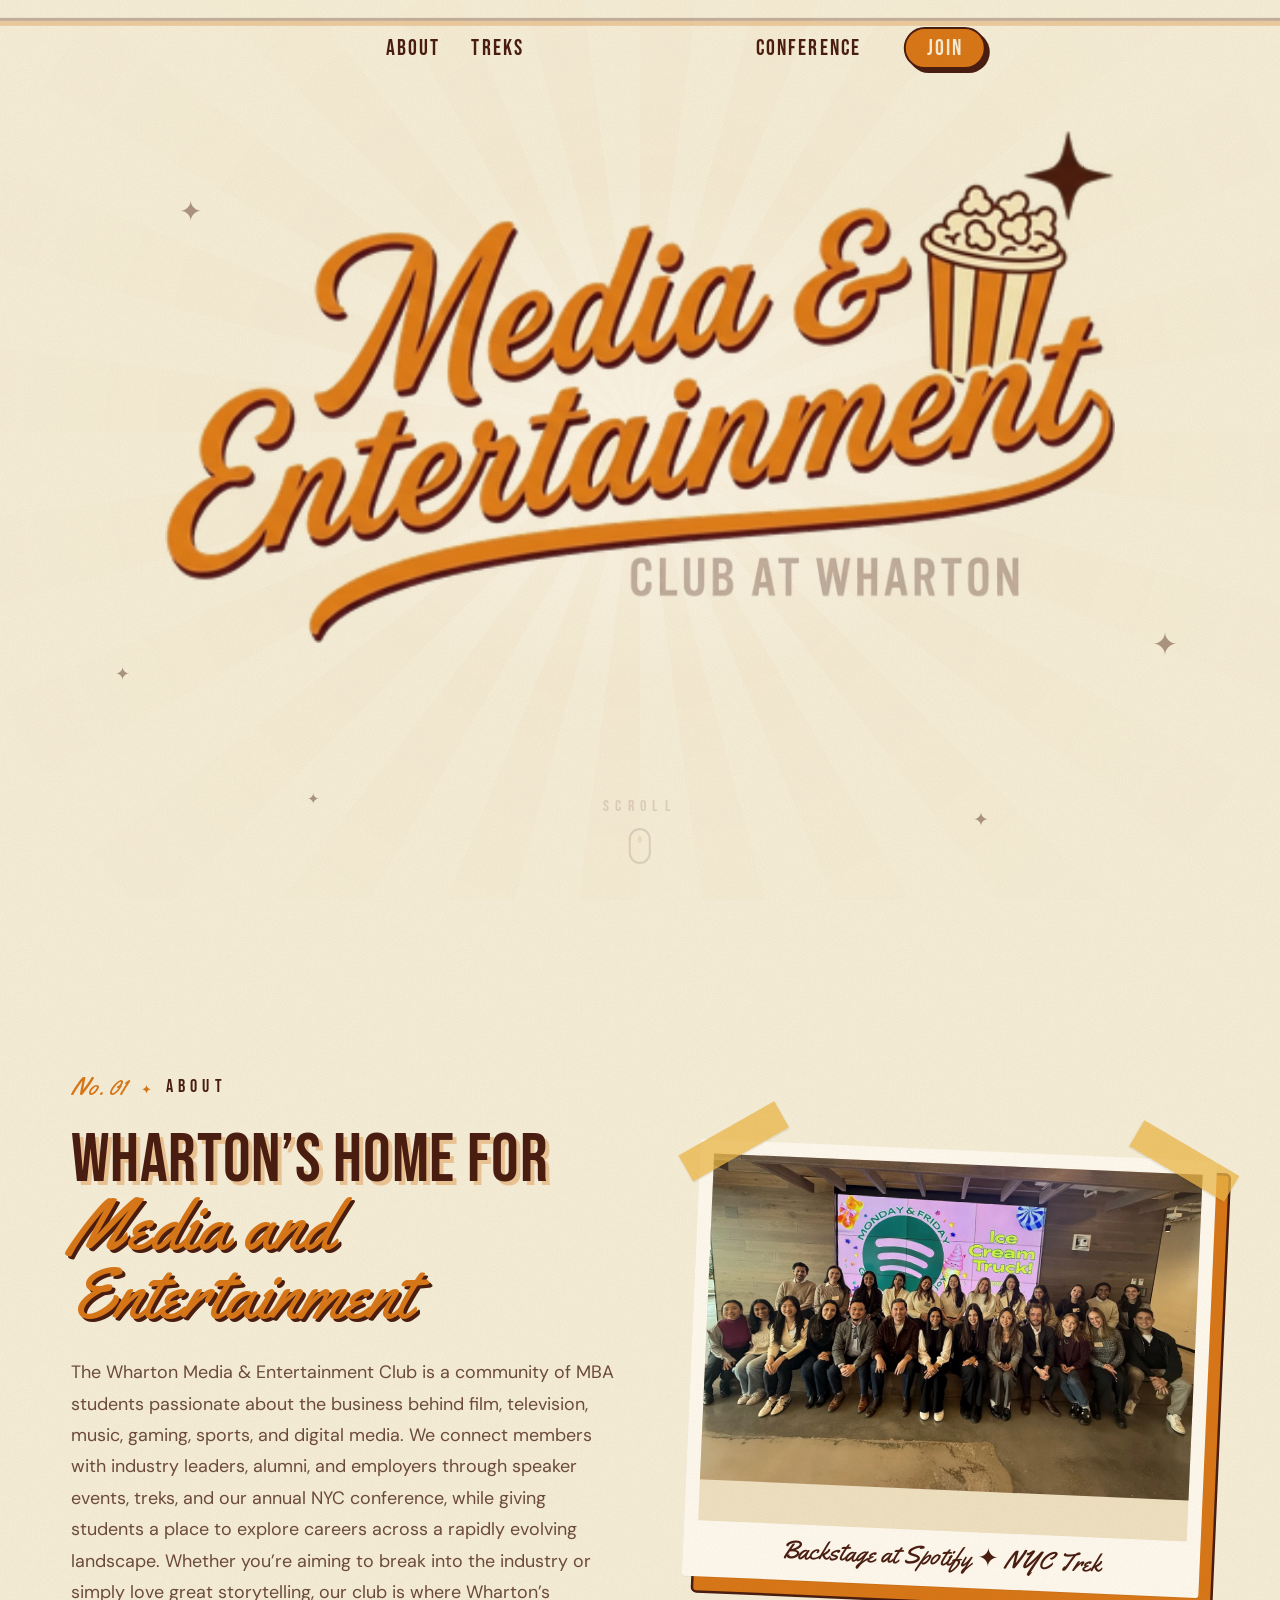
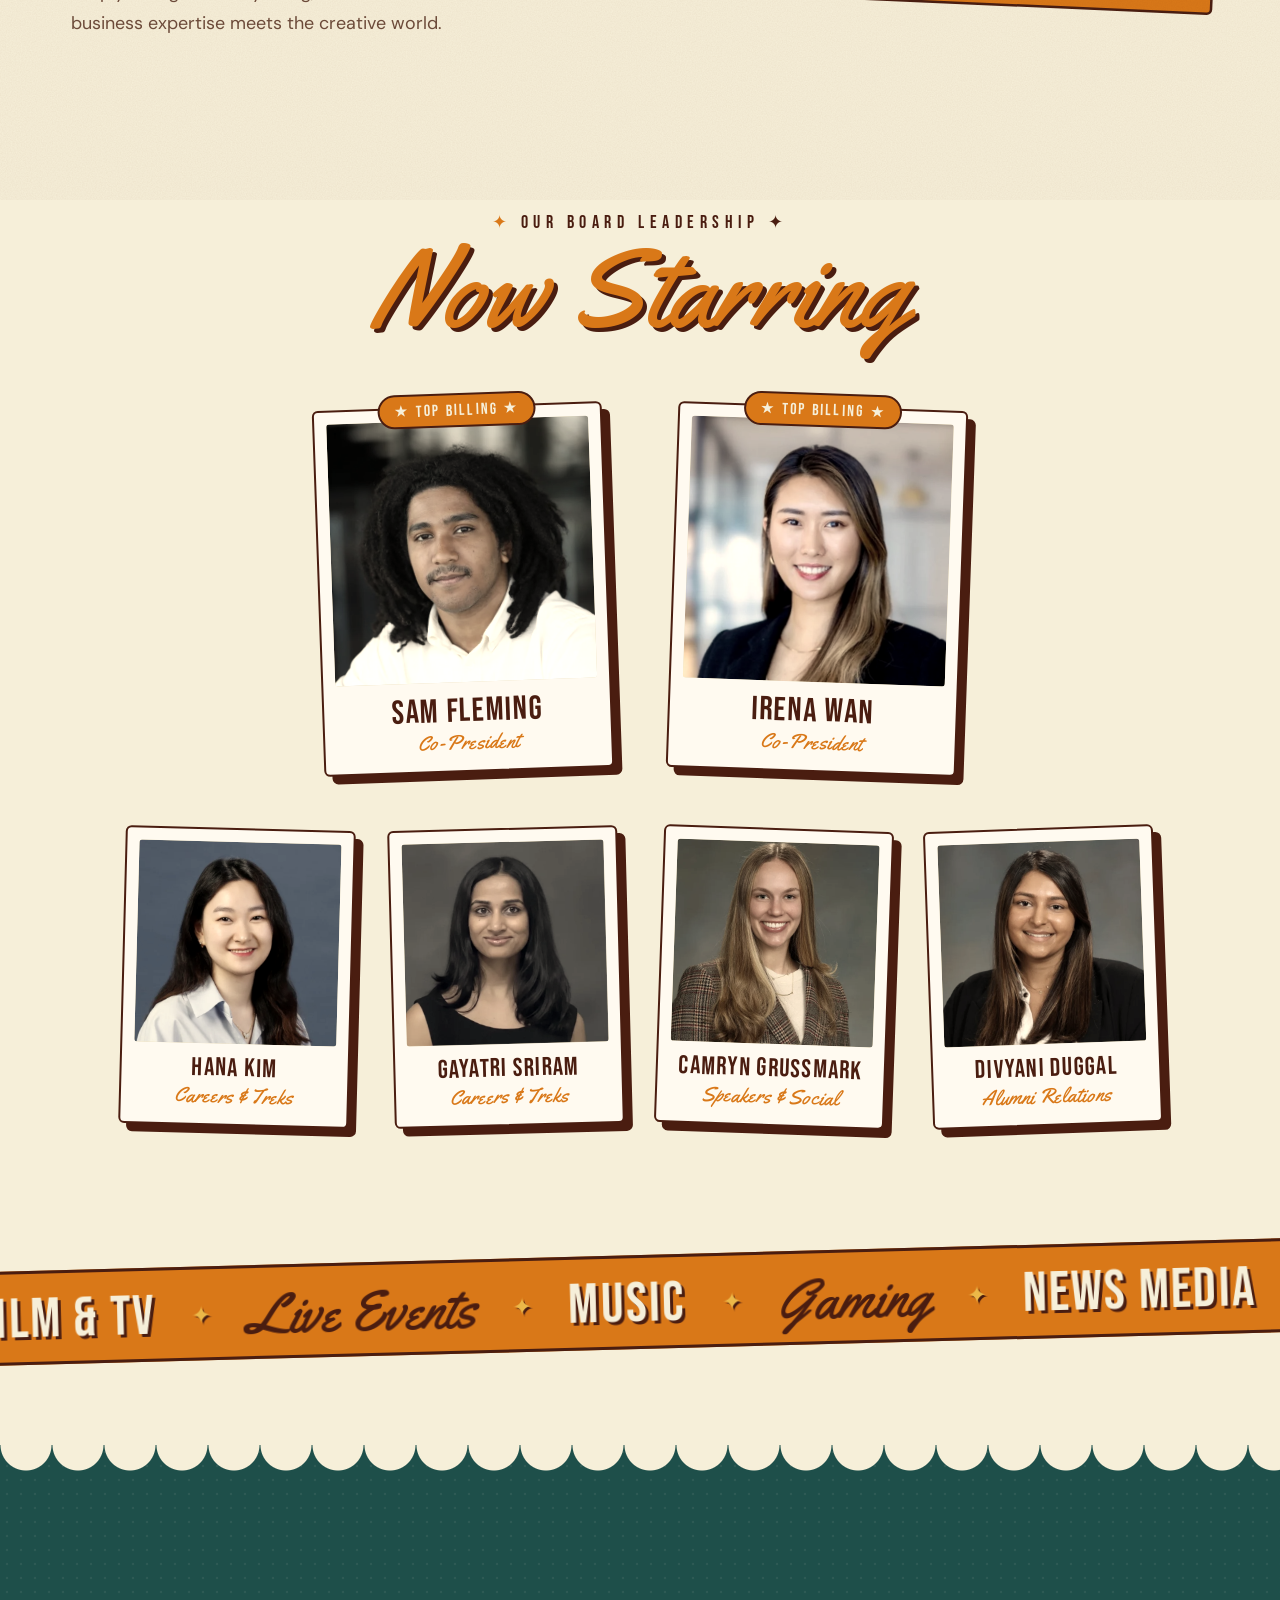
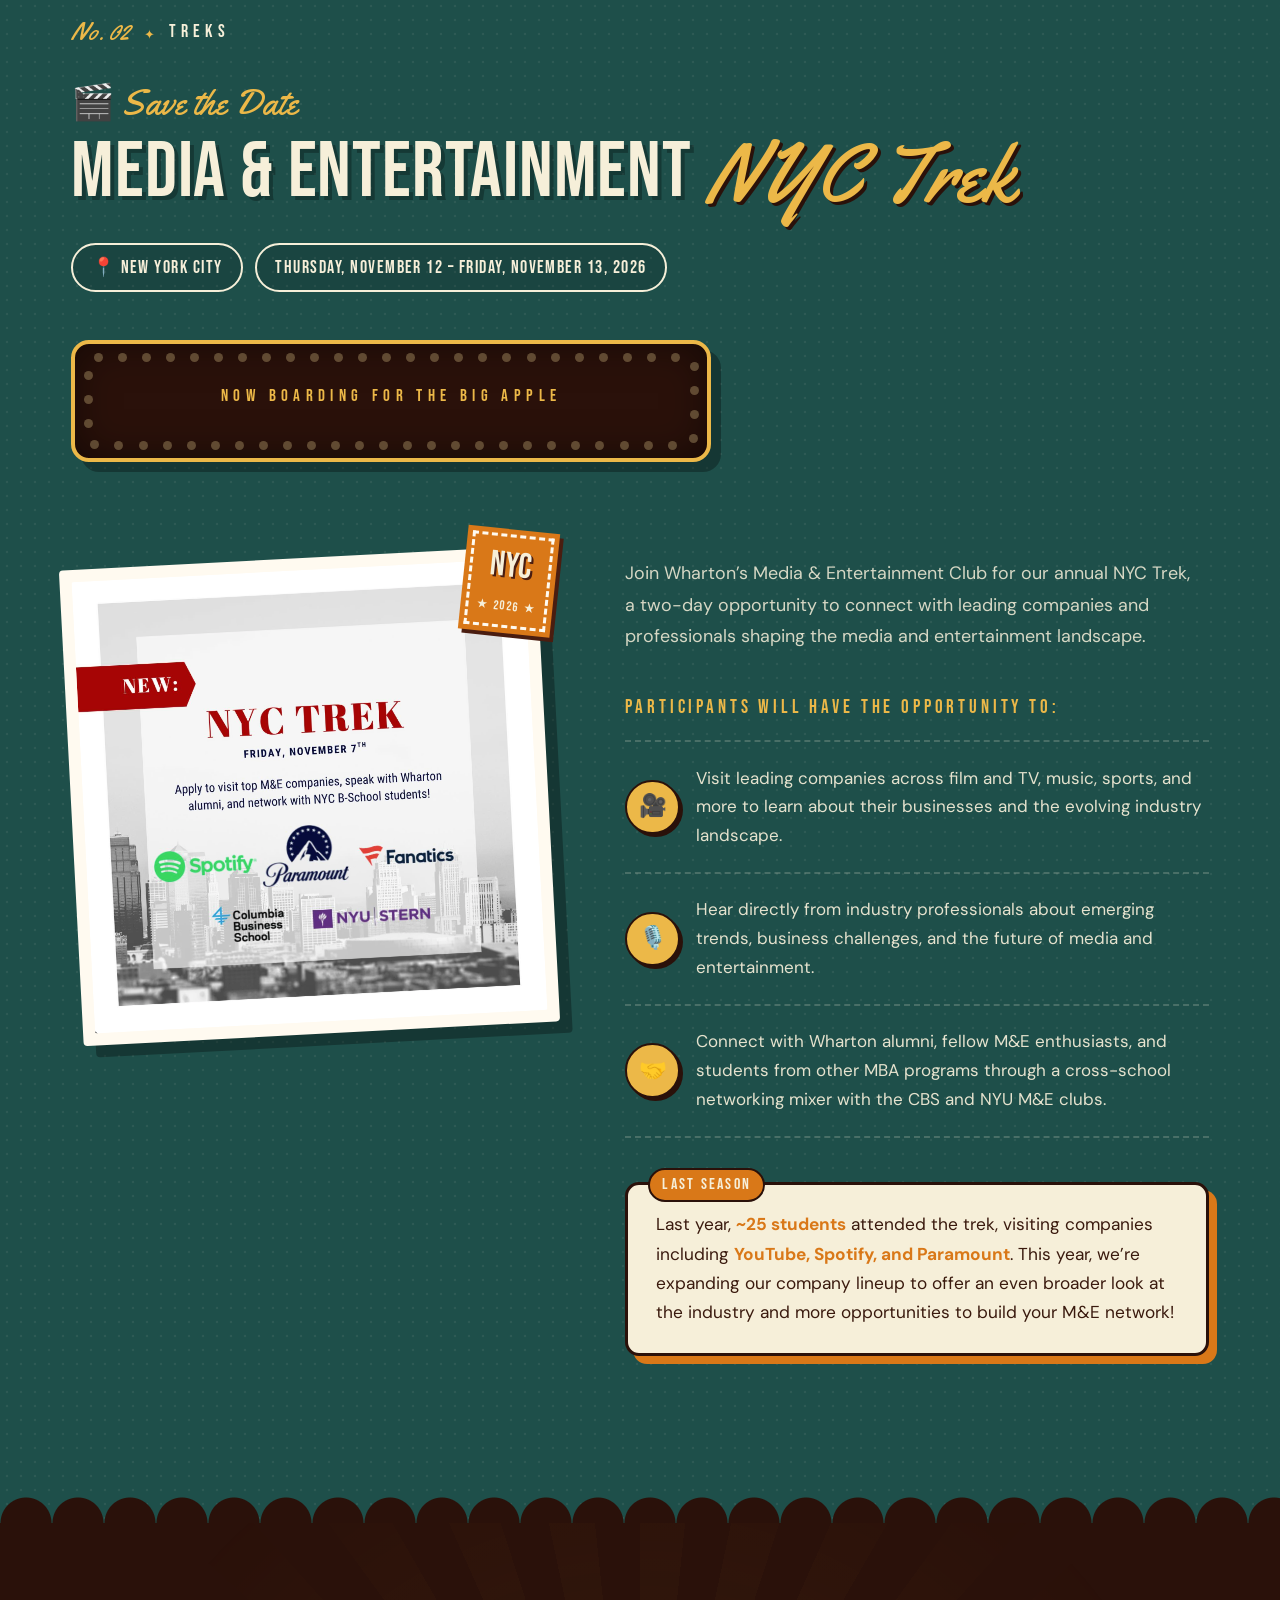
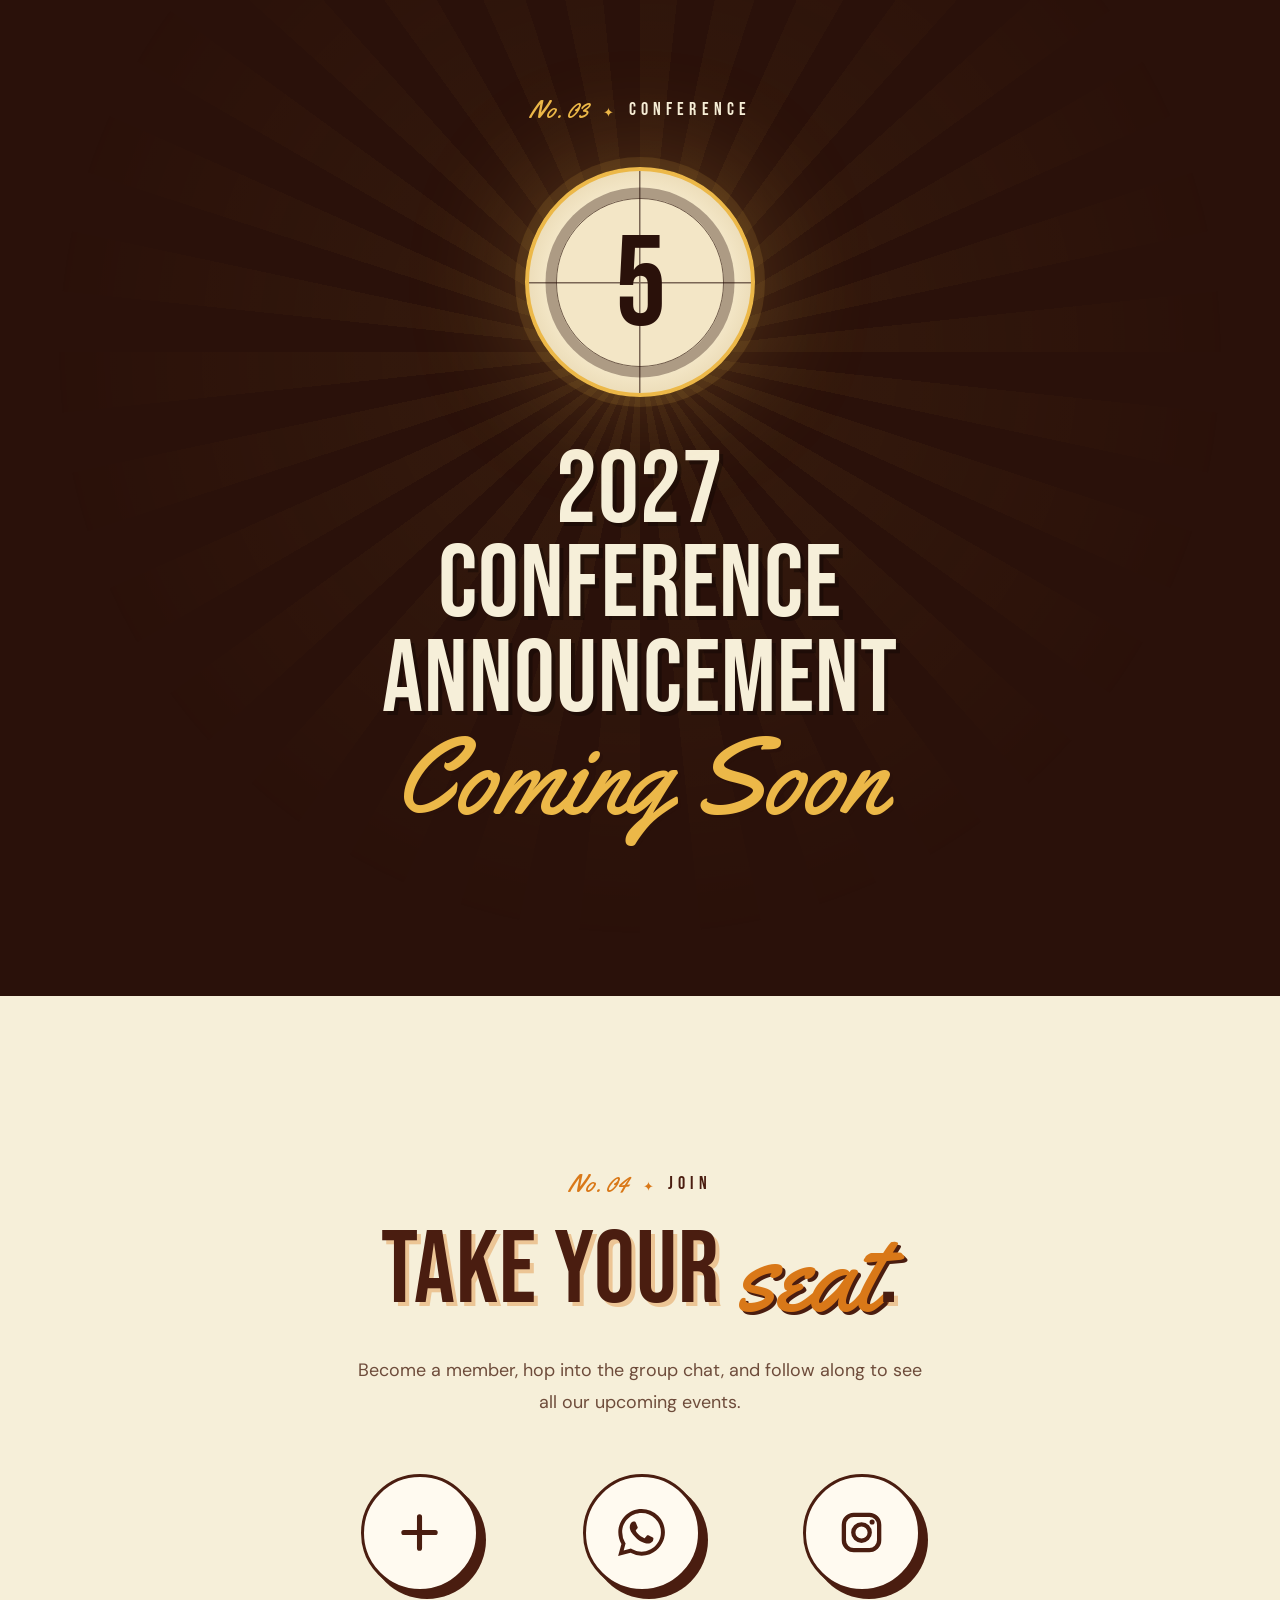
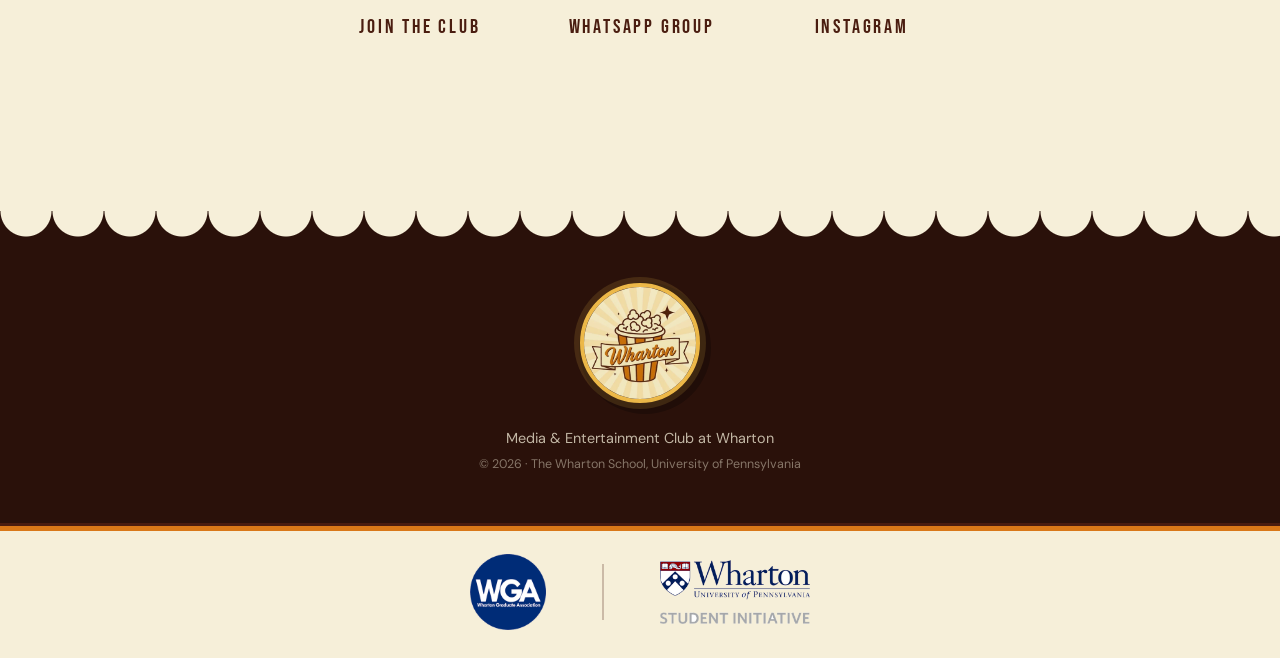
==== commit dde11f25: "Add files via upload" ====
--- a/index.html
+++ b/index.html
@@ -6,7 +6,9 @@
   <title>Media &amp; Entertainment Club at Wharton</title>
   <meta name="description" content="The Wharton MBA Media & Entertainment Club — film/TV, live events, music, gaming, news media, and the M&E industry at-large." />
   <meta name="theme-color" content="#f6efd9" />
-  <link rel="icon" type="image/png" href="images/logo-small.png" />
+  <link rel="icon" type="image/png" sizes="32x32" href="images/favicon-32.png" />
+  <link rel="icon" type="image/png" sizes="192x192" href="images/favicon-192.png" />
+  <link rel="apple-touch-icon" href="images/apple-touch-icon.png" />
 
   <link rel="preconnect" href="https://fonts.googleapis.com" />
   <link rel="preconnect" href="https://fonts.gstatic.com" crossorigin />
@@ -83,9 +85,9 @@
       <div class="container about__grid">
         <div class="about__text">
           <p class="eyebrow" data-reveal><span>No. 01</span> About</p>
-          <h2 class="display" data-split>Where culture <em>meets</em> capital.</h2>
+          <h2 class="display" data-split>Wharton’s Home for <em>Media and Entertainment</em></h2>
           <p class="lead" data-reveal style="--d:.15s">
-            We welcome all those interested in film/TV, live events, music, gaming, news media, and the M&amp;E industry at-large. Our mission is to help members learn more about M&amp;E, build relationships with industry professionals, and pursue career opportunities.
+            The Wharton Media &amp; Entertainment Club is a community of MBA students passionate about the business behind film, television, music, gaming, sports, and digital media. We connect members with industry leaders, alumni, and employers through speaker events, treks, and our annual NYC conference, while giving students a place to explore careers across a rapidly evolving landscape. Whether you’re aiming to break into the industry or simply love great storytelling, our club is where Wharton’s business expertise meets the creative world.
           </p>
         </div>
 
@@ -94,11 +96,61 @@
             <span class="tape tape--l" aria-hidden="true"></span>
             <span class="tape tape--r" aria-hidden="true"></span>
             <div class="snapshot__img">
-              <img src="images/about.webp" alt="Media &amp; Entertainment Club members at the Breaking Boundaries conference" loading="lazy" data-parallax="0.06" />
+              <img src="images/about.webp" alt="Media &amp; Entertainment Club members gathered in front of the Spotify logo during a company visit" loading="lazy" data-parallax="0.06" />
             </div>
-            <figcaption>Breaking Boundaries ✦ Where Culture Meets Capital</figcaption>
+            <figcaption>Backstage at Spotify ✦ NYC Trek</figcaption>
           </div>
         </figure>
+      </div>
+
+      <!-- Now Starring: board leadership -->
+      <div class="cast container">
+        <div class="cast__head" data-reveal>
+          <p class="cast__over">✦ Our Board Leadership ✦</p>
+          <h3 class="cast__title">Now Starring</h3>
+        </div>
+
+        <ul class="cast__grid cast__grid--leads">
+          <li class="star star--lead" data-reveal style="--r:-2deg">
+            <figure class="star__card">
+              <div class="star__photo"><img src="images/board/sam-fleming.webp" alt="Sam Fleming" loading="lazy" /></div>
+              <figcaption><span class="star__name">Sam Fleming</span><span class="star__role">Co-President</span></figcaption>
+            </figure>
+          </li>
+          <li class="star star--lead" data-reveal style="--d:.1s; --r:2deg">
+            <figure class="star__card">
+              <div class="star__photo"><img src="images/board/irena-wan.webp" alt="Irena Wan" loading="lazy" /></div>
+              <figcaption><span class="star__name">Irena Wan</span><span class="star__role">Co-President</span></figcaption>
+            </figure>
+          </li>
+        </ul>
+
+        <ul class="cast__grid">
+          <li class="star" data-reveal style="--r:1.5deg">
+            <figure class="star__card">
+              <div class="star__photo"><img src="images/board/hana-kim.webp" alt="Hana Kim" loading="lazy" /></div>
+              <figcaption><span class="star__name">Hana Kim</span><span class="star__role">Careers &amp; Treks</span></figcaption>
+            </figure>
+          </li>
+          <li class="star" data-reveal style="--d:.08s; --r:-1.5deg">
+            <figure class="star__card">
+              <div class="star__photo"><img src="images/board/gayatri-sriram.webp" alt="Gayatri Sriram" loading="lazy" /></div>
+              <figcaption><span class="star__name">Gayatri Sriram</span><span class="star__role">Careers &amp; Treks</span></figcaption>
+            </figure>
+          </li>
+          <li class="star" data-reveal style="--d:.16s; --r:2deg">
+            <figure class="star__card">
+              <div class="star__photo"><img src="images/board/camryn-grussmark.webp" alt="Camryn Grussmark" loading="lazy" /></div>
+              <figcaption><span class="star__name">Camryn Grussmark</span><span class="star__role">Speakers &amp; Social</span></figcaption>
+            </figure>
+          </li>
+          <li class="star" data-reveal style="--d:.24s; --r:-2deg">
+            <figure class="star__card">
+              <div class="star__photo"><img src="images/board/divyani-duggal.webp" alt="Divyani Duggal" loading="lazy" /></div>
+              <figcaption><span class="star__name">Divyani Duggal</span><span class="star__role">Alumni Relations</span></figcaption>
+            </figure>
+          </li>
+        </ul>
       </div>
 
       <div class="marquee" aria-hidden="true">
@@ -222,10 +274,17 @@
 
   <footer class="footer">
     <div class="container footer__inner">
-      <img src="images/logo-small.png" alt="" class="footer__logo" loading="lazy" />
+      <img src="images/popcorn.webp" alt="" class="footer__logo" loading="lazy" />
       <p>Media &amp; Entertainment Club at Wharton</p>
       <p class="footer__small">© <span id="year">2026</span> · The Wharton School, University of Pennsylvania</p>
     </div>
+    <div class="partners">
+      <div class="container partners__inner">
+        <img src="images/wga.png" alt="Wharton Graduate Association" class="partners__wga" loading="lazy" />
+        <span class="partners__rule" aria-hidden="true"></span>
+        <img src="images/wharton.png" alt="Wharton, University of Pennsylvania — Student Initiative" class="partners__wharton" loading="lazy" />
+      </div>
+    </div>
   </footer>
 
   <script src="script.js"></script>
--- a/styles.css
+++ b/styles.css
@@ -459,8 +459,8 @@
   display: inline-block;
   overflow: hidden;
   vertical-align: top;
-  padding: .08em .18em .22em .04em;
-  margin: -.08em -.18em -.22em -.04em;
+  padding: .08em .18em .22em .14em;
+  margin: -.08em -.18em -.22em -.14em;
 }
 .w > span {
   display: inline-block;
@@ -471,10 +471,20 @@
 }
 [data-split].is-in .w > span { transform: none; }
 
+/* the script font's swashes and drop shadow reach past each word's edges,
+   so give script words a wider (invisible) window so nothing gets clipped */
+.display em .w {
+  padding-right: .5em;
+  margin-right: -.5em;
+  padding-bottom: .3em;
+  margin-bottom: -.3em;
+}
+
 /* =========================================================
    About
    ========================================================= */
 .about { padding-bottom: 0; }
+.about .display { font-size: clamp(2.9rem, 5.4vw, 5rem); }
 
 .about__grid {
   display: grid;
@@ -499,7 +509,7 @@
 .snapshot:hover { transform: rotate(-3deg) scale(1.02); }
 .snapshot__img {
   overflow: hidden;
-  aspect-ratio: 885 / 561;
+  aspect-ratio: 4 / 3;
   background: var(--cream-2);
 }
 .snapshot__img img {
@@ -528,6 +538,139 @@
 }
 .tape--l { left: -22px; transform: rotate(-32deg); }
 .tape--r { right: -22px; transform: rotate(28deg); }
+
+/* ---------- Now Starring (board) ---------- */
+.cast {
+  margin-top: clamp(5.5rem, 11vw, 8.5rem);
+  text-align: center;
+}
+.cast__over {
+  margin: 0;
+  font-family: var(--display);
+  font-size: 1.15rem;
+  letter-spacing: .3em;
+  color: var(--brown);
+}
+.cast__over::first-letter { color: var(--orange); }
+.cast__title {
+  margin: -.1em 0 0;
+  font-family: var(--script);
+  font-weight: 400;
+  font-size: clamp(3.6rem, 9vw, 7rem);
+  line-height: 1.1;
+  color: var(--orange);
+  text-shadow: 4px 4px 0 var(--brown);
+}
+
+.cast__grid {
+  display: grid;
+  grid-template-columns: repeat(4, minmax(0, 230px));
+  justify-content: center;
+  gap: clamp(1.5rem, 3vw, 2.75rem);
+  margin-top: clamp(2.5rem, 5vw, 3.5rem);
+}
+.cast__grid--leads {
+  grid-template-columns: repeat(2, minmax(0, 290px));
+  gap: clamp(2rem, 5vw, 4.5rem);
+}
+
+/* equal-height cards even when a name wraps */
+.star { display: flex; }
+.star__card {
+  flex: 1;
+  display: flex;
+  flex-direction: column;
+  position: relative;
+  margin: 0;
+  padding: 12px 12px 0;
+  background: var(--paper);
+  border: 2.5px solid var(--brown);
+  border-radius: 6px;
+  box-shadow: 8px 8px 0 var(--brown);
+  transform: rotate(var(--r, 0deg));
+  transition: transform .6s var(--bounce), box-shadow .4s var(--ease);
+}
+.star__card:hover {
+  transform: rotate(0deg) translateY(-8px) scale(1.03);
+  box-shadow: 12px 14px 0 var(--orange);
+}
+
+/* top-billing ribbon for the co-presidents */
+.star--lead .star__card::before {
+  content: "★ Top Billing ★";
+  position: absolute;
+  top: -15px; left: 50%;
+  z-index: 2;
+  transform: translateX(-50%);
+  padding: .2rem .9rem .05rem;
+  background: var(--orange);
+  color: var(--cream);
+  border: 2.5px solid var(--brown);
+  border-radius: 999px;
+  font-family: var(--display);
+  font-size: 1rem;
+  letter-spacing: .14em;
+  white-space: nowrap;
+}
+
+.star__photo {
+  aspect-ratio: 1;
+  overflow: hidden;
+  border-radius: 3px;
+  background: var(--cream-2);
+}
+.star__photo img {
+  width: 100%;
+  height: 100%;
+  object-fit: cover;
+  /* vintage tint that "comes to life" on hover */
+  filter: sepia(.35) saturate(.85) contrast(1.03);
+  transition: filter .6s var(--ease), transform .8s var(--ease);
+}
+.star__card:hover .star__photo img {
+  filter: none;
+  transform: scale(1.05);
+}
+
+.star__photo--soon {
+  display: grid;
+  place-items: center;
+  background: repeating-conic-gradient(from 0deg at 50% 50%, rgba(236, 184, 72, .35) 0deg 10deg, transparent 10deg 20deg), var(--cream);
+}
+.star__photo--soon span {
+  padding: .6rem 1rem .45rem;
+  background: var(--paper);
+  border: 2px dashed var(--brown);
+  border-radius: 6px;
+  font-family: var(--display);
+  font-size: 1.15rem;
+  line-height: 1.1;
+  letter-spacing: .12em;
+  color: var(--brown);
+}
+
+.star__card figcaption {
+  flex: 1;
+  justify-content: center;
+  display: flex;
+  flex-direction: column;
+  align-items: center;
+  padding: .75rem .4rem .9rem;
+}
+.star__name {
+  font-family: var(--display);
+  font-size: clamp(1.35rem, 2vw, 1.65rem);
+  line-height: 1.05;
+  letter-spacing: .05em;
+  color: var(--brown);
+}
+.star--lead .star__name { font-size: clamp(1.6rem, 2.6vw, 2.1rem); }
+.star__role {
+  font-family: var(--script);
+  font-size: 1.3rem;
+  line-height: 1.3;
+  color: var(--orange);
+}
 
 /* marquee band */
 .marquee {
@@ -638,22 +781,32 @@
   border-radius: 18px;
   box-shadow: 10px 10px 0 rgba(0, 0, 0, .3), inset 0 0 40px rgba(0, 0, 0, .5);
 }
+/* bulbs are placed evenly around the border by script.js, so none get clipped */
 .sign__bulbs {
   position: absolute;
-  inset: 5px;
-  padding: 14px;
-  border-radius: 12px;
-  background: radial-gradient(circle, var(--bulb) 0 3.6px, rgba(255, 207, 106, .35) 4.6px, transparent 6px) 0 0 / 22px 22px;
-  -webkit-mask: linear-gradient(#000 0 0) content-box, linear-gradient(#000 0 0);
-  -webkit-mask-composite: xor;
-  mask: linear-gradient(#000 0 0) content-box exclude, linear-gradient(#000 0 0);
-  filter: drop-shadow(0 0 4px rgba(255, 207, 106, .9));
-  animation: chase .7s steps(1) infinite;
+  inset: 0;
   pointer-events: none;
 }
-@keyframes chase {
-  0%   { background-position: 0 0; }
-  50%  { background-position: 11px 11px; }
+.bulb {
+  position: absolute;
+  width: 9px;
+  height: 9px;
+  margin: -4.5px 0 0 -4.5px;
+  border-radius: 50%;
+  background: rgba(255, 231, 163, .28);
+  animation: bulb .9s steps(1) infinite;
+  animation-delay: calc(var(--k) * -.3s);
+}
+/* each bulb is lit for one third of the cycle, offset by its position: a chasing marquee */
+@keyframes bulb {
+  0% {
+    background: var(--bulb);
+    box-shadow: 0 0 6px 2px rgba(255, 200, 90, .85);
+  }
+  33.34%, 100% {
+    background: rgba(255, 231, 163, .28);
+    box-shadow: none;
+  }
 }
 .sign__label {
   margin: 0 0 1rem;
@@ -970,11 +1123,40 @@
   gap: .25rem;
 }
 .footer__logo {
-  width: 150px;
-  margin-bottom: 1rem;
-}
+  width: 120px;
+  height: 120px;
+  margin-bottom: 1.25rem;
+  border-radius: 50%;
+  border: 4px solid var(--mustard);
+  box-shadow: 0 0 0 6px rgba(236, 184, 72, .15), 5px 5px 0 6px rgba(0, 0, 0, .25);
+  transition: transform .6s var(--bounce);
+}
+.footer__logo:hover { transform: rotate(-8deg) scale(1.06); }
 .footer p { margin: 0; }
 .footer__small { font-size: .78rem; opacity: .6; }
+
+/* WGA + Wharton logos on a cream strip at the very bottom */
+.partners {
+  margin-top: 3rem;
+  margin-bottom: -3rem;
+  padding: 1.75rem 0;
+  background: var(--cream);
+  border-top: 3px solid var(--brown);
+  box-shadow: inset 0 5px 0 var(--orange);
+}
+.partners__inner {
+  display: flex;
+  align-items: center;
+  justify-content: center;
+  gap: clamp(1.5rem, 5vw, 3.5rem);
+}
+.partners__wga { height: 76px; width: auto; }
+.partners__wharton { height: 64px; width: auto; }
+.partners__rule {
+  width: 2px;
+  height: 56px;
+  background: rgba(74, 29, 16, .25);
+}
 
 /* =========================================================
    Mobile menu
@@ -1044,6 +1226,8 @@
 
   .about__media { padding: 0 .75rem; }
 
+  .cast__grid { grid-template-columns: repeat(2, minmax(0, 230px)); }
+
   .trek__media {
     position: relative;
     top: 0;
@@ -1063,6 +1247,14 @@
   .join__links { gap: 1rem; flex-wrap: nowrap; }
   .join__links li > span { font-size: 1rem; letter-spacing: .06em; white-space: nowrap; }
   .icon-btn { width: 84px; box-shadow: 5px 5px 0 var(--brown); }
+  .cast__grid { gap: 1.5rem 1.1rem; }
+  .star__card { padding: 8px 8px 0; box-shadow: 5px 5px 0 var(--brown); }
+  .star__role { font-size: 1.1rem; }
+  .star--lead .star__card::before { font-size: .85rem; letter-spacing: .08em; }
+  .star__photo--soon span { font-size: .95rem; padding: .45rem .6rem .35rem; }
+  .partners__wga { height: 56px; }
+  .partners__wharton { height: 46px; }
+  .partners__rule { height: 40px; }
 }
 
 @media (prefers-reduced-motion: reduce) {
@@ -1073,4 +1265,5 @@
     transition-delay: 0s !important;
   }
   .grain { display: none; }
-}
+  .bulb { background: var(--bulb); box-shadow: 0 0 6px 2px rgba(255, 200, 90, .85); }
+}
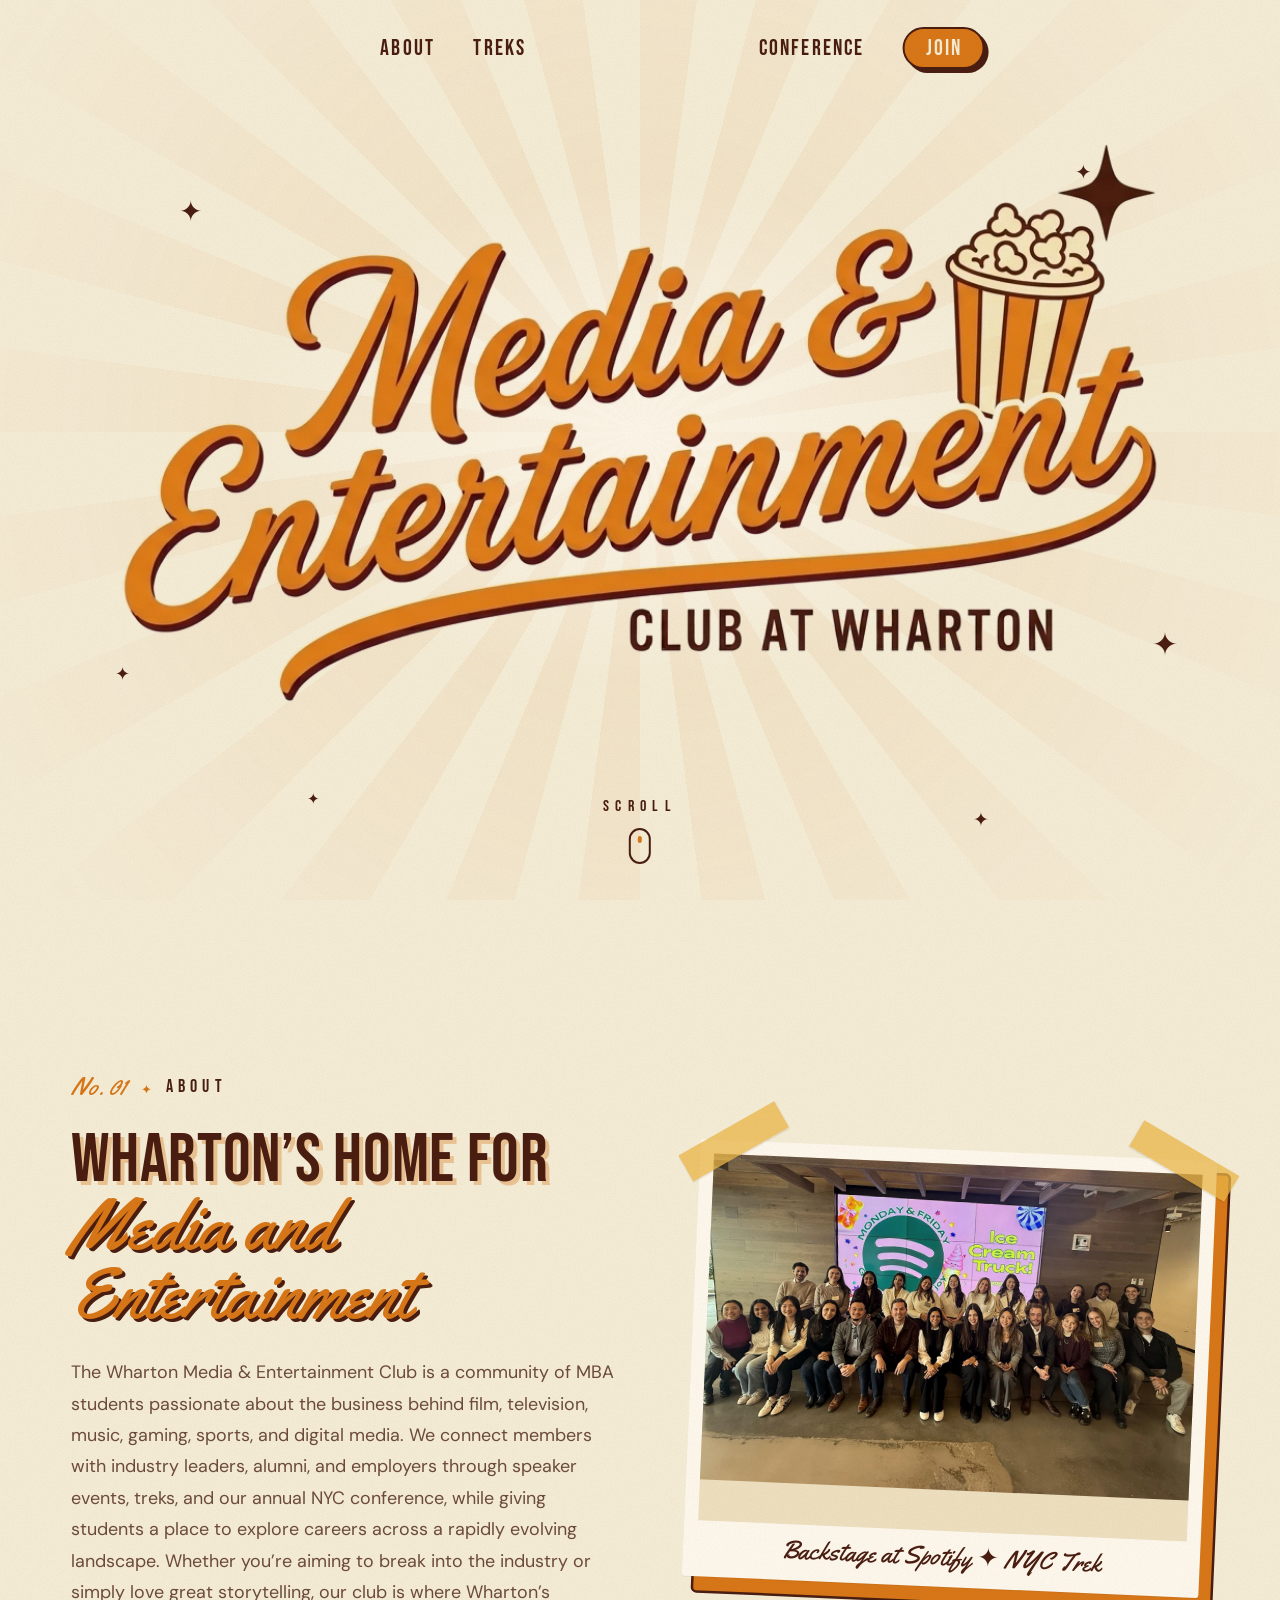
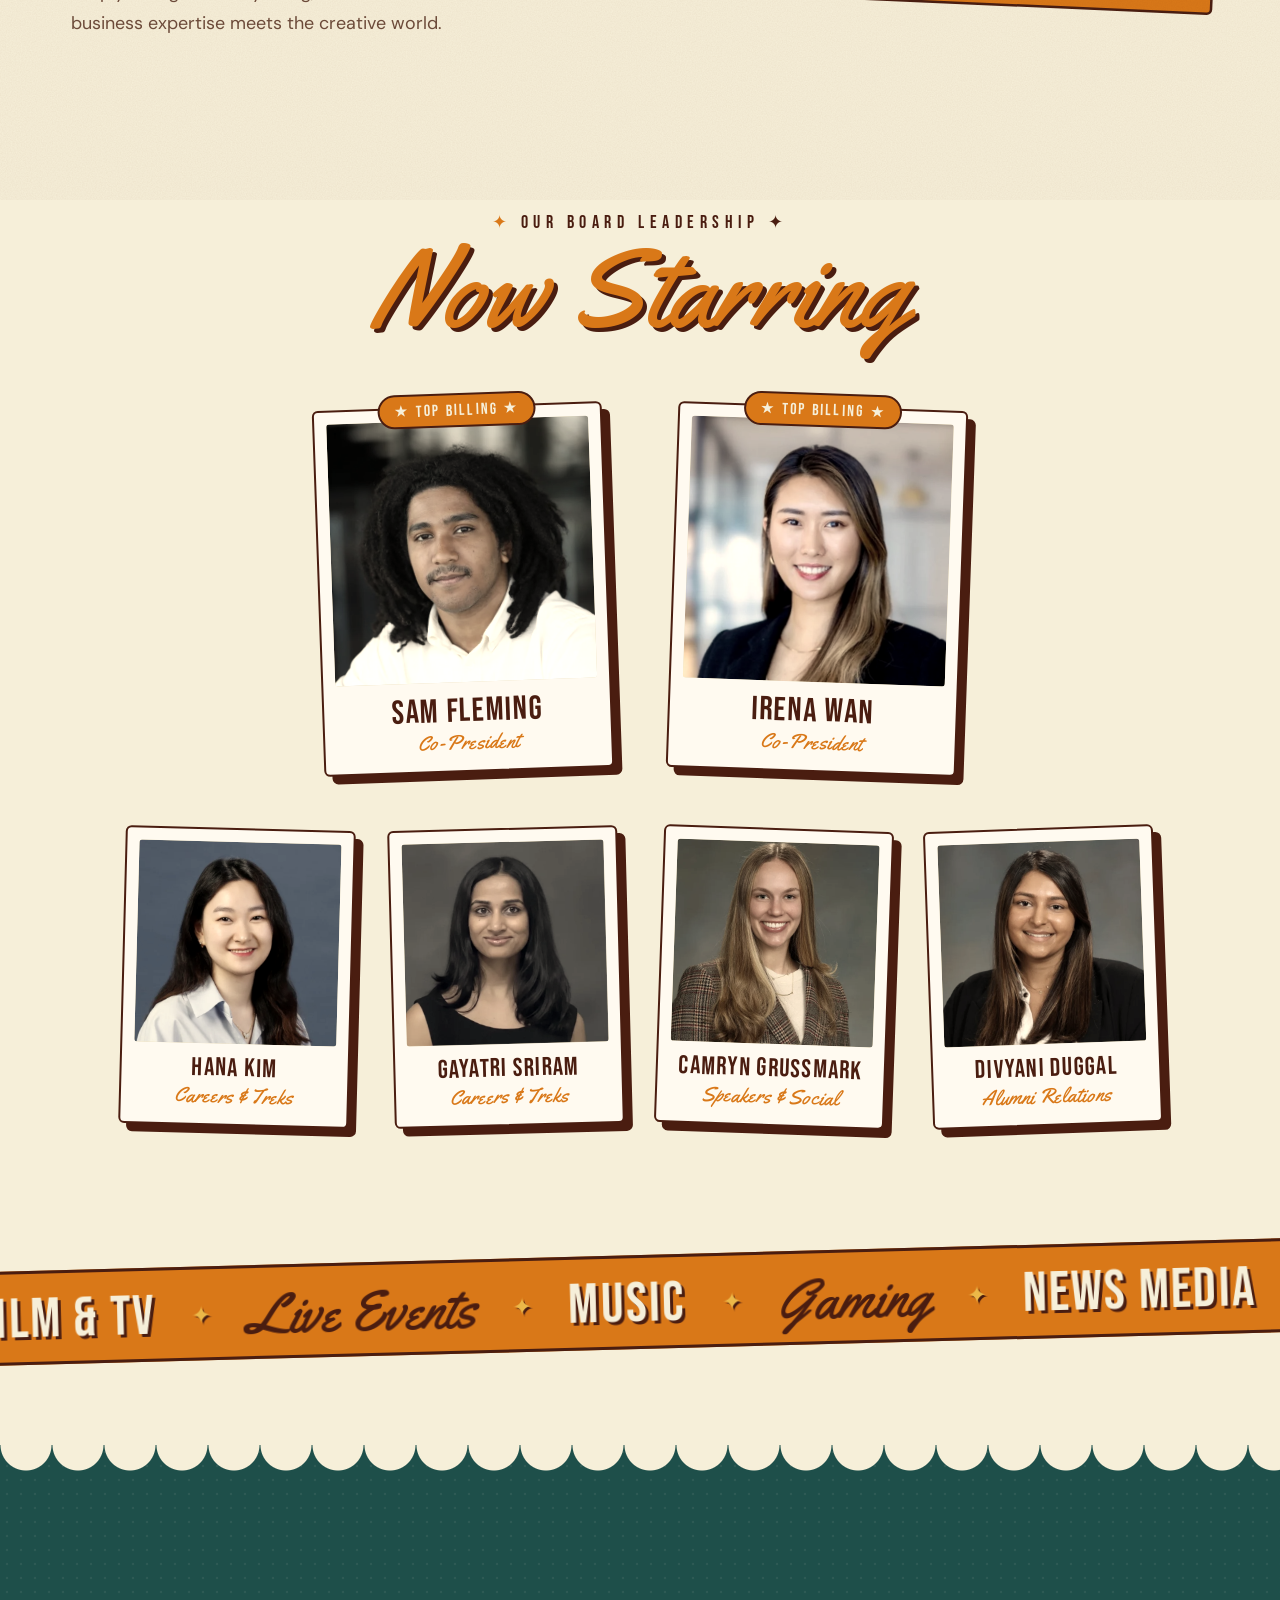
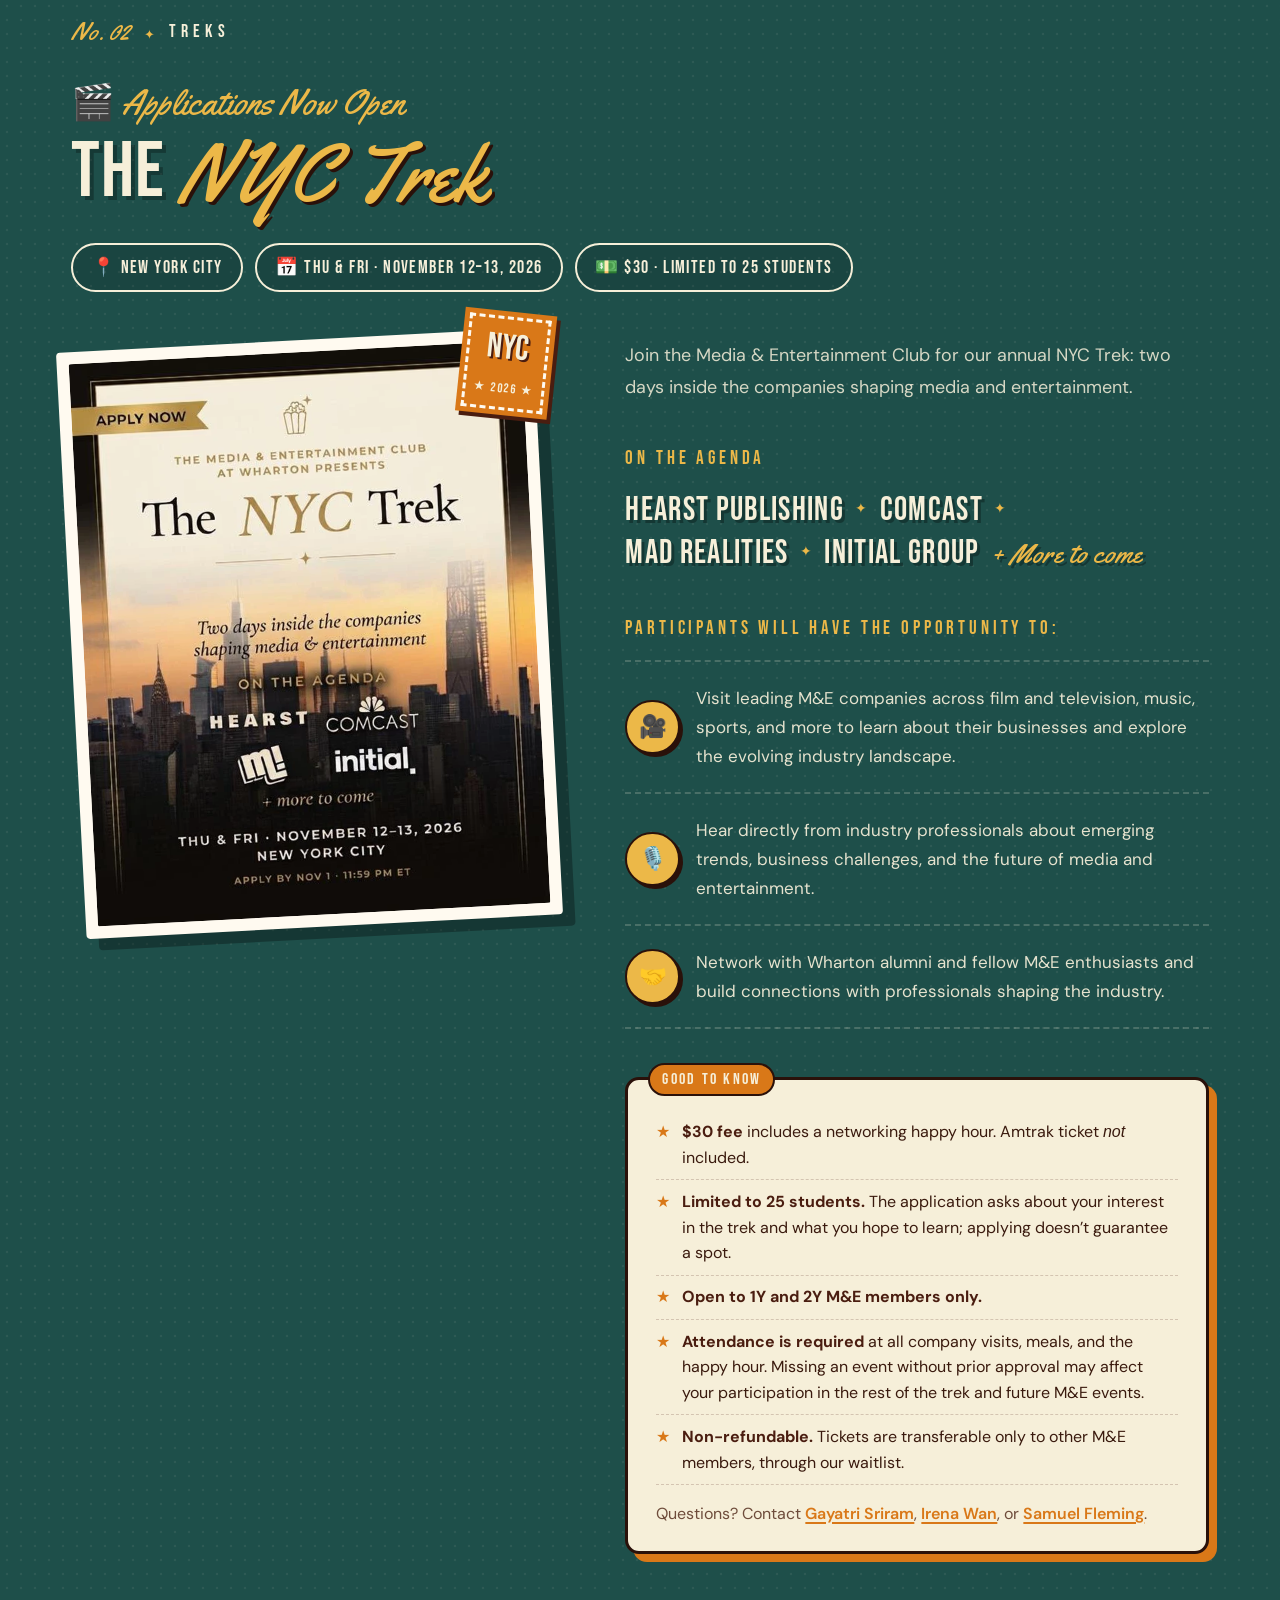
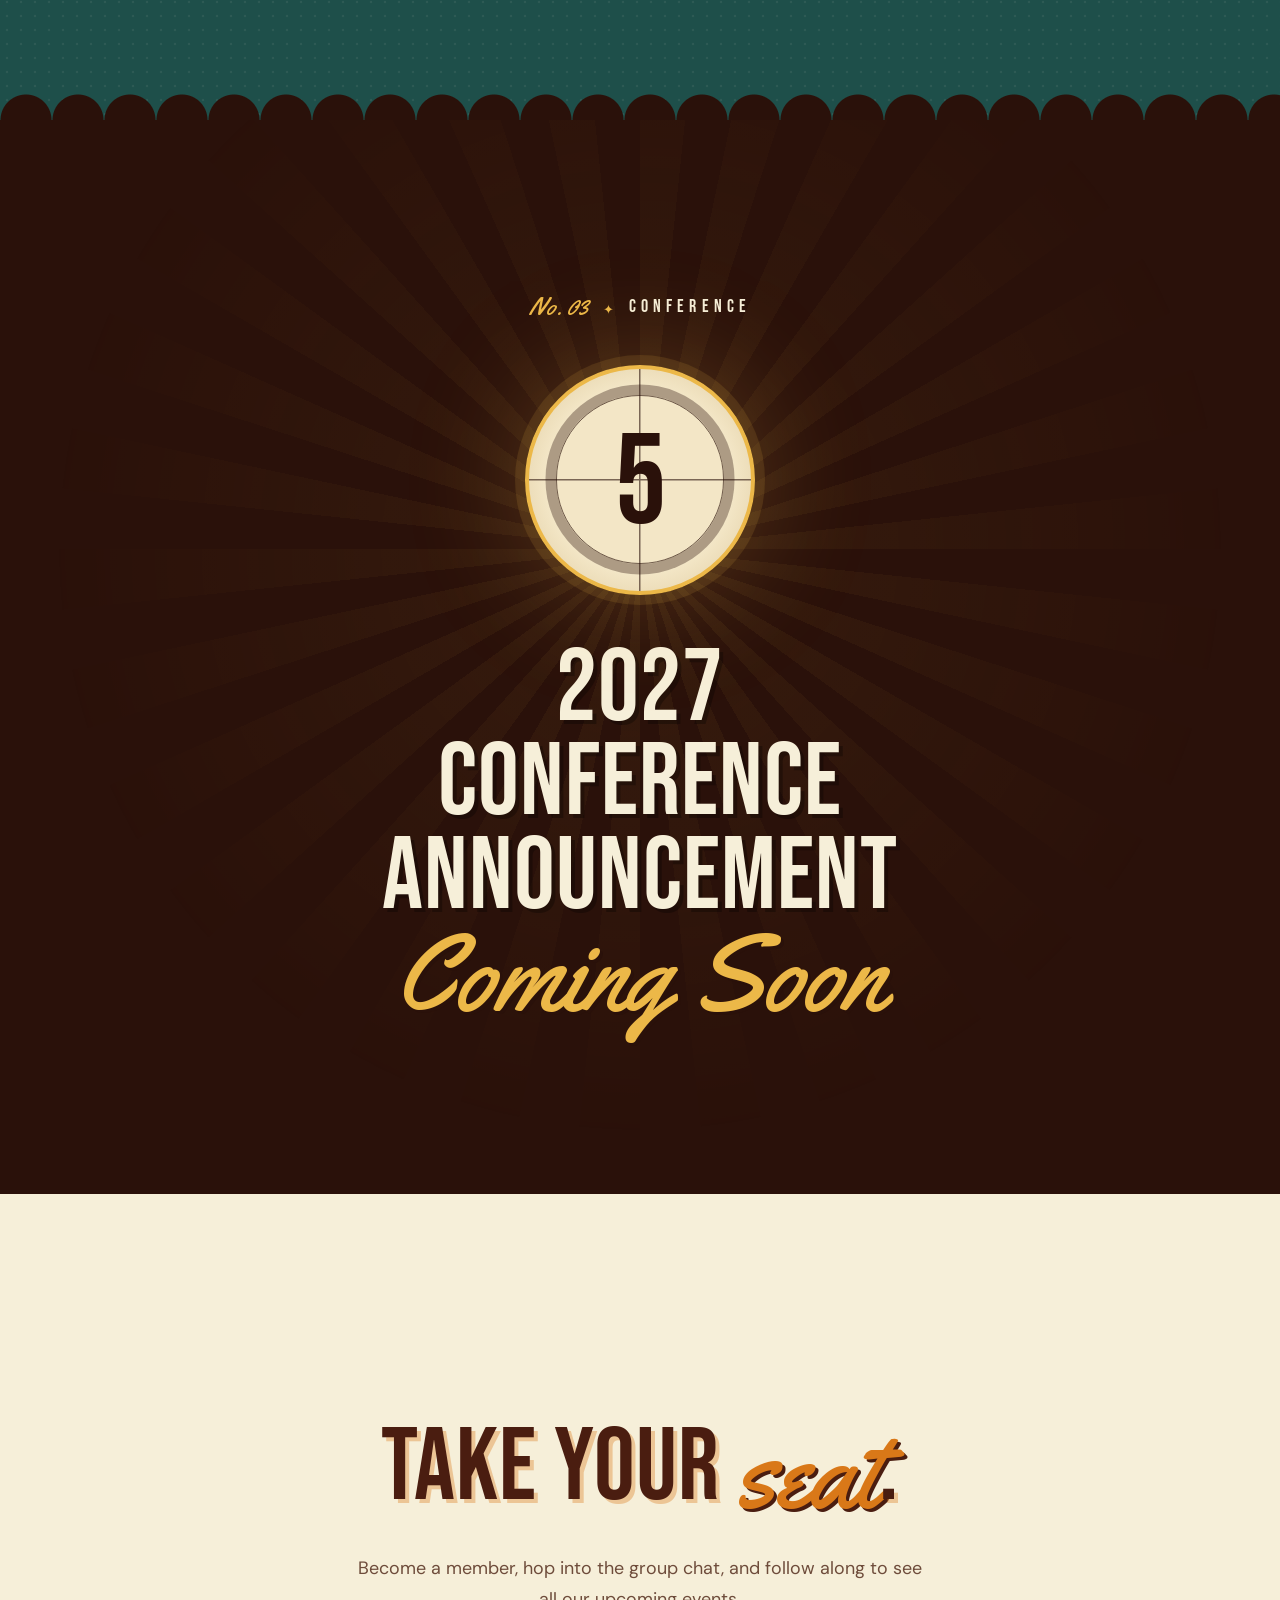
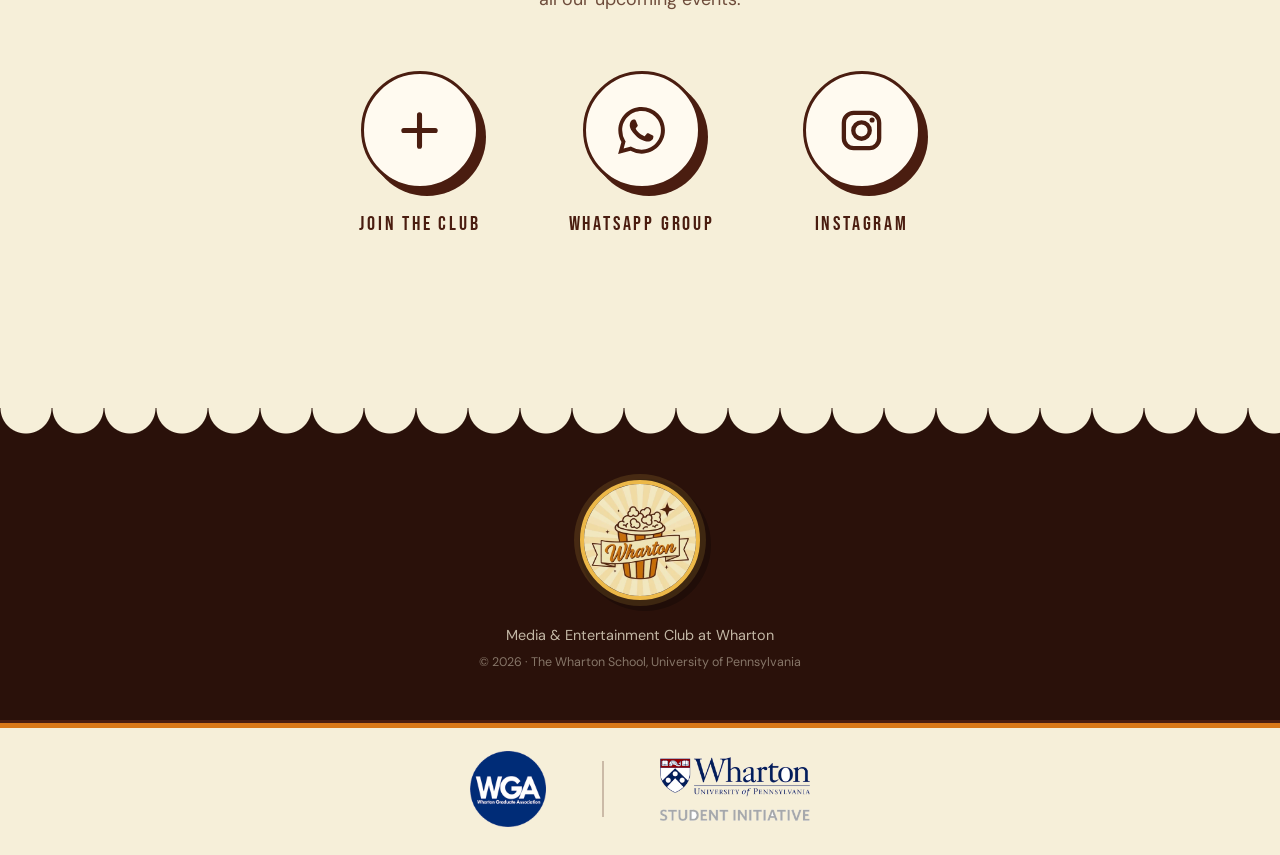
==== commit 62c5620a: "Add files via upload" ====
--- a/index.html
+++ b/index.html
@@ -166,44 +166,55 @@
       <div class="wave wave--top" aria-hidden="true"></div>
       <div class="container">
         <p class="eyebrow eyebrow--light" data-reveal><span>No. 02</span> Treks</p>
-        <p class="kicker" data-reveal>🎬 Save the Date</p>
-        <h2 class="display display--light" data-split>Media &amp; Entertainment <em>NYC Trek</em></h2>
+        <p class="kicker" data-reveal>🎬 Applications Now Open</p>
+        <h2 class="display display--light" data-split>The <em>NYC Trek</em></h2>
 
         <div class="trek__meta" data-reveal>
           <span class="chip">📍 New York City</span>
-          <span class="chip">Thursday, November 12 – Friday, November 13, 2026</span>
+          <span class="chip">📅 Thu &amp; Fri · November 12–13, 2026</span>
+          <span class="chip">💵 $30 · Limited to 25 Students</span>
         </div>
 
         <!-- Theater marquee sign with chasing bulbs -->
         <div class="sign" data-reveal>
           <div class="sign__bulbs" aria-hidden="true"></div>
-          <p class="sign__label">Now Boarding For The Big Apple</p>
+          <p class="sign__label" id="countdownLabel">Applications Close In</p>
           <div class="countdown" id="countdown" aria-live="polite">
             <div><strong data-cd="d">--</strong><span>Days</span></div>
             <div><strong data-cd="h">--</strong><span>Hours</span></div>
             <div><strong data-cd="m">--</strong><span>Minutes</span></div>
             <div><strong data-cd="s">--</strong><span>Seconds</span></div>
           </div>
+          <p class="sign__note" id="countdownNote">Apply by <strong>Nov 1 · 11:59 PM ET</strong> · Selected applicants notified by Nov 4</p>
         </div>
 
         <div class="trek__grid">
           <figure class="trek__media" data-reveal="tilt">
             <div class="postcard">
-              <img src="images/trek.png" alt="NYC Trek — visit top M&amp;E companies including Spotify, Paramount and Fanatics, and network with Columbia Business School and NYU Stern students" loading="lazy" />
+              <img src="images/trek-poster.webp" alt="The NYC Trek poster: two days inside the companies shaping media and entertainment. On the agenda: Hearst, Comcast, Mad Realities, Initial, plus more to come. Thursday and Friday, November 12–13, 2026, New York City. Apply by November 1, 11:59 PM ET." loading="lazy" />
               <span class="stamp" aria-hidden="true">NYC<small>★ 2026 ★</small></span>
             </div>
           </figure>
 
           <div class="trek__body">
             <p class="lead lead--light" data-reveal>
-              Join Wharton’s Media &amp; Entertainment Club for our annual NYC Trek, a two-day opportunity to connect with leading companies and professionals shaping the media and entertainment landscape.
+              Join the Media &amp; Entertainment Club for our annual NYC Trek: two days inside the companies shaping media and entertainment.
             </p>
+
+            <p class="trek__subhead" data-reveal>On the Agenda</p>
+            <ul class="agenda" data-reveal>
+              <li>Hearst Publishing</li>
+              <li>Comcast</li>
+              <li>Mad Realities</li>
+              <li>Initial Group</li>
+              <li class="agenda__more">+ More to come</li>
+            </ul>
 
             <p class="trek__subhead" data-reveal>Participants will have the opportunity to:</p>
             <ul class="trek__list">
               <li data-reveal style="--d:.05s">
                 <span class="trek__icon">🎥</span>
-                <p>Visit leading companies across film and TV, music, sports, and more to learn about their businesses and the evolving industry landscape.</p>
+                <p>Visit leading M&amp;E companies across film and television, music, sports, and more to learn about their businesses and explore the evolving industry landscape.</p>
               </li>
               <li data-reveal style="--d:.15s">
                 <span class="trek__icon">🎙️</span>
@@ -211,13 +222,25 @@
               </li>
               <li data-reveal style="--d:.25s">
                 <span class="trek__icon">🤝</span>
-                <p>Connect with Wharton alumni, fellow M&amp;E enthusiasts, and students from other MBA programs through a cross-school networking mixer with the CBS and NYU M&amp;E clubs.</p>
+                <p>Network with Wharton alumni and fellow M&amp;E enthusiasts and build connections with professionals shaping the industry.</p>
               </li>
             </ul>
 
-            <blockquote class="trek__callout" data-reveal>
-              Last year, <strong>~25 students</strong> attended the trek, visiting companies including <strong>YouTube, Spotify, and Paramount</strong>. This year, we’re expanding our company lineup to offer an even broader look at the industry and more opportunities to build your M&amp;E network!
-            </blockquote>
+            <div class="trek__callout" data-reveal>
+              <ul class="fineprint">
+                <li><strong>$30 fee</strong> includes a networking happy hour. Amtrak ticket <em>not</em> included.</li>
+                <li><strong>Limited to 25 students.</strong> The application asks about your interest in the trek and what you hope to learn; applying doesn’t guarantee a spot.</li>
+                <li><strong>Open to 1Y and 2Y M&amp;E members only.</strong></li>
+                <li><strong>Attendance is required</strong> at all company visits, meals, and the happy hour. Missing an event without prior approval may affect your participation in the rest of the trek and future M&amp;E events.</li>
+                <li><strong>Non-refundable.</strong> Tickets are transferable only to other M&amp;E members, through our waitlist.</li>
+              </ul>
+              <p class="fineprint__contact">
+                Questions? Contact
+                <a href="mailto:gayatri1@wharton.upenn.edu">Gayatri Sriram</a>,
+                <a href="mailto:irenawan@wharton.upenn.edu">Irena Wan</a>, or
+                <a href="mailto:fleming5@wharton.upenn.edu">Samuel Fleming</a>.
+              </p>
+            </div>
           </div>
         </div>
       </div>
--- a/styles.css
+++ b/styles.css
@@ -817,6 +817,16 @@
   color: var(--mustard);
 }
 
+.sign__note {
+  margin: 1.1rem 0 0;
+  padding-top: .9rem;
+  border-top: 2px dashed rgba(236, 184, 72, .35);
+  text-align: center;
+  font-size: .95rem;
+  color: rgba(246, 239, 217, .8);
+}
+.sign__note strong { color: var(--bulb); font-weight: 600; }
+
 .countdown {
   display: grid;
   grid-template-columns: repeat(4, minmax(0, 1fr));
@@ -938,20 +948,54 @@
 }
 .trek__list li:hover .trek__icon { transform: rotate(-12deg) scale(1.1); }
 
+/* agenda: letterboard-style lineup */
+.agenda {
+  display: flex;
+  flex-wrap: wrap;
+  align-items: baseline;
+  gap: .35rem 0;
+}
+.agenda li {
+  font-family: var(--display);
+  font-size: clamp(1.7rem, 2.6vw, 2.2rem);
+  line-height: 1.15;
+  letter-spacing: .04em;
+  color: var(--cream);
+  text-shadow: 3px 3px 0 rgba(0, 0, 0, .3);
+}
+.agenda li:not(:last-child)::after {
+  content: "✦";
+  margin: 0 .7rem;
+  font-family: var(--sans);
+  font-size: .9rem;
+  vertical-align: middle;
+  color: var(--mustard);
+  text-shadow: none;
+}
+.agenda li:nth-last-child(2)::after { content: none; }
+.agenda .agenda__more {
+  margin-left: .8rem;
+  font-family: var(--script);
+  font-size: clamp(1.4rem, 2.2vw, 1.75rem);
+  letter-spacing: 0;
+  color: var(--mustard);
+}
+
+/* "Good to Know" ticket card */
 .trek__callout {
   position: relative;
-  margin: 2.75rem 0 0;
-  padding: 1.6rem 1.75rem;
+  margin: 3rem 0 0;
+  padding: 1.9rem 1.75rem 1.5rem;
   background: var(--cream);
   color: var(--ink);
   border: 3px solid var(--brown-deep);
   border-radius: 14px;
   box-shadow: 8px 8px 0 var(--orange);
-  font-size: 1.08rem;
-  line-height: 1.7;
+  font-size: 1rem;
+  line-height: 1.6;
 }
 .trek__callout::before {
-  content: "Last Season";
+  content: "Good to Know";
   position: absolute;
   top: -1.05rem; left: 1.25rem;
   padding: .1rem .75rem;
@@ -963,7 +1007,30 @@
   font-size: 1rem;
   letter-spacing: .14em;
 }
-.trek__callout strong { color: var(--orange); }
+.trek__callout strong { color: var(--brown); }
+.fineprint li {
+  position: relative;
+  padding: .55rem 0 .55rem 1.6rem;
+  border-bottom: 1.5px dashed rgba(74, 29, 16, .2);
+}
+.fineprint li::before {
+  content: "★";
+  position: absolute;
+  left: 0; top: .55rem;
+  color: var(--orange);
+}
+.fineprint__contact {
+  margin: 1rem 0 0;
+  color: var(--muted);
+}
+.fineprint__contact a {
+  color: var(--orange);
+  font-weight: 600;
+  text-decoration: underline;
+  text-decoration-thickness: 2px;
+  text-underline-offset: 3px;
+}
+.fineprint__contact a:hover { color: var(--brown); }
 
 /* =========================================================
    Conference
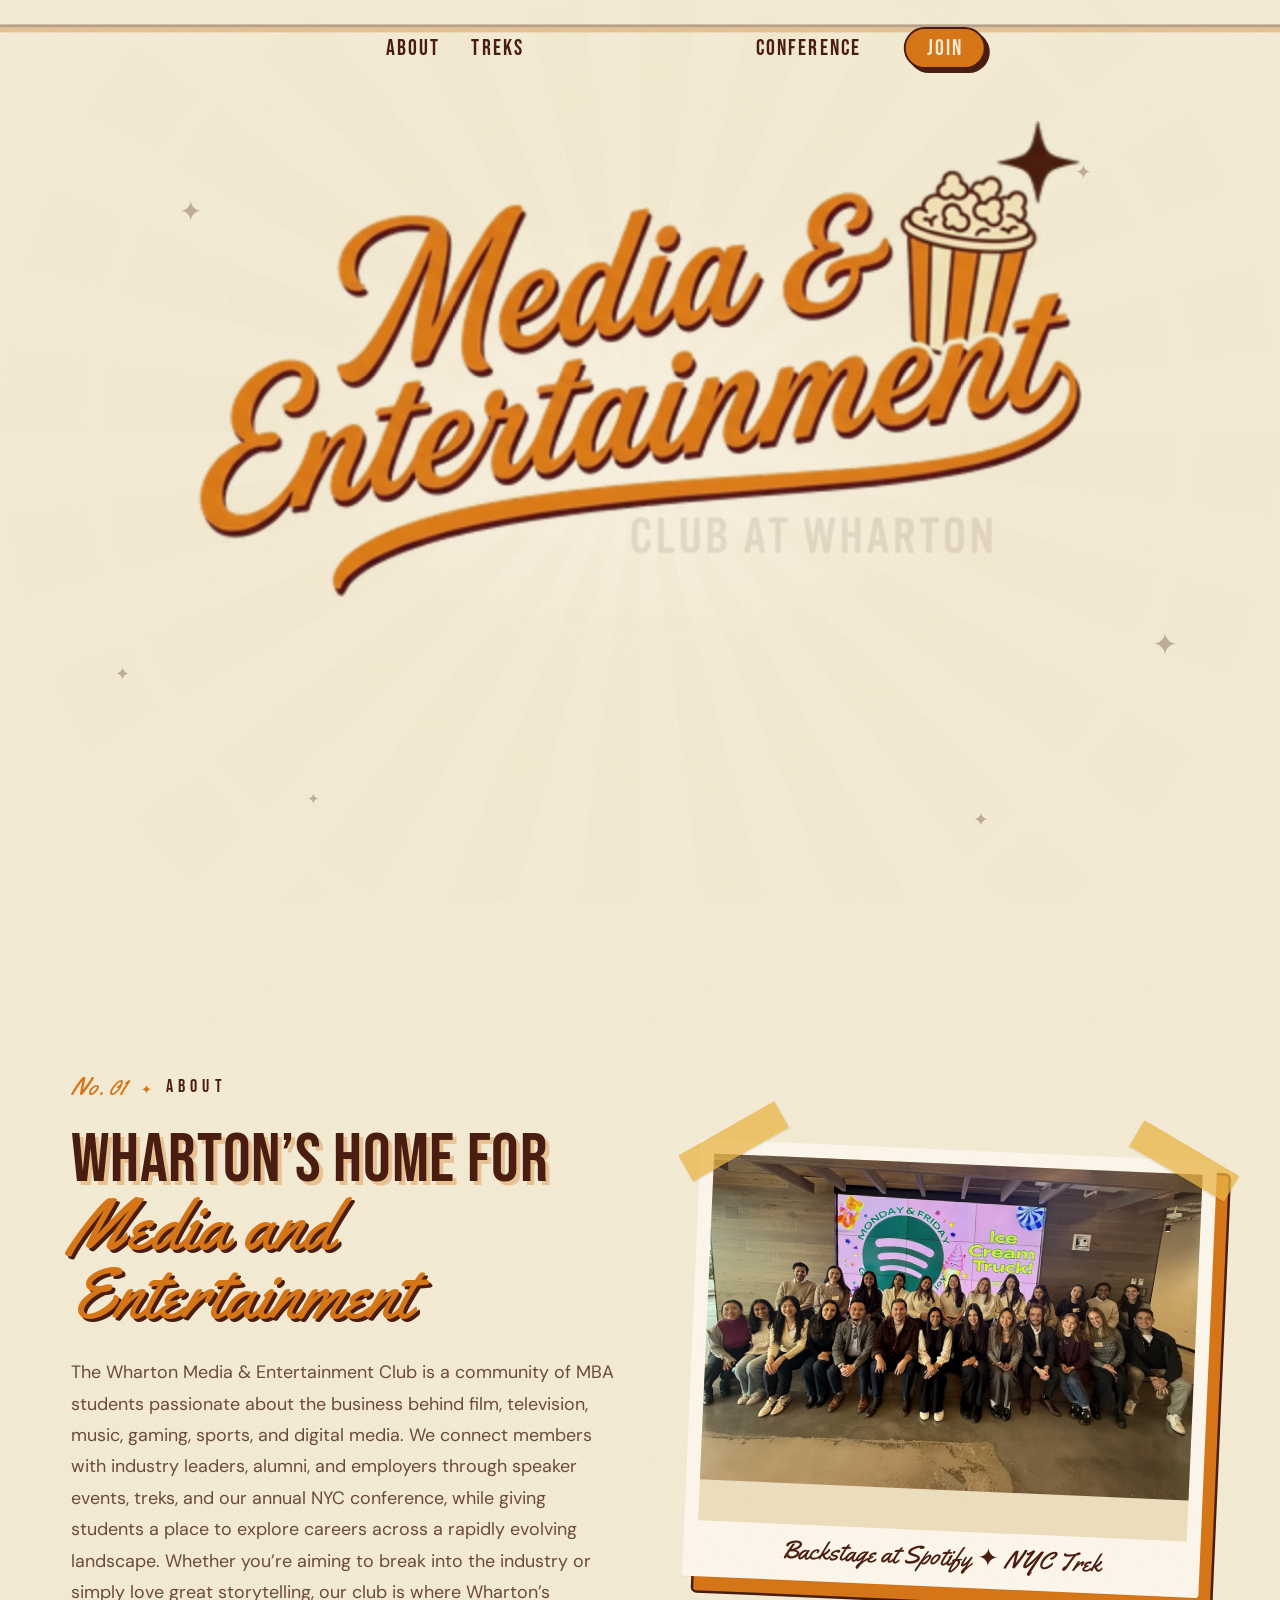
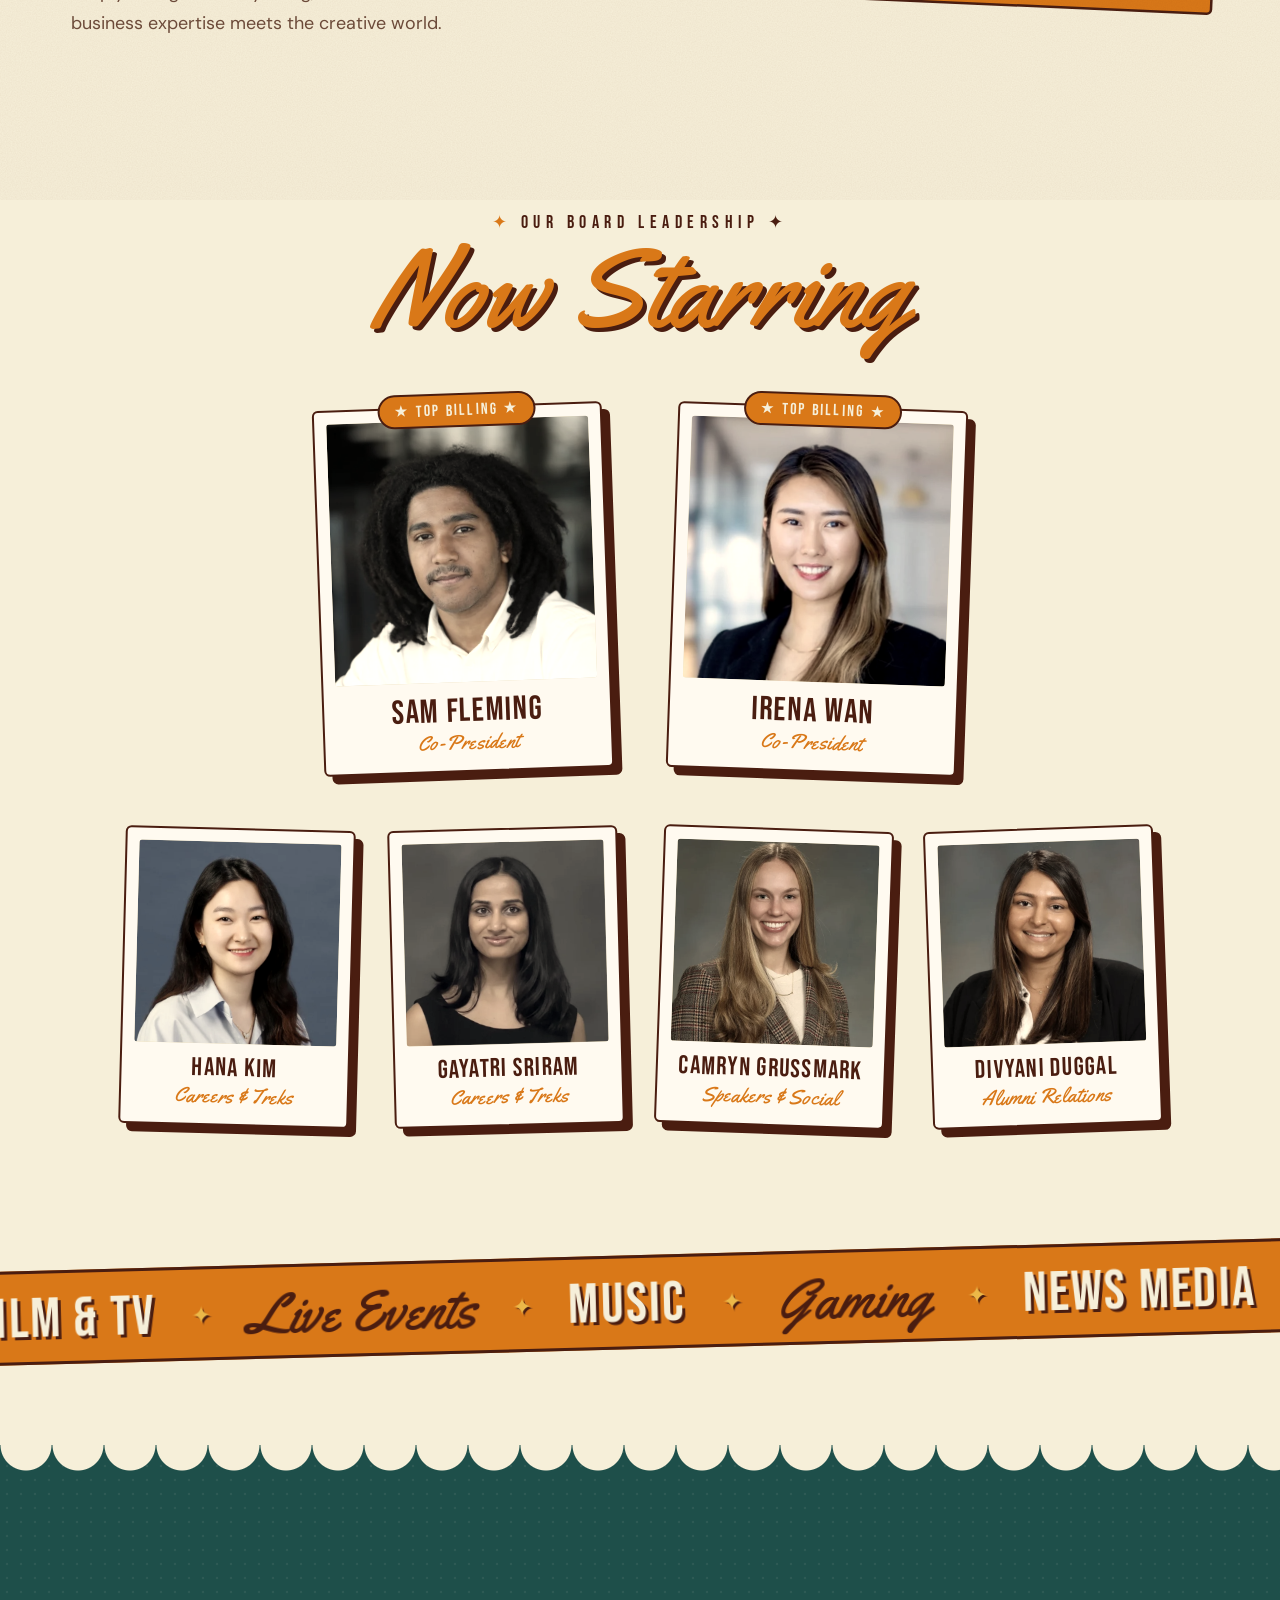
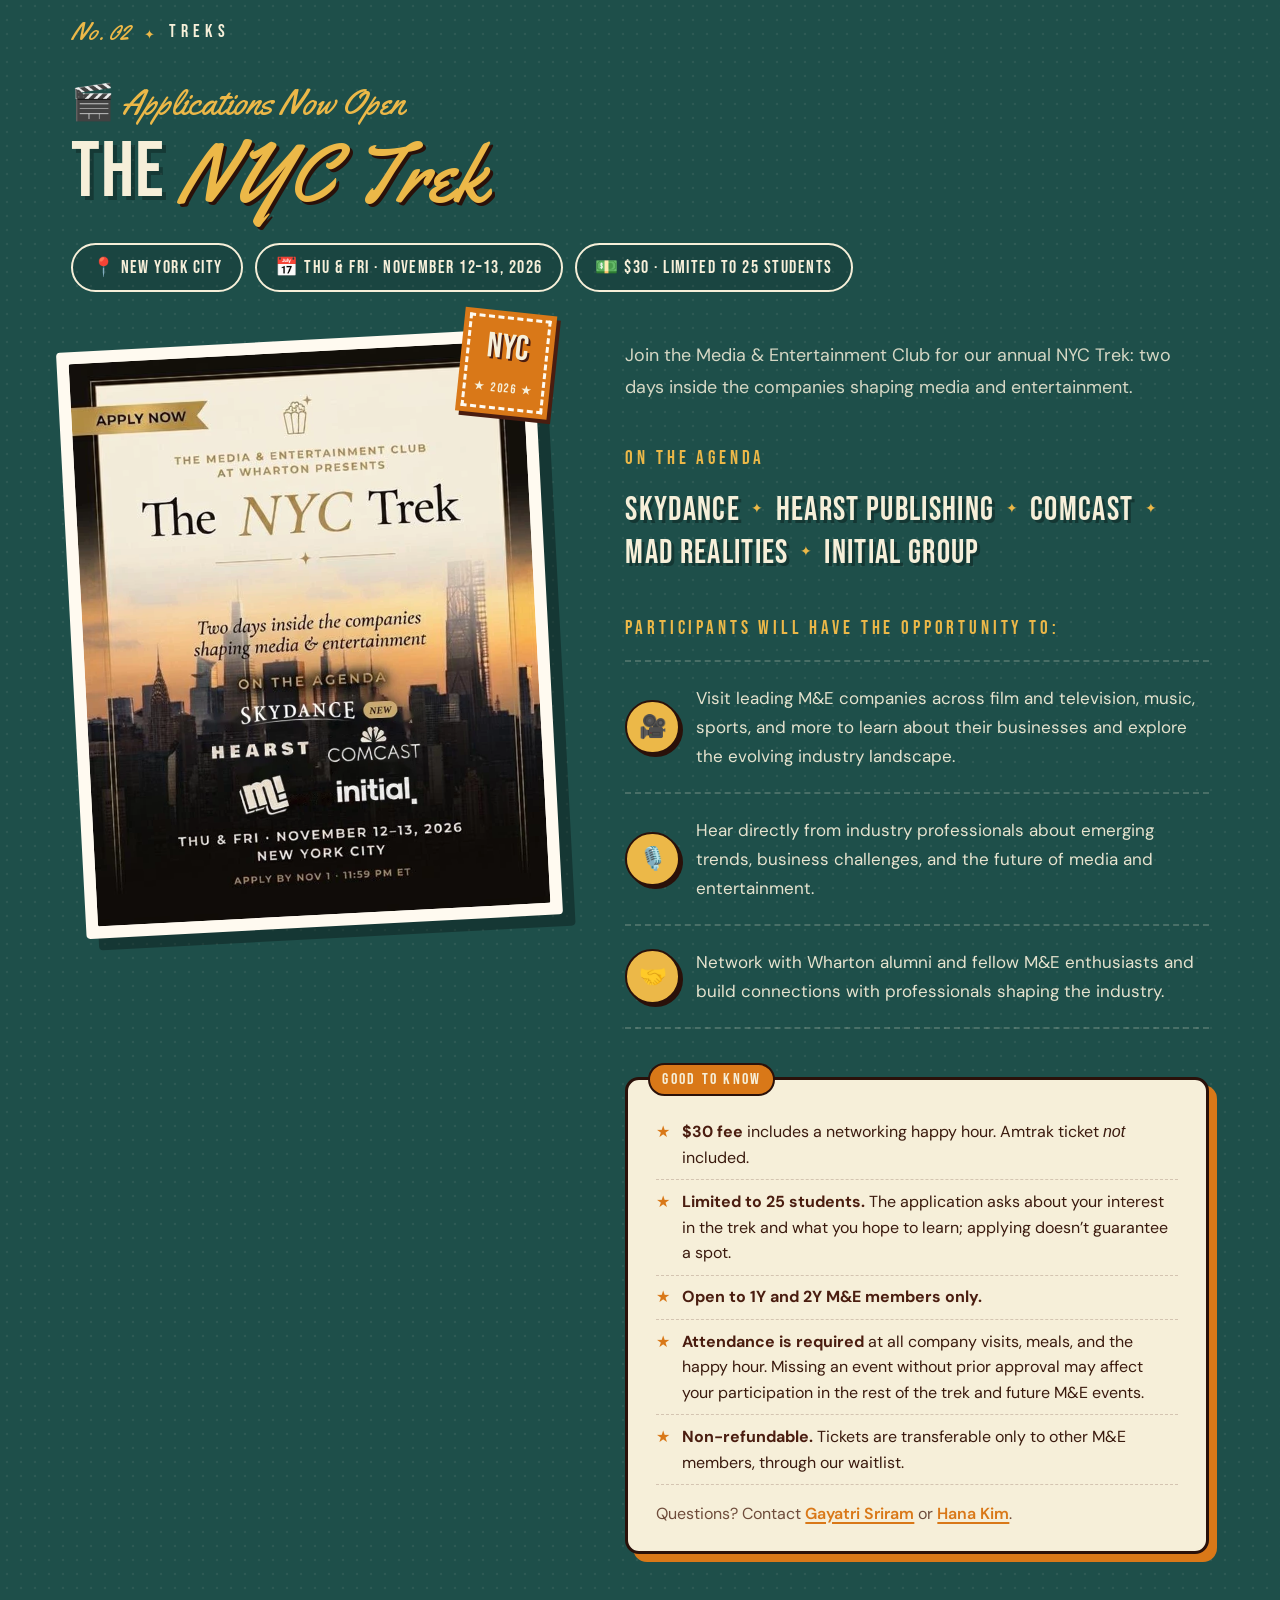
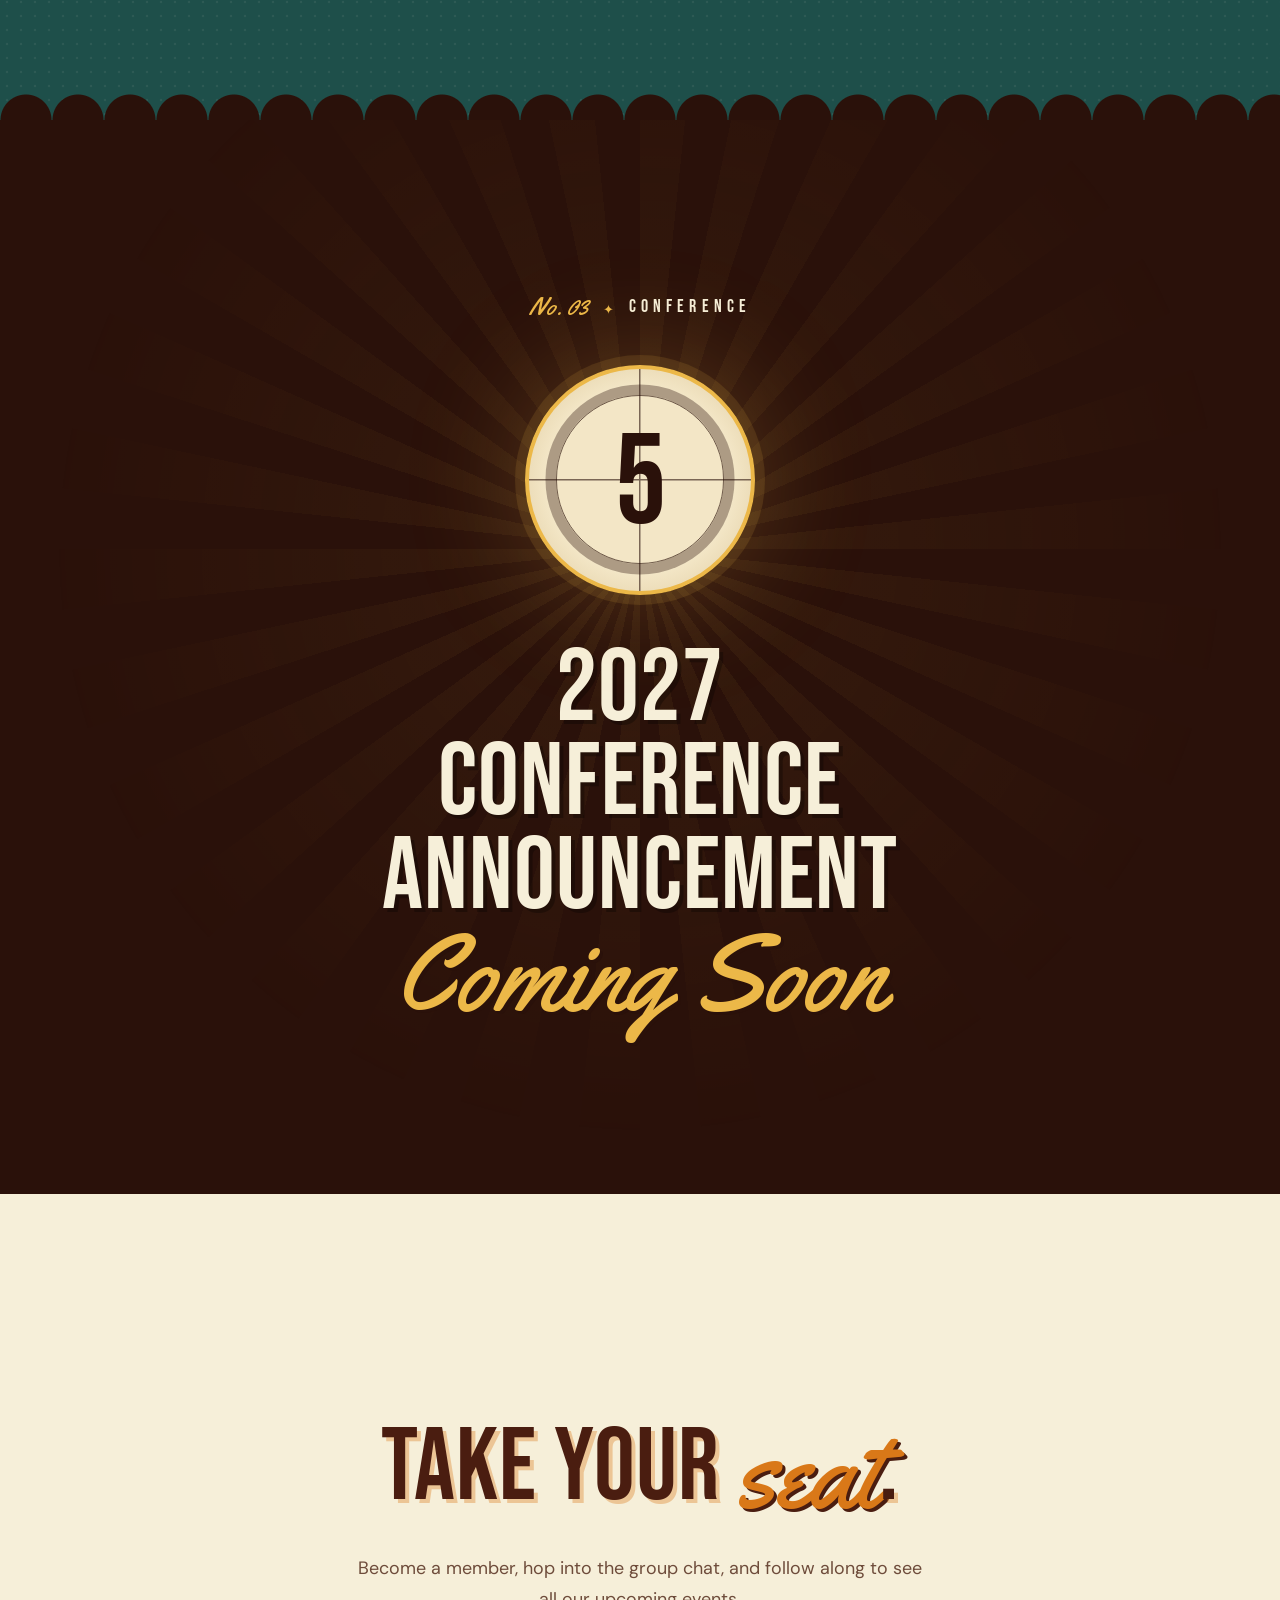
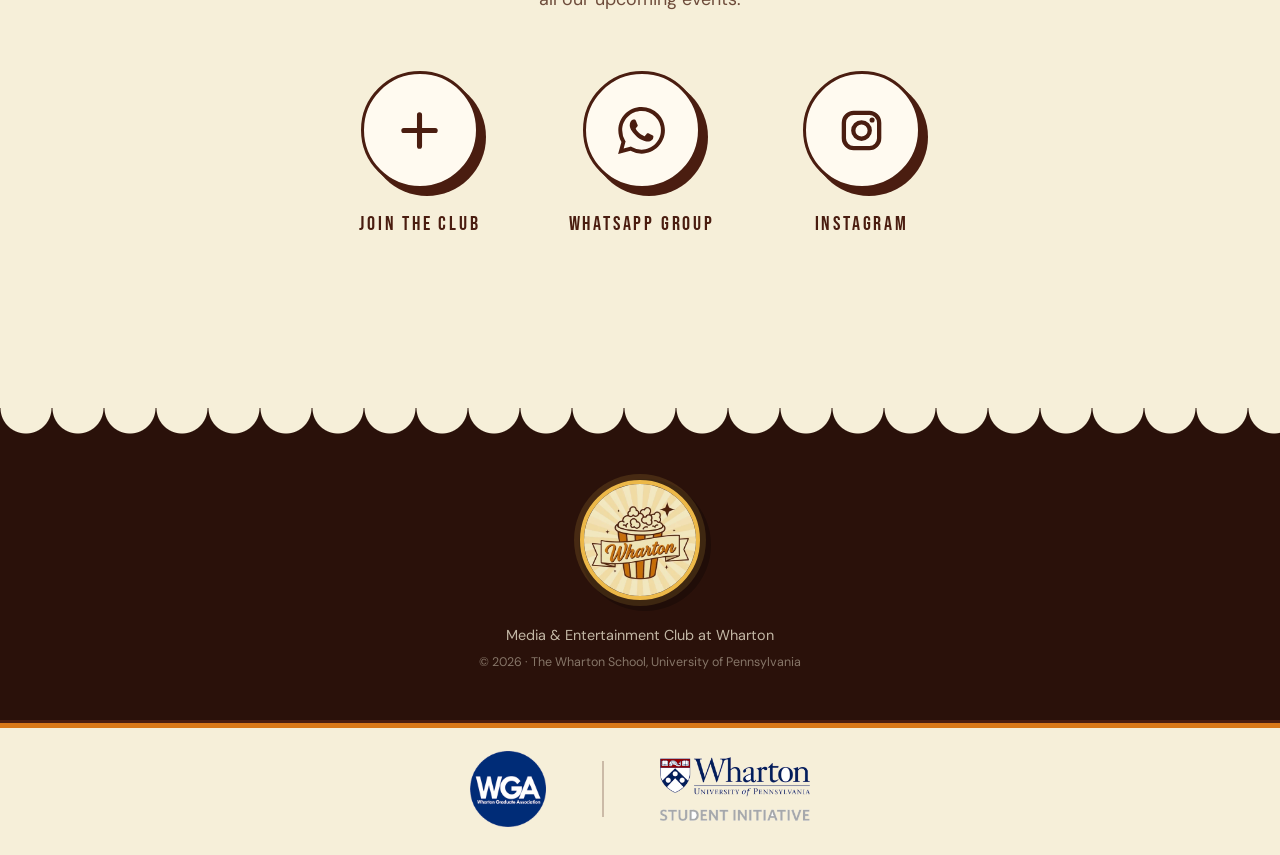
==== commit a5c5757c: "Add files via upload" ====
--- a/index.html
+++ b/index.html
@@ -186,12 +186,13 @@
             <div><strong data-cd="s">--</strong><span>Seconds</span></div>
           </div>
           <p class="sign__note" id="countdownNote">Apply by <strong>Nov 1 · 11:59 PM ET</strong> · Selected applicants notified by Nov 4</p>
+          <a class="apply-btn" id="applyBtn" href="https://docs.google.com/forms/d/e/1FAIpQLSffLQx_DySNlPL050X9CI62S3n82RpYwDX8dqjCMDMtlH2bog/viewform" target="_blank" rel="noopener">🎟️ Apply Now <span aria-hidden="true">→</span></a>
         </div>
 
         <div class="trek__grid">
           <figure class="trek__media" data-reveal="tilt">
             <div class="postcard">
-              <img src="images/trek-poster.webp" alt="The NYC Trek poster: two days inside the companies shaping media and entertainment. On the agenda: Hearst, Comcast, Mad Realities, Initial, plus more to come. Thursday and Friday, November 12–13, 2026, New York City. Apply by November 1, 11:59 PM ET." loading="lazy" />
+              <img src="images/trek-poster.webp" alt="The NYC Trek poster: two days inside the companies shaping media and entertainment. On the agenda: Skydance, Hearst, Comcast, Mad Realities, and Initial. Thursday and Friday, November 12–13, 2026, New York City. Apply by November 1, 11:59 PM ET." loading="lazy" />
               <span class="stamp" aria-hidden="true">NYC<small>★ 2026 ★</small></span>
             </div>
           </figure>
@@ -203,11 +204,11 @@
 
             <p class="trek__subhead" data-reveal>On the Agenda</p>
             <ul class="agenda" data-reveal>
+              <li>Skydance</li>
               <li>Hearst Publishing</li>
               <li>Comcast</li>
               <li>Mad Realities</li>
               <li>Initial Group</li>
-              <li class="agenda__more">+ More to come</li>
             </ul>
 
             <p class="trek__subhead" data-reveal>Participants will have the opportunity to:</p>
@@ -236,9 +237,8 @@
               </ul>
               <p class="fineprint__contact">
                 Questions? Contact
-                <a href="mailto:gayatri1@wharton.upenn.edu">Gayatri Sriram</a>,
-                <a href="mailto:irenawan@wharton.upenn.edu">Irena Wan</a>, or
-                <a href="mailto:fleming5@wharton.upenn.edu">Samuel Fleming</a>.
+                <a href="mailto:gayatri1@wharton.upenn.edu">Gayatri Sriram</a> or
+                <a href="mailto:hanakim1@wharton.upenn.edu">Hana Kim</a>.
               </p>
             </div>
           </div>
--- a/styles.css
+++ b/styles.css
@@ -827,6 +827,32 @@
 }
 .sign__note strong { color: var(--bulb); font-weight: 600; }
 
+.apply-btn {
+  display: table;
+  margin: 1.25rem auto .25rem;
+  padding: .75rem 1.9rem .6rem;
+  background: var(--orange);
+  color: var(--cream);
+  border: 3px solid var(--mustard);
+  border-radius: 999px;
+  box-shadow: 5px 5px 0 var(--mustard);
+  font-family: var(--display);
+  font-size: 1.6rem;
+  line-height: 1;
+  letter-spacing: .1em;
+  text-shadow: 2px 2px 0 var(--brown-deep);
+  transition: transform .25s var(--ease), box-shadow .25s var(--ease), background .3s;
+}
+.apply-btn span { display: inline-block; transition: transform .4s var(--bounce); }
+.apply-btn:hover,
+.apply-btn:focus-visible {
+  background: var(--orange-hi);
+  transform: translate(-2px, -2px);
+  box-shadow: 8px 8px 0 var(--mustard);
+}
+.apply-btn:hover span { transform: translateX(5px); }
+.apply-btn:active { transform: translate(4px, 4px); box-shadow: 1px 1px 0 var(--mustard); }
+
 .countdown {
   display: grid;
   grid-template-columns: repeat(4, minmax(0, 1fr));
@@ -972,15 +998,6 @@
   color: var(--mustard);
   text-shadow: none;
 }
-.agenda li:nth-last-child(2)::after { content: none; }
-.agenda .agenda__more {
-  margin-left: .8rem;
-  font-family: var(--script);
-  font-size: clamp(1.4rem, 2.2vw, 1.75rem);
-  letter-spacing: 0;
-  color: var(--mustard);
-}
-
 /* "Good to Know" ticket card */
 .trek__callout {
   position: relative;
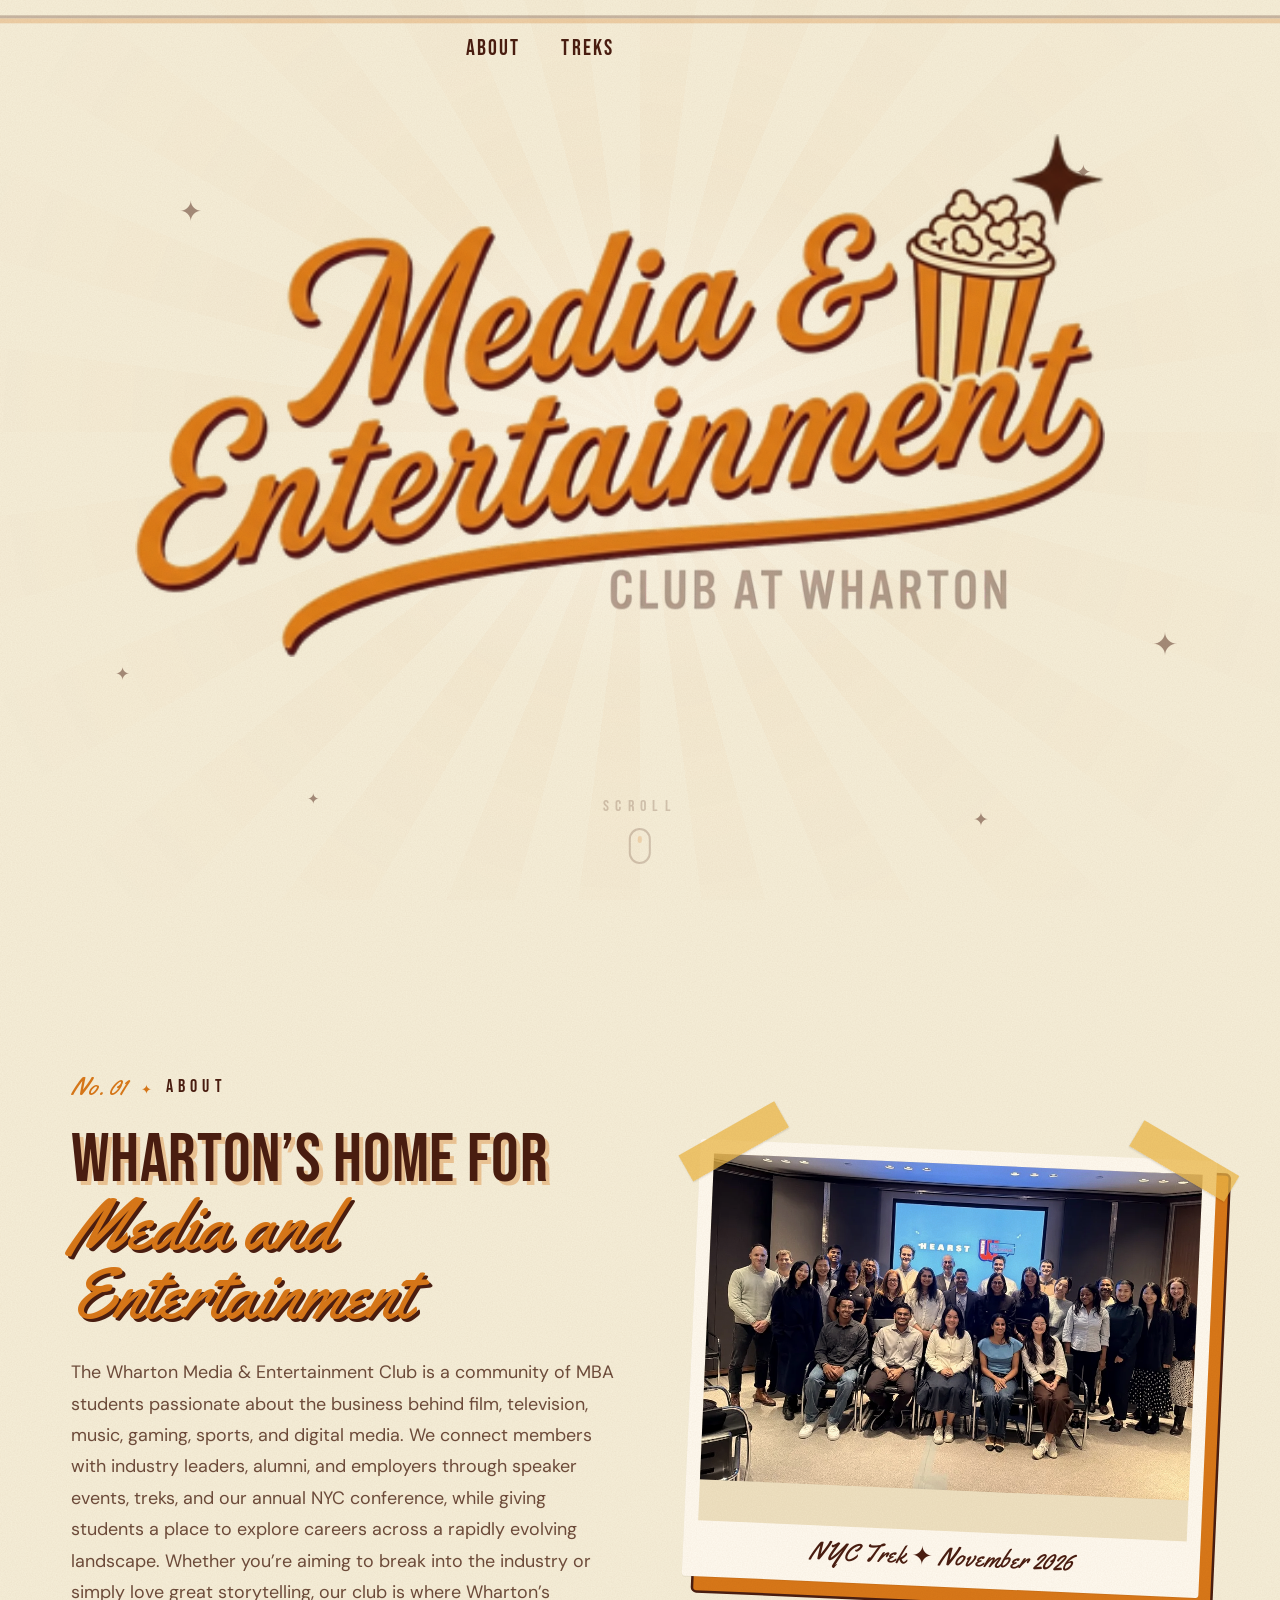
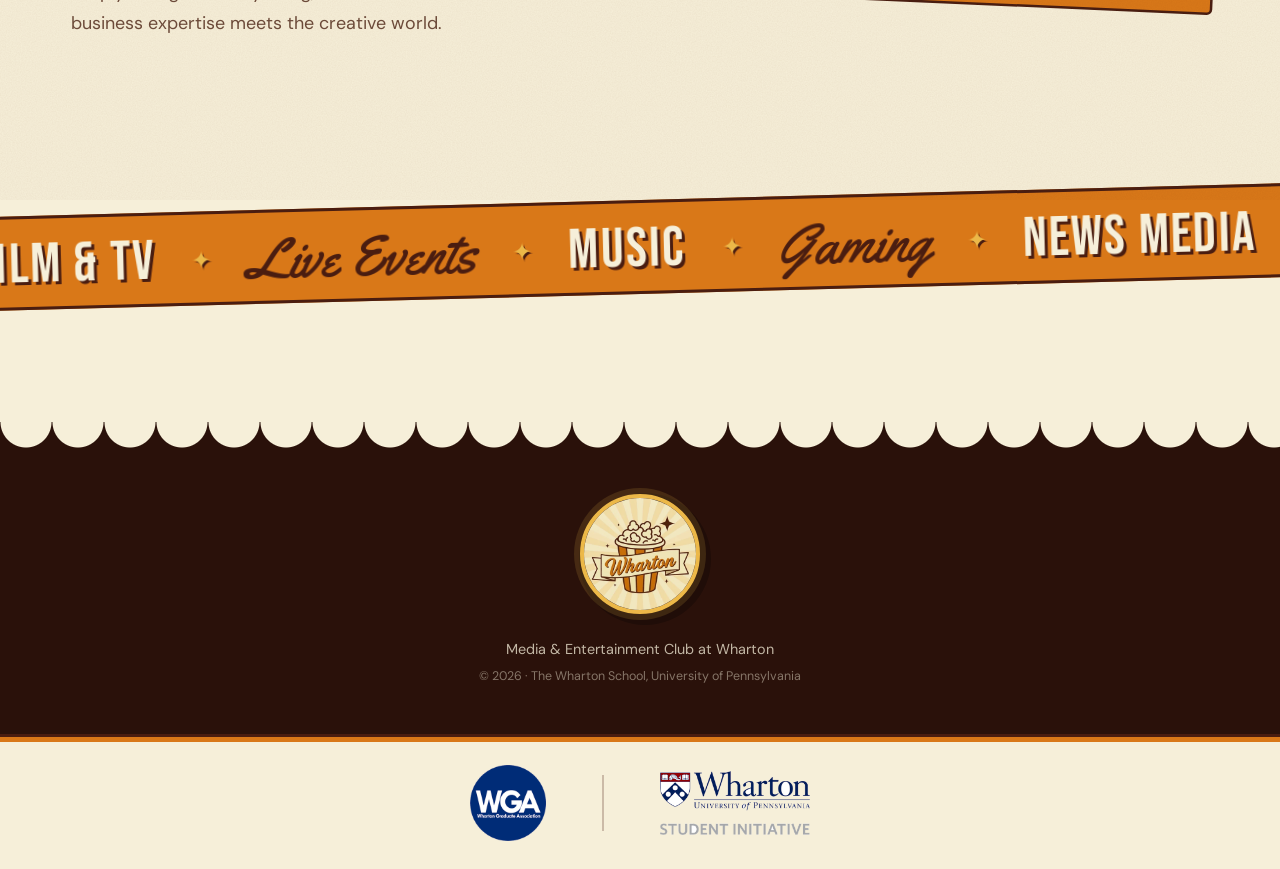
==== commit d6fdbc68: "Add files via upload" ====
--- a/index.html
+++ b/index.html
@@ -4,7 +4,7 @@
   <meta charset="UTF-8" />
   <meta name="viewport" content="width=device-width, initial-scale=1.0" />
   <title>Media &amp; Entertainment Club at Wharton</title>
-  <meta name="description" content="The Wharton MBA Media & Entertainment Club — film/TV, live events, music, gaming, news media, and the M&E industry at-large." />
+  <meta name="description" content="The Wharton MBA Media &amp; Entertainment Club: film/TV, live events, music, gaming, sports, news media, and the M&amp;E industry at-large." />
   <meta name="theme-color" content="#f6efd9" />
   <link rel="icon" type="image/png" sizes="32x32" href="images/favicon-32.png" />
   <link rel="icon" type="image/png" sizes="192x192" href="images/favicon-192.png" />
@@ -13,12 +13,11 @@
   <link rel="preconnect" href="https://fonts.googleapis.com" />
   <link rel="preconnect" href="https://fonts.gstatic.com" crossorigin />
   <link href="https://fonts.googleapis.com/css2?family=Bebas+Neue&family=DM+Sans:ital,opsz,wght@0,9..40,300..700;1,9..40,300..700&family=Yellowtail&display=swap" rel="stylesheet" />
-
   <link rel="preload" as="image" href="images/logo-full.webp" />
   <link rel="stylesheet" href="styles.css" />
 </head>
-<body>
-  <!-- Paper grain + halftone overlays -->
+<body data-page="home">
+  <!-- Paper grain overlay -->
   <div class="grain" aria-hidden="true"></div>
 
   <!-- Scroll progress (candy-stripe along the top) -->
@@ -28,17 +27,15 @@
   <header class="header" id="header">
     <div class="header__bg" aria-hidden="true"></div>
     <nav class="header__inner" aria-label="Primary">
-      <ul class="nav nav--left">
-        <li style="--i:0"><a href="#about" data-link="about">About</a></li>
-        <li style="--i:1"><a href="#treks" data-link="treks">Treks</a></li>
-      </ul>
-
-      <!-- Empty slot: the animated logo docks here -->
+      <!-- Empty slot: the logo docks here -->
       <span class="header__slot" id="logoSlot" aria-hidden="true"></span>
 
-      <ul class="nav nav--right">
-        <li style="--i:2"><a href="#conference" data-link="conference">Conference</a></li>
-        <li style="--i:3"><a href="#join" data-link="join" class="nav__cta">Join</a></li>
+      <ul class="nav">
+        <li style="--i:0"><a href="index.html#about" data-link="about">About</a></li>
+        <li style="--i:1"><a href="treks.html" data-link="treks">Treks</a></li>
+        <li style="--i:2"><a href="team.html" data-link="team">Team</a></li>
+        <li style="--i:3"><a href="conference.html" data-link="conference">Conference</a></li>
+        <li style="--i:4"><a href="join.html" data-link="join" class="nav__cta">Join</a></li>
       </ul>
 
       <button class="burger" id="burger" aria-label="Open menu" aria-expanded="false" aria-controls="mobileMenu">
@@ -48,7 +45,7 @@
   </header>
 
   <!-- The brand mark that morphs from the full-screen hero logo into the header logo -->
-  <a href="#home" class="brand" id="brand" aria-label="Media &amp; Entertainment Club at Wharton — back to top">
+  <a href="index.html" class="brand" id="brand" aria-label="Media &amp; Entertainment Club at Wharton — home">
     <img class="brand__full" src="images/logo-full.webp" alt="Media &amp; Entertainment Club at Wharton" />
     <img class="brand__small" src="images/logo-small.png" alt="" aria-hidden="true" />
   </a>
@@ -56,10 +53,11 @@
   <!-- Mobile menu -->
   <div class="menu" id="mobileMenu" aria-hidden="true">
     <ul>
-      <li style="--i:0"><a href="#about" data-link="about"><em>01</em>About</a></li>
-      <li style="--i:1"><a href="#treks" data-link="treks"><em>02</em>Treks</a></li>
-      <li style="--i:2"><a href="#conference" data-link="conference"><em>03</em>Conference</a></li>
-      <li style="--i:3"><a href="#join" data-link="join"><em>04</em>Join</a></li>
+      <li style="--i:0"><a href="index.html#about" data-link="about"><em>01</em>About</a></li>
+      <li style="--i:1"><a href="treks.html" data-link="treks"><em>02</em>Treks</a></li>
+      <li style="--i:2"><a href="team.html" data-link="team"><em>03</em>Team</a></li>
+      <li style="--i:3"><a href="conference.html" data-link="conference"><em>04</em>Conference</a></li>
+      <li style="--i:4"><a href="join.html" data-link="join"><em>05</em>Join</a></li>
     </ul>
   </div>
 
@@ -96,61 +94,11 @@
             <span class="tape tape--l" aria-hidden="true"></span>
             <span class="tape tape--r" aria-hidden="true"></span>
             <div class="snapshot__img">
-              <img src="images/about.webp" alt="Media &amp; Entertainment Club members gathered in front of the Spotify logo during a company visit" loading="lazy" data-parallax="0.06" />
+              <img src="images/trek-nyc/01-hearst-group.webp" alt="Media &amp; Entertainment Club members at Hearst during the 2026 NYC Trek" loading="lazy" data-parallax="0.06" />
             </div>
-            <figcaption>Backstage at Spotify ✦ NYC Trek</figcaption>
+            <figcaption>NYC Trek ✦ November 2026</figcaption>
           </div>
         </figure>
-      </div>
-
-      <!-- Now Starring: board leadership -->
-      <div class="cast container">
-        <div class="cast__head" data-reveal>
-          <p class="cast__over">✦ Our Board Leadership ✦</p>
-          <h3 class="cast__title">Now Starring</h3>
-        </div>
-
-        <ul class="cast__grid cast__grid--leads">
-          <li class="star star--lead" data-reveal style="--r:-2deg">
-            <figure class="star__card">
-              <div class="star__photo"><img src="images/board/sam-fleming.webp" alt="Sam Fleming" loading="lazy" /></div>
-              <figcaption><span class="star__name">Sam Fleming</span><span class="star__role">Co-President</span></figcaption>
-            </figure>
-          </li>
-          <li class="star star--lead" data-reveal style="--d:.1s; --r:2deg">
-            <figure class="star__card">
-              <div class="star__photo"><img src="images/board/irena-wan.webp" alt="Irena Wan" loading="lazy" /></div>
-              <figcaption><span class="star__name">Irena Wan</span><span class="star__role">Co-President</span></figcaption>
-            </figure>
-          </li>
-        </ul>
-
-        <ul class="cast__grid">
-          <li class="star" data-reveal style="--r:1.5deg">
-            <figure class="star__card">
-              <div class="star__photo"><img src="images/board/hana-kim.webp" alt="Hana Kim" loading="lazy" /></div>
-              <figcaption><span class="star__name">Hana Kim</span><span class="star__role">Careers &amp; Treks</span></figcaption>
-            </figure>
-          </li>
-          <li class="star" data-reveal style="--d:.08s; --r:-1.5deg">
-            <figure class="star__card">
-              <div class="star__photo"><img src="images/board/gayatri-sriram.webp" alt="Gayatri Sriram" loading="lazy" /></div>
-              <figcaption><span class="star__name">Gayatri Sriram</span><span class="star__role">Careers &amp; Treks</span></figcaption>
-            </figure>
-          </li>
-          <li class="star" data-reveal style="--d:.16s; --r:2deg">
-            <figure class="star__card">
-              <div class="star__photo"><img src="images/board/camryn-grussmark.webp" alt="Camryn Grussmark" loading="lazy" /></div>
-              <figcaption><span class="star__name">Camryn Grussmark</span><span class="star__role">Speakers &amp; Social</span></figcaption>
-            </figure>
-          </li>
-          <li class="star" data-reveal style="--d:.24s; --r:-2deg">
-            <figure class="star__card">
-              <div class="star__photo"><img src="images/board/divyani-duggal.webp" alt="Divyani Duggal" loading="lazy" /></div>
-              <figcaption><span class="star__name">Divyani Duggal</span><span class="star__role">Alumni Relations</span></figcaption>
-            </figure>
-          </li>
-        </ul>
       </div>
 
       <div class="marquee" aria-hidden="true">
@@ -158,139 +106,6 @@
           <span>Film &amp; TV</span><b>✦</b><span>Live Events</span><b>✦</b><span>Music</span><b>✦</b><span>Gaming</span><b>✦</b><span>News Media</span><b>✦</b><span>Sports</span><b>✦</b><span>Streaming</span><b>✦</b>
           <span>Film &amp; TV</span><b>✦</b><span>Live Events</span><b>✦</b><span>Music</span><b>✦</b><span>Gaming</span><b>✦</b><span>News Media</span><b>✦</b><span>Sports</span><b>✦</b><span>Streaming</span><b>✦</b>
         </div>
-      </div>
-    </section>
-
-    <!-- ============ TREKS ============ -->
-    <section class="section treks" id="treks">
-      <div class="wave wave--top" aria-hidden="true"></div>
-      <div class="container">
-        <p class="eyebrow eyebrow--light" data-reveal><span>No. 02</span> Treks</p>
-        <p class="kicker" data-reveal>🎬 Applications Now Open</p>
-        <h2 class="display display--light" data-split>The <em>NYC Trek</em></h2>
-
-        <div class="trek__meta" data-reveal>
-          <span class="chip">📍 New York City</span>
-          <span class="chip">📅 Thu &amp; Fri · November 12–13, 2026</span>
-          <span class="chip">💵 $30 · Limited to 25 Students</span>
-        </div>
-
-        <!-- Theater marquee sign with chasing bulbs -->
-        <div class="sign" data-reveal>
-          <div class="sign__bulbs" aria-hidden="true"></div>
-          <p class="sign__label" id="countdownLabel">Applications Close In</p>
-          <div class="countdown" id="countdown" aria-live="polite">
-            <div><strong data-cd="d">--</strong><span>Days</span></div>
-            <div><strong data-cd="h">--</strong><span>Hours</span></div>
-            <div><strong data-cd="m">--</strong><span>Minutes</span></div>
-            <div><strong data-cd="s">--</strong><span>Seconds</span></div>
-          </div>
-          <p class="sign__note" id="countdownNote">Apply by <strong>Nov 1 · 11:59 PM ET</strong> · Selected applicants notified by Nov 4</p>
-          <a class="apply-btn" id="applyBtn" href="https://docs.google.com/forms/d/e/1FAIpQLSffLQx_DySNlPL050X9CI62S3n82RpYwDX8dqjCMDMtlH2bog/viewform" target="_blank" rel="noopener">🎟️ Apply Now <span aria-hidden="true">→</span></a>
-        </div>
-
-        <div class="trek__grid">
-          <figure class="trek__media" data-reveal="tilt">
-            <div class="postcard">
-              <img src="images/trek-poster.webp" alt="The NYC Trek poster: two days inside the companies shaping media and entertainment. On the agenda: Skydance, Hearst, Comcast, Mad Realities, and Initial. Thursday and Friday, November 12–13, 2026, New York City. Apply by November 1, 11:59 PM ET." loading="lazy" />
-              <span class="stamp" aria-hidden="true">NYC<small>★ 2026 ★</small></span>
-            </div>
-          </figure>
-
-          <div class="trek__body">
-            <p class="lead lead--light" data-reveal>
-              Join the Media &amp; Entertainment Club for our annual NYC Trek: two days inside the companies shaping media and entertainment.
-            </p>
-
-            <p class="trek__subhead" data-reveal>On the Agenda</p>
-            <ul class="agenda" data-reveal>
-              <li>Skydance</li>
-              <li>Hearst Publishing</li>
-              <li>Comcast</li>
-              <li>Mad Realities</li>
-              <li>Initial Group</li>
-            </ul>
-
-            <p class="trek__subhead" data-reveal>Participants will have the opportunity to:</p>
-            <ul class="trek__list">
-              <li data-reveal style="--d:.05s">
-                <span class="trek__icon">🎥</span>
-                <p>Visit leading M&amp;E companies across film and television, music, sports, and more to learn about their businesses and explore the evolving industry landscape.</p>
-              </li>
-              <li data-reveal style="--d:.15s">
-                <span class="trek__icon">🎙️</span>
-                <p>Hear directly from industry professionals about emerging trends, business challenges, and the future of media and entertainment.</p>
-              </li>
-              <li data-reveal style="--d:.25s">
-                <span class="trek__icon">🤝</span>
-                <p>Network with Wharton alumni and fellow M&amp;E enthusiasts and build connections with professionals shaping the industry.</p>
-              </li>
-            </ul>
-
-            <div class="trek__callout" data-reveal>
-              <ul class="fineprint">
-                <li><strong>$30 fee</strong> includes a networking happy hour. Amtrak ticket <em>not</em> included.</li>
-                <li><strong>Limited to 25 students.</strong> The application asks about your interest in the trek and what you hope to learn; applying doesn’t guarantee a spot.</li>
-                <li><strong>Open to 1Y and 2Y M&amp;E members only.</strong></li>
-                <li><strong>Attendance is required</strong> at all company visits, meals, and the happy hour. Missing an event without prior approval may affect your participation in the rest of the trek and future M&amp;E events.</li>
-                <li><strong>Non-refundable.</strong> Tickets are transferable only to other M&amp;E members, through our waitlist.</li>
-              </ul>
-              <p class="fineprint__contact">
-                Questions? Contact
-                <a href="mailto:gayatri1@wharton.upenn.edu">Gayatri Sriram</a> or
-                <a href="mailto:hanakim1@wharton.upenn.edu">Hana Kim</a>.
-              </p>
-            </div>
-          </div>
-        </div>
-      </div>
-      <div class="wave wave--bottom" aria-hidden="true"></div>
-    </section>
-
-    <!-- ============ CONFERENCE ============ -->
-    <section class="section conference" id="conference">
-      <div class="conference__burst" aria-hidden="true"></div>
-      <div class="container conference__inner">
-        <p class="eyebrow eyebrow--light" data-reveal><span>No. 03</span> Conference</p>
-
-        <div class="leader" aria-hidden="true" data-reveal>
-          <div class="leader__sweep"></div>
-          <div class="leader__cross"></div>
-          <div class="leader__ring"></div>
-          <span class="leader__num" id="leaderNum">5</span>
-        </div>
-
-        <h2 class="display display--light conference__title" data-split>2027 Conference Announcement <em>Coming Soon</em></h2>
-      </div>
-    </section>
-
-    <!-- ============ JOIN ============ -->
-    <section class="section join" id="join">
-      <div class="container join__inner">
-        <p class="eyebrow" data-reveal><span>No. 04</span> Join</p>
-        <h2 class="display" data-split>Take your <em>seat</em>.</h2>
-        <p class="lead" data-reveal>Become a member, hop into the group chat, and follow along to see all our upcoming events.</p>
-
-        <ul class="join__links">
-          <li data-reveal style="--d:.05s">
-            <a href="https://groups.wharton.upenn.edu/mediaentertainment/club_signup" target="_blank" rel="noopener" class="icon-btn icon-btn--plus" aria-label="Join the club">
-              <svg viewBox="0 0 24 24" aria-hidden="true"><path d="M12 4v16M4 12h16" fill="none" stroke="currentColor" stroke-width="2.6" stroke-linecap="round"/></svg>
-            </a>
-            <span>Join the Club</span>
-          </li>
-          <li data-reveal style="--d:.15s">
-            <a href="https://chat.whatsapp.com/DBrievc0ztX1BZLFdQda2z" target="_blank" rel="noopener" class="icon-btn icon-btn--wa" aria-label="Join our WhatsApp group">
-              <svg viewBox="0 0 24 24" aria-hidden="true"><path fill="currentColor" d="M17.47 14.38c-.3-.15-1.76-.87-2.03-.97-.27-.1-.47-.15-.67.15-.2.3-.77.97-.94 1.17-.17.2-.35.22-.64.07-.3-.15-1.26-.46-2.4-1.48-.88-.79-1.48-1.76-1.66-2.06-.17-.3-.02-.46.13-.6.13-.14.3-.35.45-.52.15-.17.2-.3.3-.5.1-.2.05-.37-.03-.52-.07-.15-.67-1.61-.92-2.2-.24-.58-.49-.5-.67-.51h-.57c-.2 0-.52.07-.79.37-.27.3-1.04 1.02-1.04 2.48 0 1.46 1.07 2.88 1.21 3.07.15.2 2.1 3.2 5.08 4.49.71.31 1.26.49 1.7.63.71.22 1.36.19 1.87.12.57-.09 1.76-.72 2-1.41.25-.7.25-1.29.17-1.41-.07-.13-.27-.2-.57-.35m-5.42 7.4h-.01a9.87 9.87 0 0 1-5.03-1.38l-.36-.21-3.74.98 1-3.65-.24-.37a9.86 9.86 0 0 1-1.51-5.26c0-5.45 4.44-9.88 9.89-9.88 2.64 0 5.12 1.03 6.99 2.9a9.82 9.82 0 0 1 2.89 6.99c0 5.45-4.43 9.88-9.88 9.88m8.41-18.3A11.82 11.82 0 0 0 12.05 0C5.5 0 .16 5.34.16 11.89c0 2.1.55 4.14 1.59 5.95L.06 24l6.3-1.65a11.88 11.88 0 0 0 5.68 1.45h.01c6.55 0 11.89-5.34 11.89-11.89 0-3.18-1.24-6.16-3.48-8.41"/></svg>
-            </a>
-            <span>WhatsApp Group</span>
-          </li>
-          <li data-reveal style="--d:.25s">
-            <a href="https://www.instagram.com/whartonmbamec/" target="_blank" rel="noopener" class="icon-btn icon-btn--ig" aria-label="Follow us on Instagram">
-              <svg viewBox="0 0 24 24" aria-hidden="true"><rect x="3" y="3" width="18" height="18" rx="5" fill="none" stroke="currentColor" stroke-width="2.2"/><circle cx="12" cy="12" r="4.2" fill="none" stroke="currentColor" stroke-width="2.2"/><circle cx="17.4" cy="6.6" r="1.3" fill="currentColor"/></svg>
-            </a>
-            <span>Instagram</span>
-          </li>
-        </ul>
       </div>
     </section>
   </main>
--- a/styles.css
+++ b/styles.css
@@ -139,14 +139,17 @@
   max-width: 1240px;
   margin: 0 auto;
   padding: 0 var(--gutter);
-  display: grid;
-  grid-template-columns: 1fr auto 1fr;
+  display: flex;
   align-items: center;
-  gap: clamp(1.5rem, 4vw, 4rem);
-}
-
+  justify-content: center;
+  /* one spacing value between the logo and every link */
+  --nav-gap: clamp(1.5rem, 3.2vw, 3rem);
+  gap: var(--nav-gap);
+}
+
+/* logo leads on the left; the logo + links sit centered as one group */
 .header__slot {
-  grid-column: 2;
+  flex: none;
   display: block;
   width: var(--logo-w);
   aspect-ratio: 998 / 538;
@@ -155,17 +158,13 @@
 .nav {
   display: flex;
   align-items: center;
-  gap: clamp(1.25rem, 3vw, 2.75rem);
-}
-.nav--left  { justify-content: flex-end; }
-.nav--right { justify-content: flex-start; }
-
+  gap: var(--nav-gap);
+}
 .nav li {
-  /* each item pops out of the logo as it docks, slightly staggered */
+  /* each item slides out from the logo as it docks, slightly staggered */
   opacity: clamp(0, calc((var(--p) - .45 - var(--i) * .06) * 4), 1);
-}
-.nav--left li  { transform: translateX(calc((1 - var(--p)) * 60px)); }
-.nav--right li { transform: translateX(calc((1 - var(--p)) * -60px)); }
+  transform: translateX(calc((1 - var(--p)) * -70px));
+}
 
 .nav a {
   position: relative;
@@ -216,8 +215,7 @@
 /* Burger (mobile only) */
 .burger {
   display: none;
-  grid-column: 3;
-  justify-self: end;
+  flex: none;
   width: 46px; height: 46px;
   border: 2.5px solid var(--brown);
   border-radius: 50%;
@@ -483,7 +481,7 @@
 /* =========================================================
    About
    ========================================================= */
-.about { padding-bottom: 0; }
+.about { padding-bottom: clamp(5rem, 10vw, 8rem); }
 .about .display { font-size: clamp(2.9rem, 5.4vw, 5rem); }
 
 .about__grid {
@@ -718,7 +716,6 @@
    Treks
    ========================================================= */
 .treks {
-  margin-top: clamp(4rem, 8vw, 6rem);
   background:
     radial-gradient(rgba(246, 239, 217, .07) 1.2px, transparent 1.6px) 0 0 / 14px 14px,
     var(--teal);
@@ -741,7 +738,7 @@
 }
 .wave--bottom {
   bottom: 0;
-  background-image: radial-gradient(circle at 26px 26px, var(--brown-deep) 25px, transparent 26px);
+  background-image: radial-gradient(circle at 26px 26px, var(--wave-next, var(--brown-deep)) 25px, transparent 26px);
   background-position: calc(var(--perf-x, 0px) * -1) 0;
 }
 
@@ -1198,7 +1195,7 @@
   position: absolute;
   top: 0; left: 0; right: 0;
   height: 26px;
-  background: radial-gradient(circle at 26px 0, var(--cream) 25px, transparent 26px) 0 0 / 52px 26px repeat-x;
+  background: radial-gradient(circle at 26px 0, var(--footer-above, var(--cream)) 25px, transparent 26px) 0 0 / 52px 26px repeat-x;
 }
 .footer__inner {
   display: flex;
@@ -1297,12 +1294,260 @@
 body.menu-open .header__bg { opacity: 0; }
 
 /* =========================================================
+   Multi-page layout
+   ========================================================= */
+/* inner pages: header is docked from the start, content clears it */
+.section--page {
+  min-height: 82vh;
+  min-height: 82svh;
+  padding-top: calc(var(--header-h) + clamp(4.5rem, 9vw, 7rem));
+}
+/* inner pages render with the header already docked, even before script runs */
+.is-subpage { --p: 1; }
+
+/* footer scallops take the colour of whatever sits above them */
+body[data-page="treks"]      { --footer-above: #c4611c; }
+body[data-page="conference"] { --footer-above: var(--brown-deep); }
+
+/* ---------- About: NYC Trek photo carousel ---------- */
+.carousel {
+  position: relative;
+  aspect-ratio: 4 / 3;
+  overflow: hidden;
+  background: var(--brown-deep);
+  touch-action: pan-y;
+}
+.carousel__track { position: absolute; inset: 0; }
+.carousel__slide {
+  position: absolute;
+  inset: 0;
+  margin: 0;
+  opacity: 0;
+  transform: scale(1.06);
+  transition: opacity .9s var(--ease), transform 1.6s var(--ease);
+}
+/* blurred copy of the photo fills the frame behind portrait shots */
+.carousel__slide::before {
+  content: "";
+  position: absolute;
+  inset: -30px;
+  background: var(--bg) center / cover no-repeat;
+  filter: blur(22px) brightness(.55) sepia(.3);
+}
+.carousel__slide img {
+  position: relative;
+  width: 100%;
+  height: 100%;
+  object-fit: contain;
+  filter: sepia(.12) saturate(1.05) contrast(1.02);
+}
+.carousel__slide.is-active {
+  opacity: 1;
+  transform: none;
+  z-index: 1;
+}
+.carousel__btn {
+  position: absolute;
+  top: 50%;
+  z-index: 3;
+  display: grid;
+  place-items: center;
+  width: 44px; height: 44px;
+  margin-top: -22px;
+  padding: 0 0 4px;
+  border: 2.5px solid var(--brown);
+  border-radius: 50%;
+  background: var(--mustard);
+  color: var(--brown);
+  box-shadow: 3px 3px 0 var(--brown);
+  font: 400 2rem/1 var(--display);
+  cursor: pointer;
+  opacity: .92;
+  transition: transform .25s var(--ease), box-shadow .25s var(--ease), background .3s;
+}
+.carousel__btn--prev { left: 12px; }
+.carousel__btn--next { right: 12px; }
+.carousel__btn:hover { background: var(--orange); color: var(--cream); transform: translate(-1px, -1px); box-shadow: 4px 4px 0 var(--brown); }
+.carousel__btn:active { transform: translate(2px, 2px); box-shadow: 1px 1px 0 var(--brown); }
+
+.carousel__dots { display: inline-flex; gap: .45rem; flex: none; }
+.carousel__dot {
+  width: 12px; height: 12px;
+  padding: 0;
+  border: 2px solid var(--brown);
+  border-radius: 50%;
+  background: transparent;
+  cursor: pointer;
+  transition: background .3s, transform .3s var(--bounce);
+}
+.carousel__dot.is-active { background: var(--orange); transform: scale(1.2); }
+.carousel__dot:hover { background: var(--mustard); }
+
+/* ---------- retro buttons ---------- */
+.btn-retro {
+  display: inline-flex;
+  align-items: center;
+  gap: .6rem;
+  margin-top: 2.5rem;
+  padding: .8rem 1.6rem .65rem;
+  background: var(--orange);
+  color: var(--cream);
+  border: 3px solid var(--mustard);
+  border-radius: 999px;
+  box-shadow: 5px 5px 0 var(--mustard);
+  font-family: var(--display);
+  font-size: 1.4rem;
+  line-height: 1;
+  letter-spacing: .08em;
+  text-shadow: 2px 2px 0 var(--brown-deep);
+  transition: transform .25s var(--ease), box-shadow .25s var(--ease), background .3s;
+}
+.btn-retro span { display: inline-block; transition: transform .4s var(--bounce); }
+.btn-retro:hover { background: var(--orange-hi); transform: translate(-2px, -2px); box-shadow: 8px 8px 0 var(--mustard); }
+.btn-retro:hover span { transform: translateX(5px); }
+.btn-retro:active { transform: translate(4px, 4px); box-shadow: 1px 1px 0 var(--mustard); }
+.btn-retro--dark { border-color: var(--brown-deep); box-shadow: 5px 5px 0 var(--brown-deep); }
+.btn-retro--dark:hover { box-shadow: 8px 8px 0 var(--brown-deep); }
+.btn-retro--dark:active { box-shadow: 1px 1px 0 var(--brown-deep); }
+
+/* ---------- Treks: LA 2027 coming soon ---------- */
+.treks { --wave-next: #f2b552; }
+.la {
+  position: relative;
+  overflow: hidden;
+  padding-bottom: clamp(7rem, 14vw, 10rem);
+  background: linear-gradient(180deg, #f2b552 0%, #e98c2c 55%, #c4611c 100%);
+  color: var(--brown-deep);
+}
+.la__burst {
+  position: absolute;
+  left: 50%; top: 45%;
+  width: 220vmax; height: 220vmax;
+  margin: -110vmax 0 0 -110vmax;
+  background: repeating-conic-gradient(from 0deg, rgba(255, 240, 200, .12) 0deg 6deg, transparent 6deg 12deg);
+  -webkit-mask: radial-gradient(circle, #000 5%, transparent 32%);
+  mask: radial-gradient(circle, #000 5%, transparent 32%);
+  animation: spin 100s linear infinite;
+  pointer-events: none;
+}
+.la__inner { text-align: center; }
+.la .eyebrow { color: var(--brown-deep); }
+.la .eyebrow span { color: var(--paper); text-shadow: 2px 2px 0 var(--brown); }
+.sign--la {
+  max-width: 600px;
+  margin: 1rem auto 0;
+  padding: 2.6rem 2rem 2.3rem;
+  box-shadow: 12px 12px 0 rgba(42, 17, 10, .45), inset 0 0 40px rgba(0, 0, 0, .5);
+}
+.la__title {
+  margin: 0;
+  font-family: var(--display);
+  font-weight: 400;
+  font-size: clamp(3.6rem, 10vw, 6.5rem);
+  line-height: .95;
+  letter-spacing: .03em;
+  color: var(--bulb);
+  text-shadow: 0 0 18px rgba(255, 190, 80, .6), 4px 4px 0 var(--orange);
+}
+.la__title span { color: var(--mustard); }
+.la__soon {
+  margin: .2rem 0 0;
+  font-family: var(--script);
+  font-size: clamp(2.2rem, 5.5vw, 3.4rem);
+  line-height: 1.2;
+  color: var(--orange-hi);
+  text-shadow: 3px 3px 0 #000;
+}
+.la__lead {
+  margin: 2.75rem auto 0;
+  color: var(--brown-deep);
+}
+
+/* ---------- Team page ---------- */
+/* committee groups */
+.crew { margin-top: clamp(4rem, 8vw, 6rem); }
+.crew__title {
+  display: flex;
+  align-items: center;
+  justify-content: center;
+  gap: 1.1rem;
+  margin: 0 auto;
+  max-width: 760px;
+  font-family: var(--display);
+  font-weight: 400;
+  font-size: clamp(1.7rem, 3.4vw, 2.4rem);
+  letter-spacing: .1em;
+  line-height: 1;
+  color: var(--brown);
+}
+/* ✦ ——— TITLE ——— ✦ */
+.crew__title::before,
+.crew__title::after {
+  content: "";
+  flex: 1;
+  height: 3px;
+  border-radius: 3px;
+  background: linear-gradient(90deg, transparent, var(--orange));
+}
+.crew__title::after { background: linear-gradient(90deg, var(--orange), transparent); }
+.crew__title span {
+  padding: .55rem 1.3rem .4rem;
+  background: var(--brown-deep);
+  color: var(--bulb);
+  border: 3px solid var(--mustard);
+  border-radius: 999px;
+  box-shadow: 4px 4px 0 var(--orange);
+  text-shadow: 0 0 10px rgba(255, 190, 80, .5);
+  white-space: nowrap;
+}
+.crew__grid {
+  display: flex;
+  flex-wrap: wrap;
+  justify-content: center;
+  gap: clamp(1.25rem, 2.6vw, 2.25rem);
+  margin-top: clamp(2rem, 4vw, 2.75rem);
+}
+.star--crew { width: clamp(150px, 15vw, 196px); }
+.star--crew .star__card { padding: 9px 9px 0; box-shadow: 6px 6px 0 var(--brown); }
+.star--crew .star__name { font-size: clamp(1.15rem, 1.6vw, 1.4rem); }
+.star--crew figcaption { padding: .6rem .3rem .7rem; }
+
+/* placeholder headshot: initials on a sunburst */
+.star__photo--soon .star__initials {
+  padding: 0;
+  background: none;
+  border: 0;
+  font-family: var(--display);
+  font-size: clamp(3rem, 5vw, 4rem);
+  line-height: 1;
+  letter-spacing: .04em;
+  color: var(--brown);
+  text-shadow: 3px 3px 0 var(--mustard);
+}
+
+.team-page { overflow: hidden; }
+.team-page .cast { margin-top: 0; }
+.team-page__burst {
+  position: absolute;
+  left: 50%; top: 18%;
+  width: 220vmax; height: 220vmax;
+  margin: -110vmax 0 0 -110vmax;
+  background: repeating-conic-gradient(from 0deg, rgba(217, 120, 24, .07) 0deg 7.5deg, transparent 7.5deg 15deg);
+  -webkit-mask: radial-gradient(circle, #000 4%, transparent 26%);
+  mask: radial-gradient(circle, #000 4%, transparent 26%);
+  animation: spin 120s linear infinite;
+  pointer-events: none;
+}
+
+/* =========================================================
    Responsive
    ========================================================= */
 @media (max-width: 900px) {
   :root { --header-h: 80px; --logo-w: 122px; }
 
   .nav { display: none; }
+  /* phones: logo on the left, menu button on the right */
+  .header__inner { justify-content: space-between; }
   .burger { display: block; }
 
   .about__grid,
@@ -1332,6 +1577,9 @@
   .join__links li > span { font-size: 1rem; letter-spacing: .06em; white-space: nowrap; }
   .icon-btn { width: 84px; box-shadow: 5px 5px 0 var(--brown); }
   .cast__grid { gap: 1.5rem 1.1rem; }
+  .star--crew { width: calc(50% - .6rem); }
+  .crew__grid { gap: 1.5rem 1.1rem; }
+  .crew__title { gap: .6rem; }
   .star__card { padding: 8px 8px 0; box-shadow: 5px 5px 0 var(--brown); }
   .star__role { font-size: 1.1rem; }
   .star--lead .star__card::before { font-size: .85rem; letter-spacing: .08em; }
